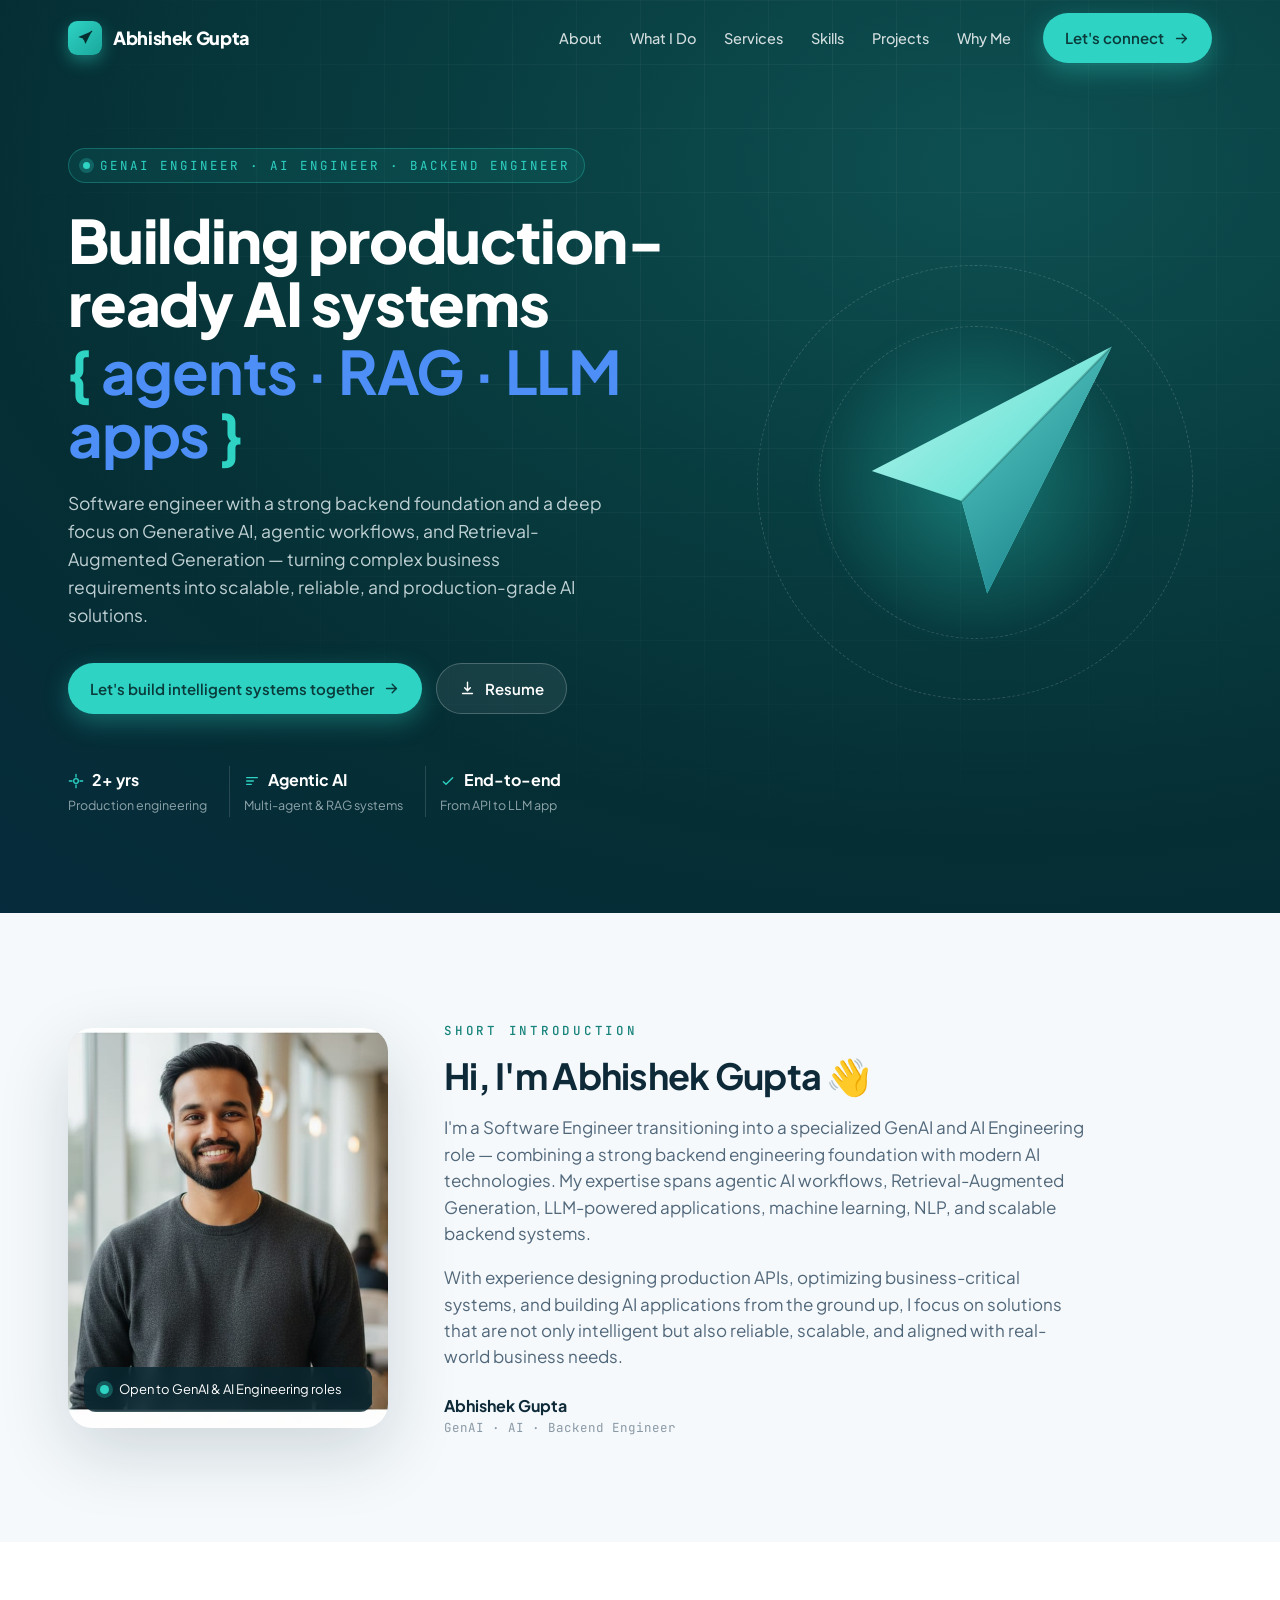
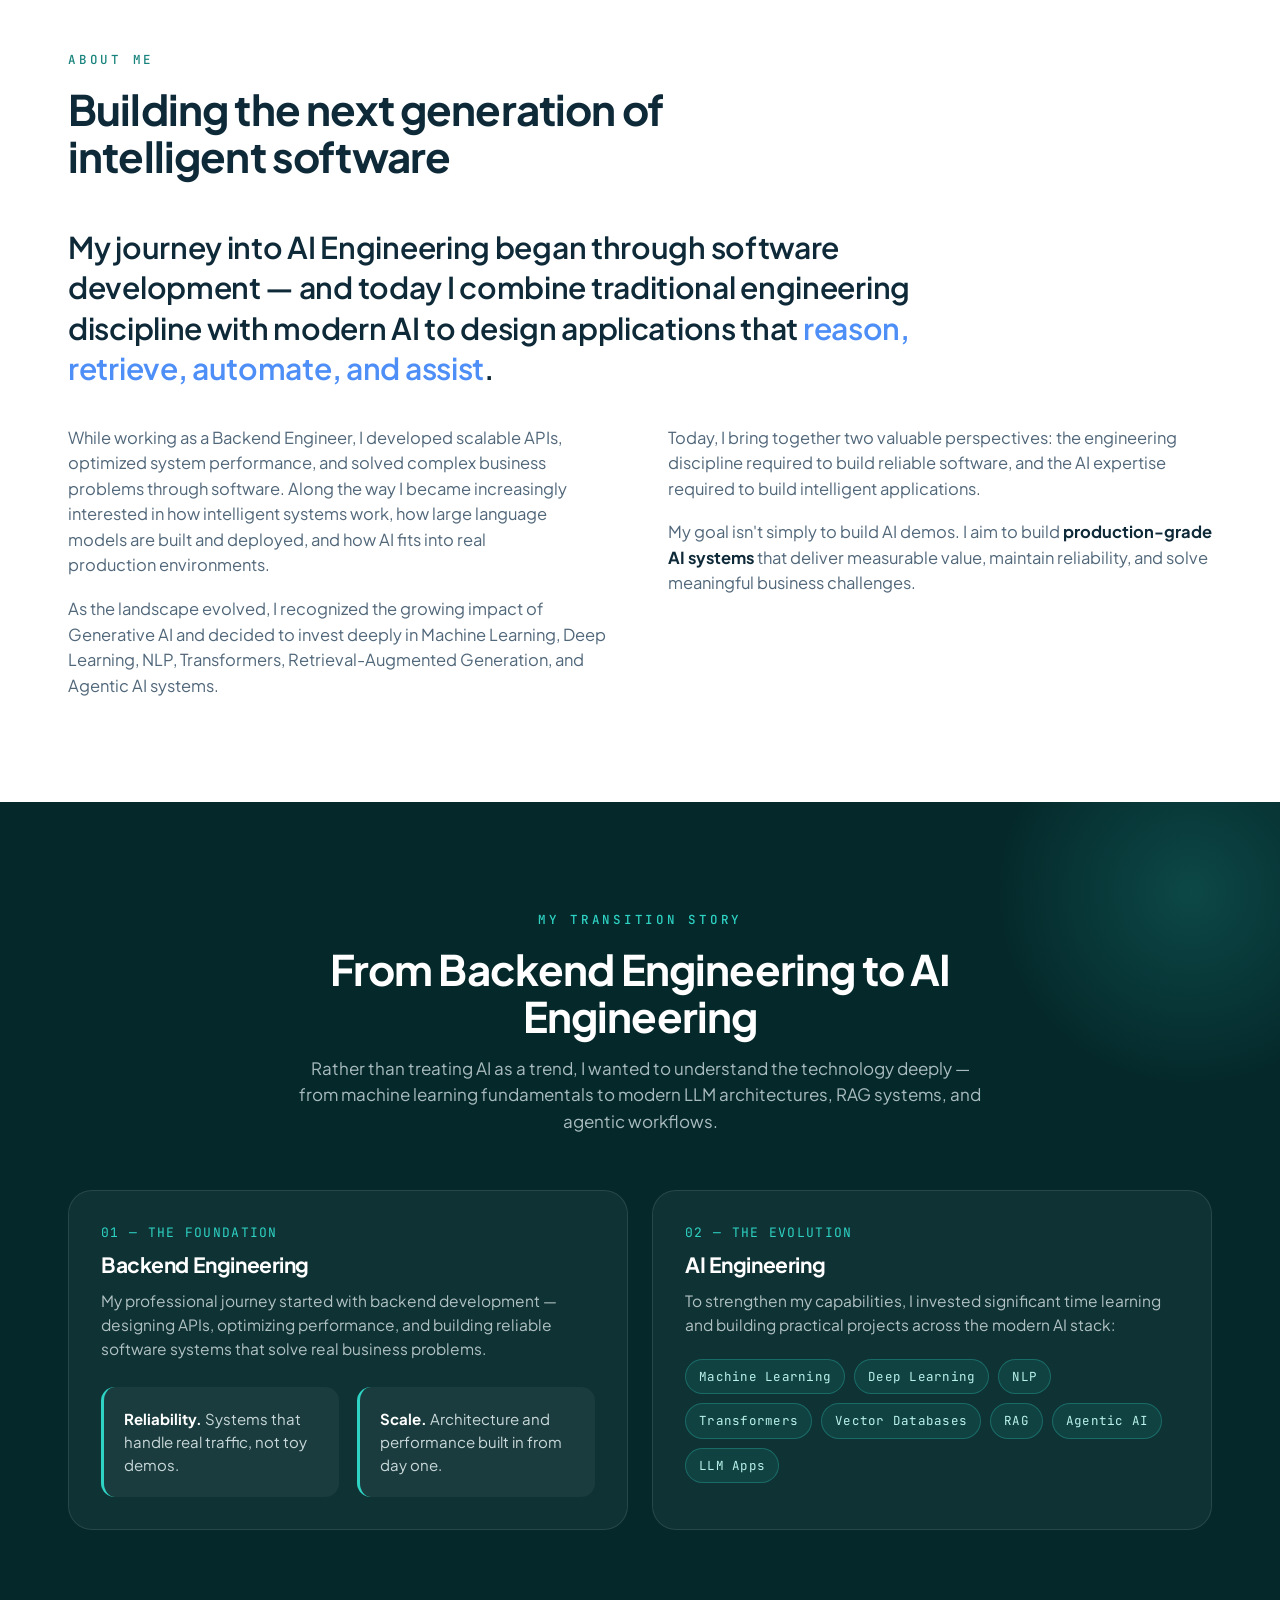
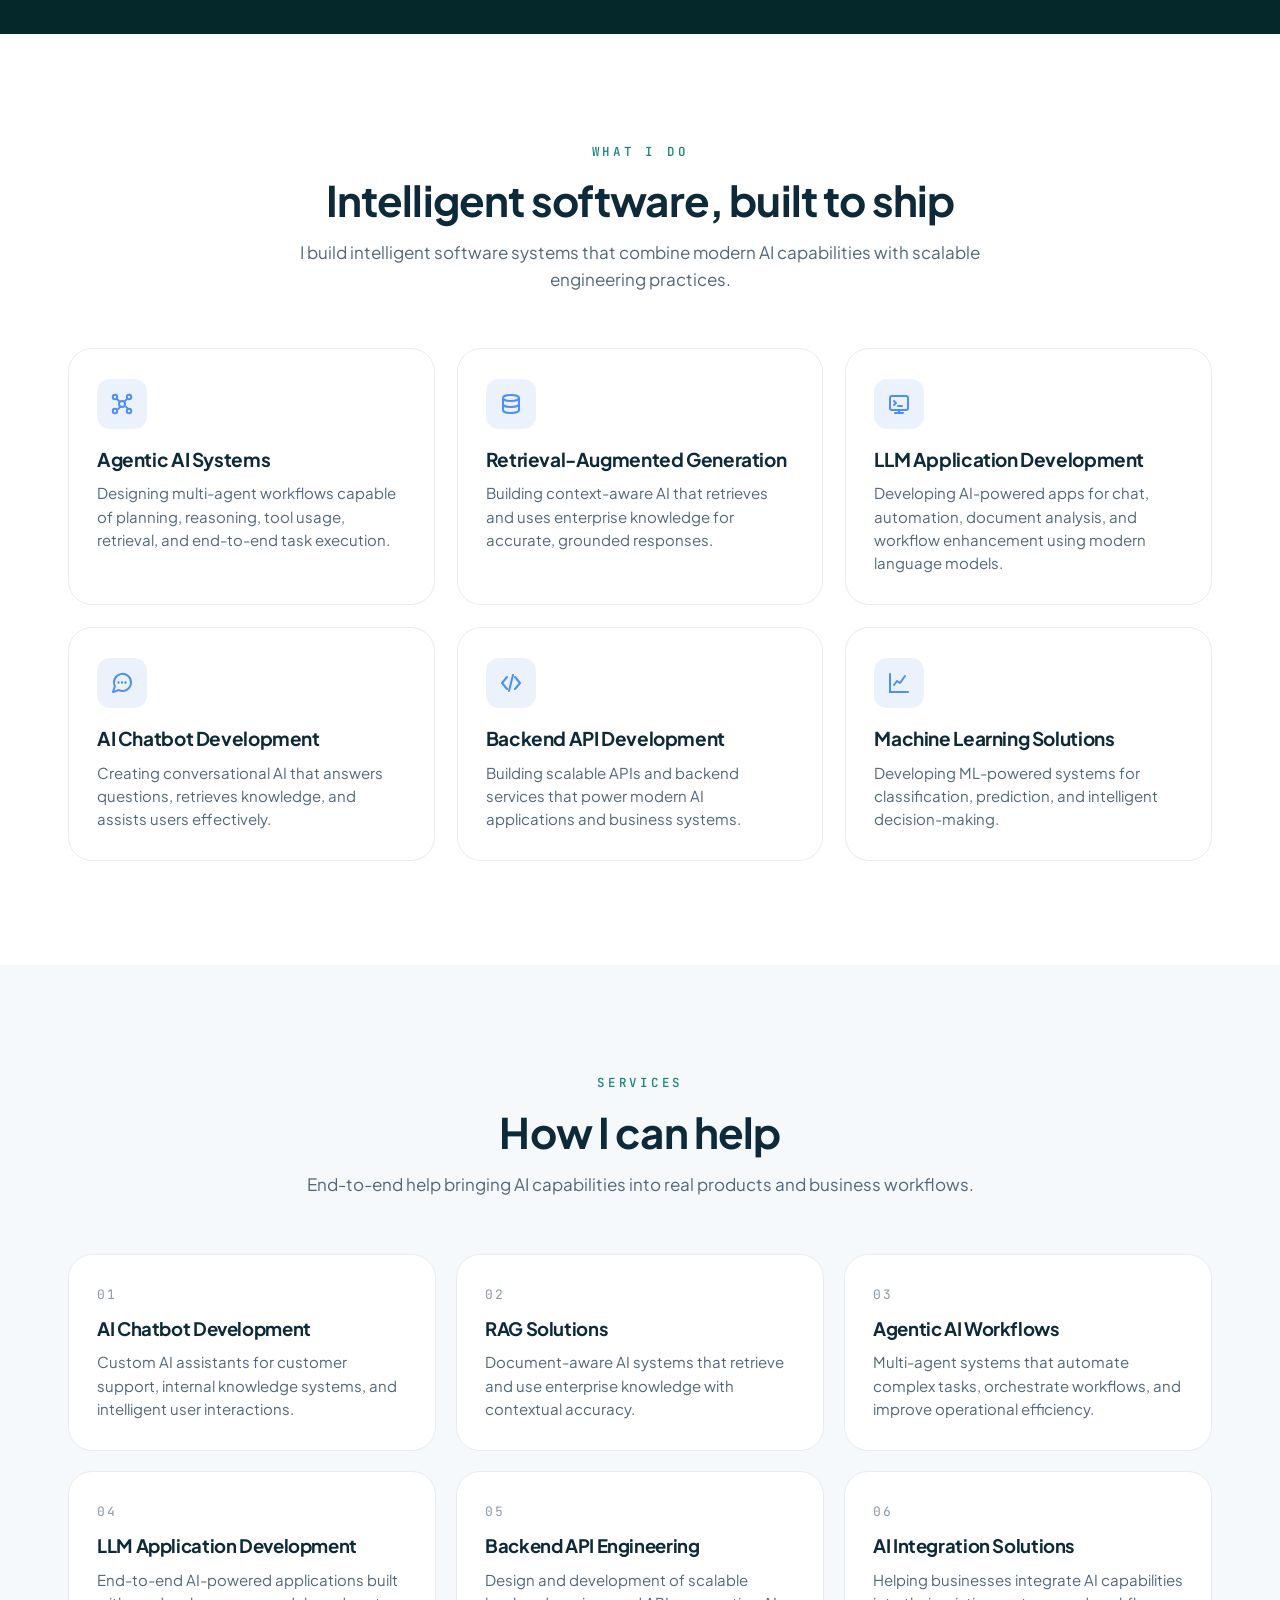
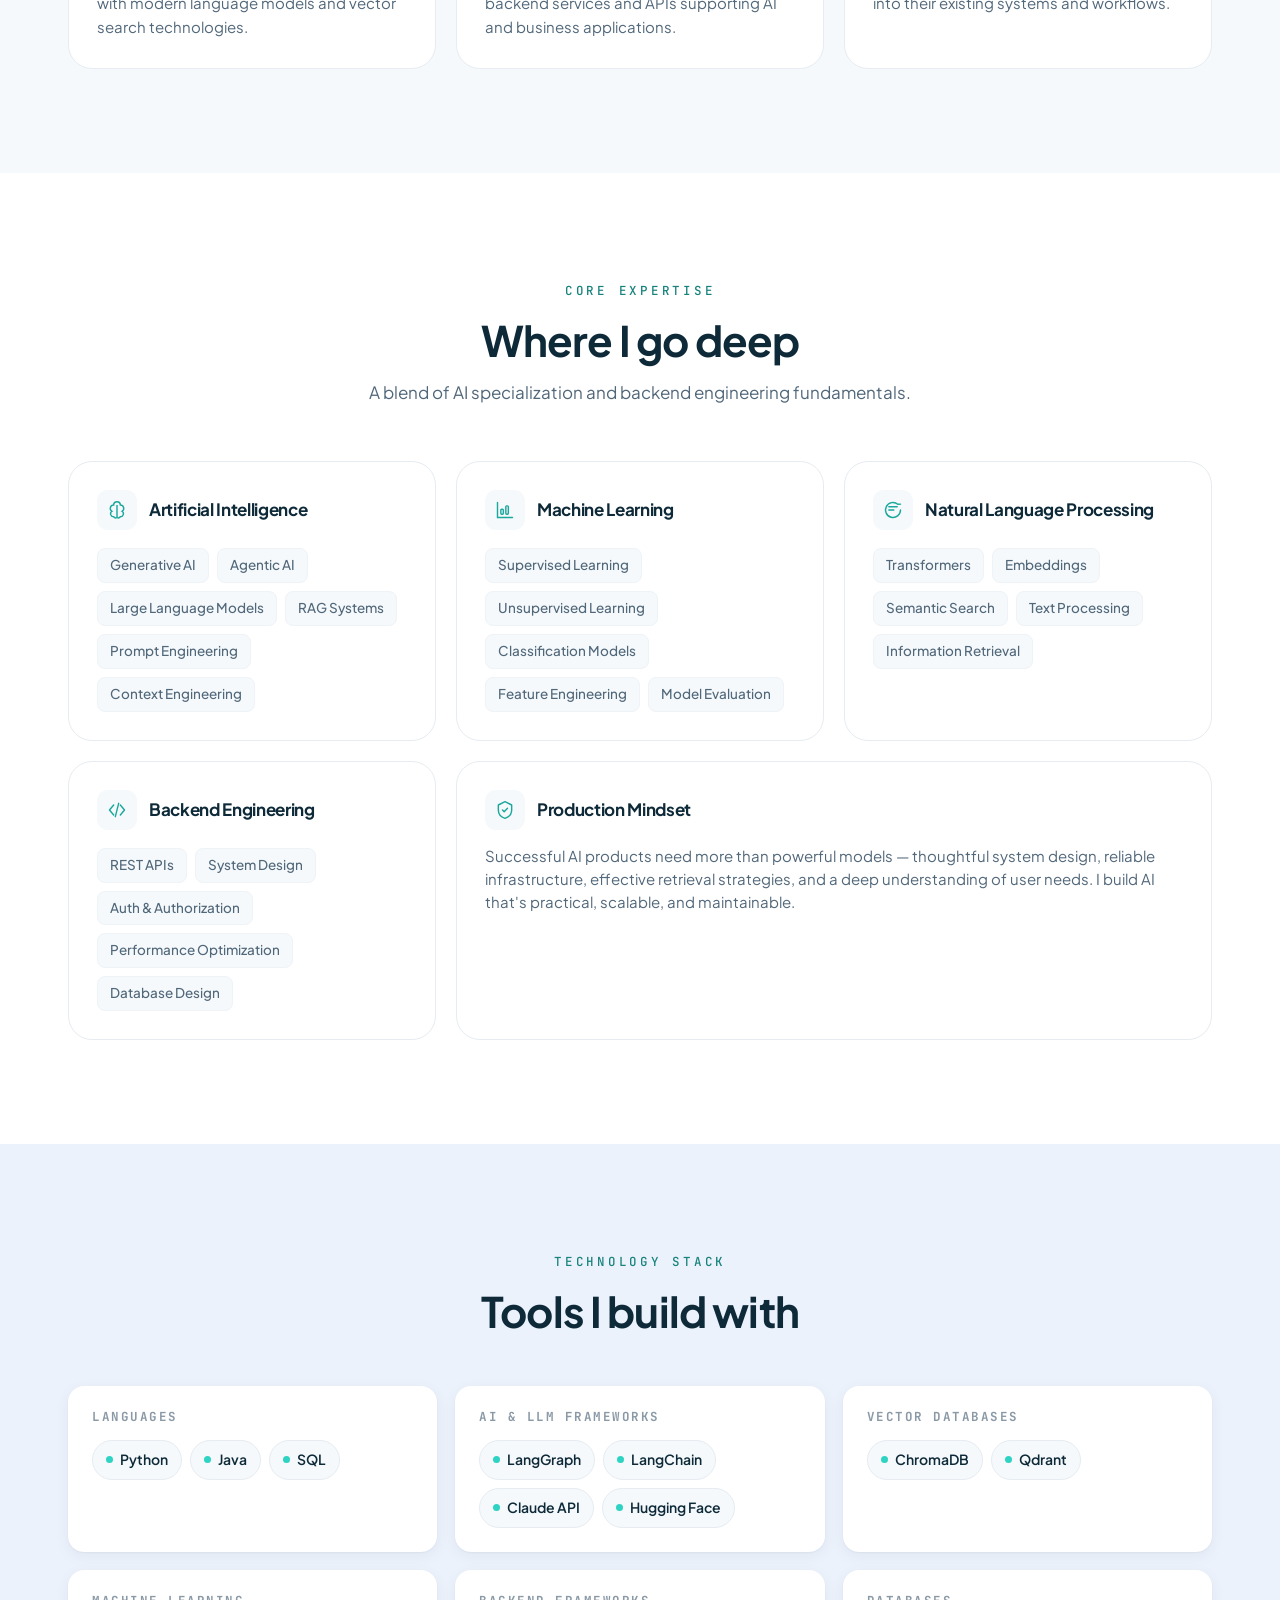
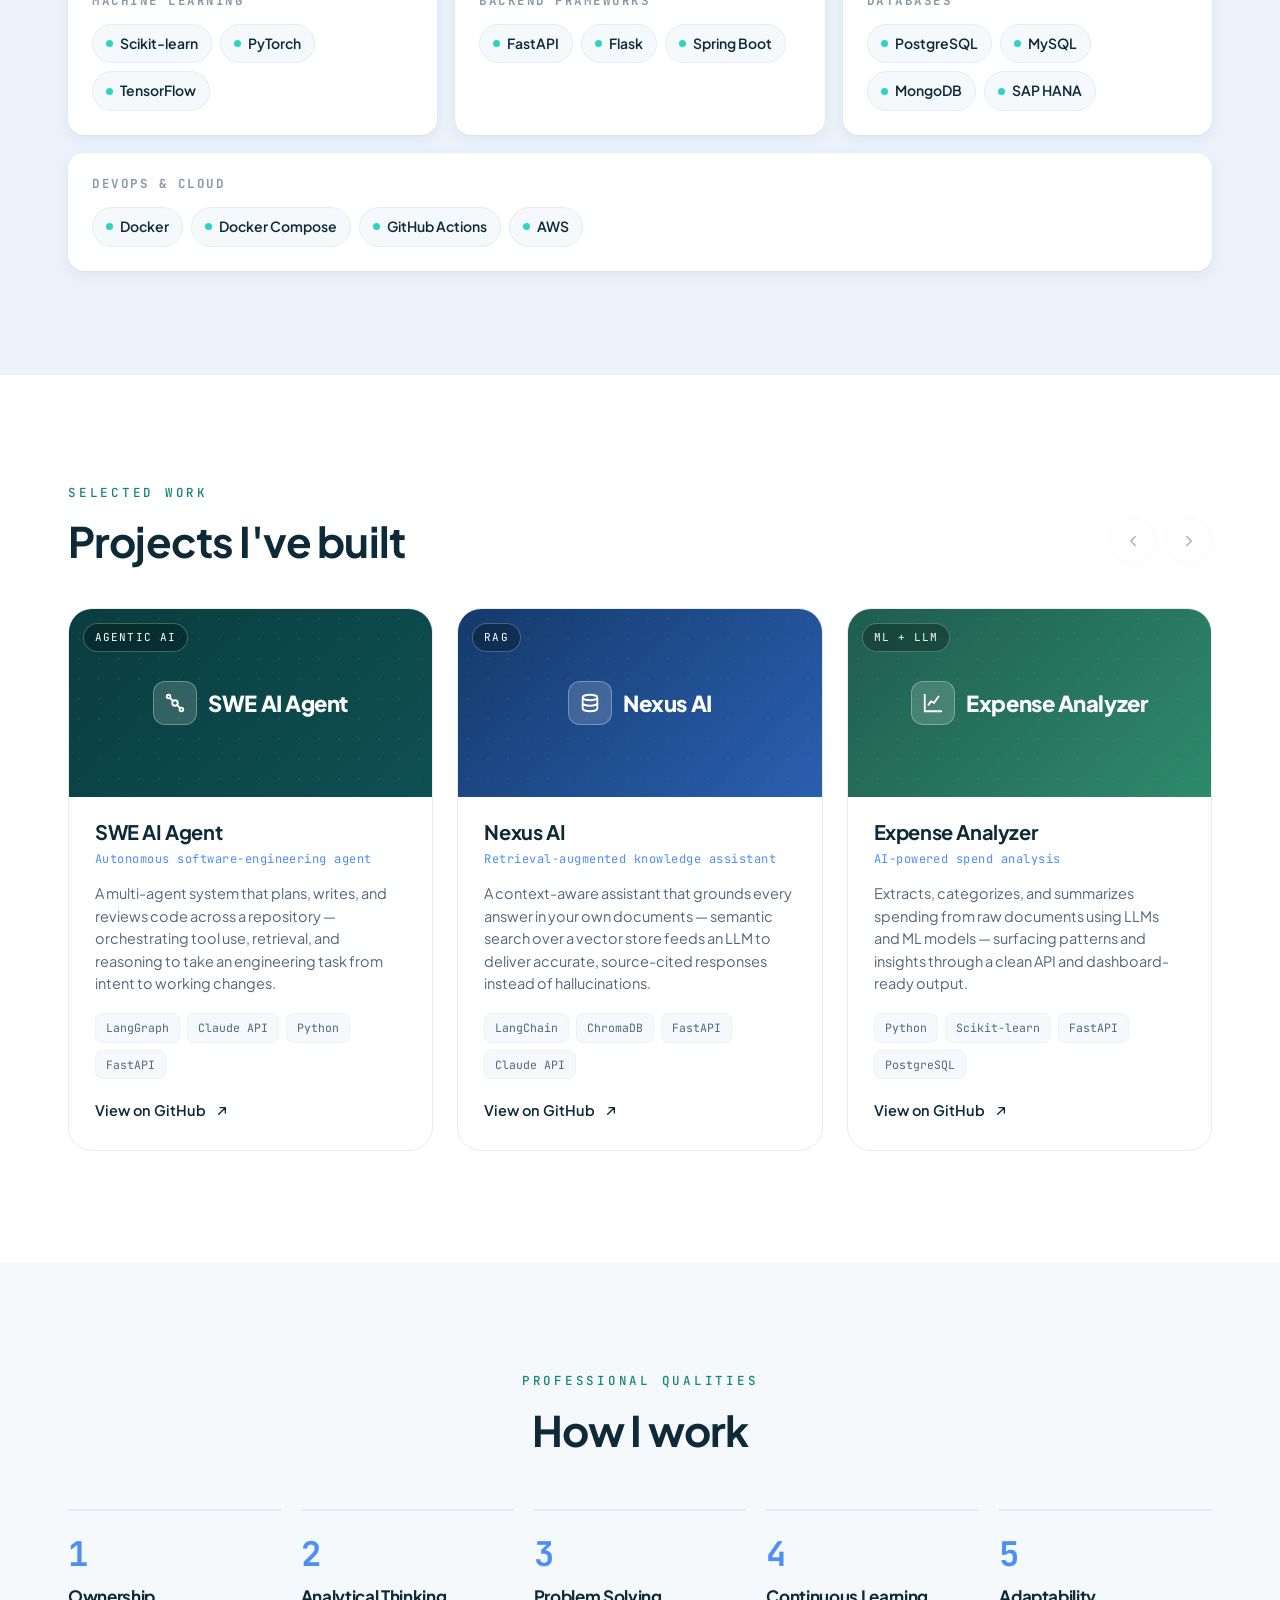
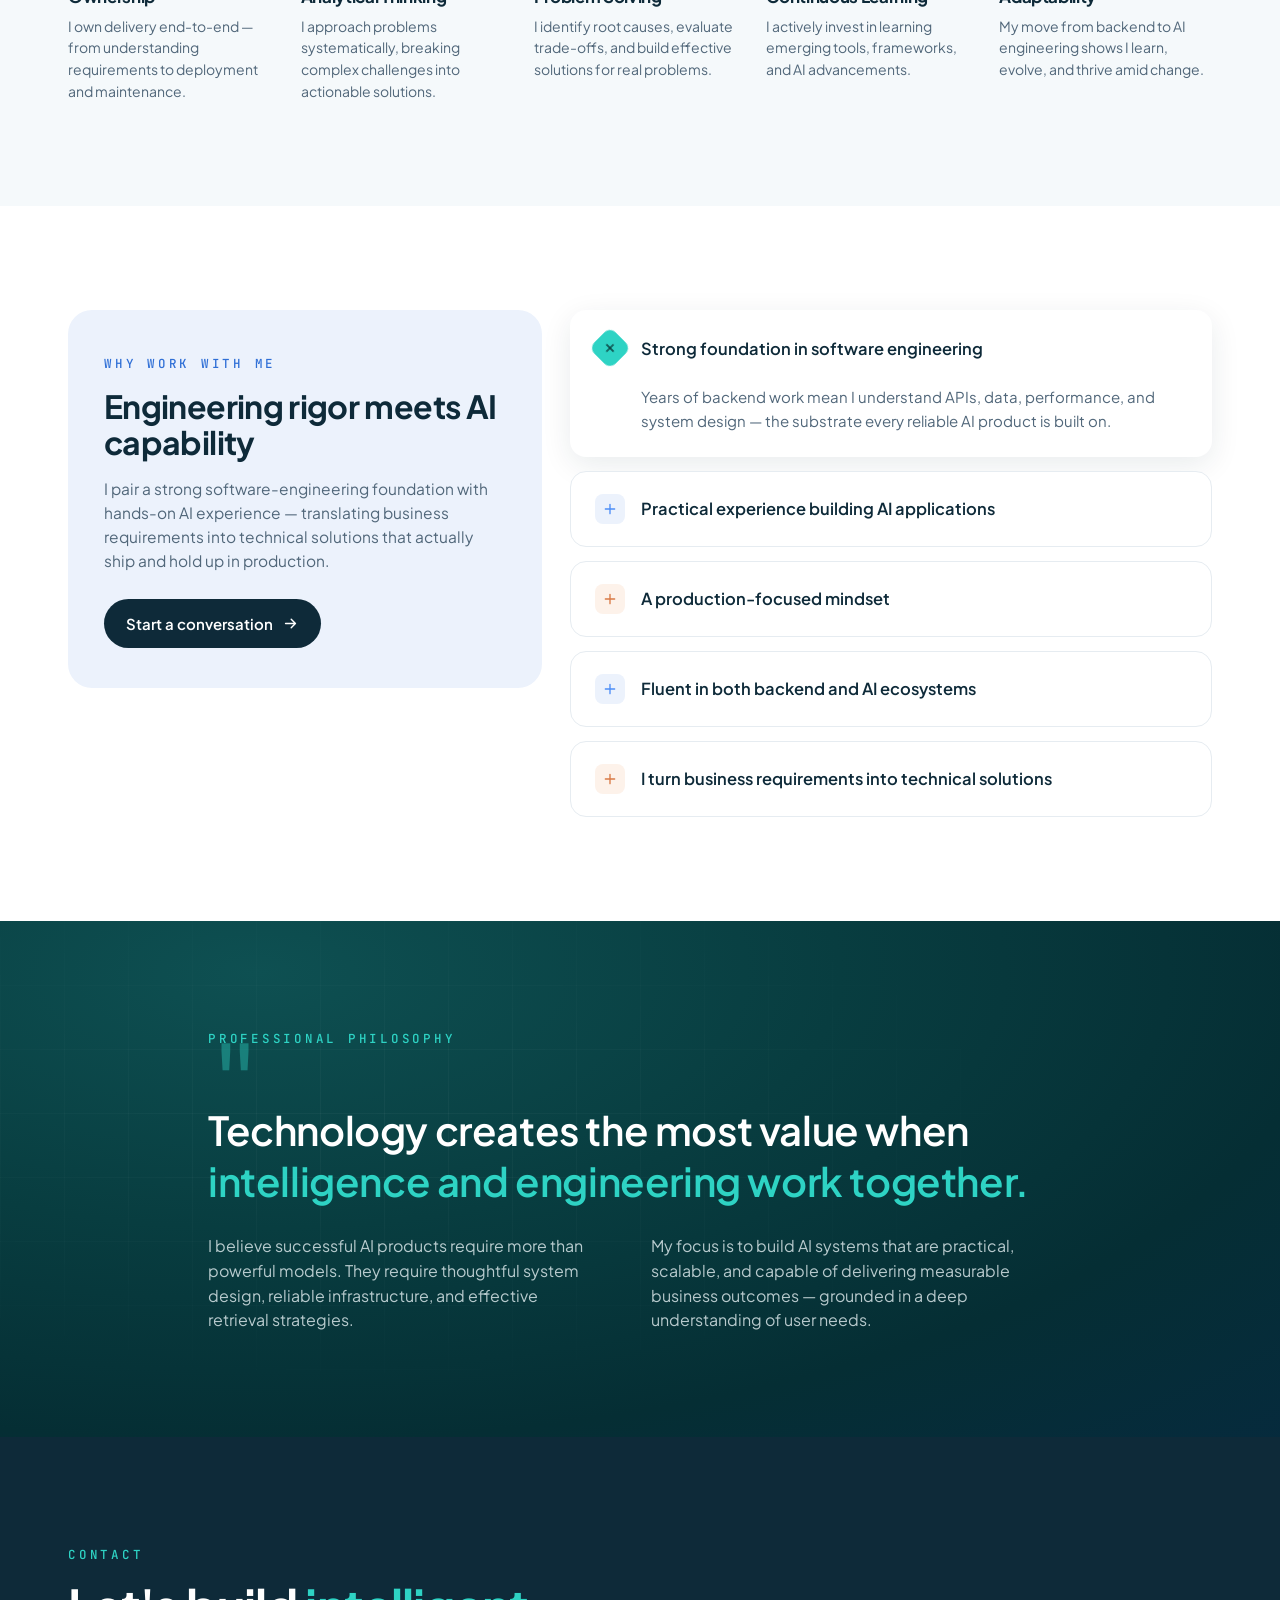
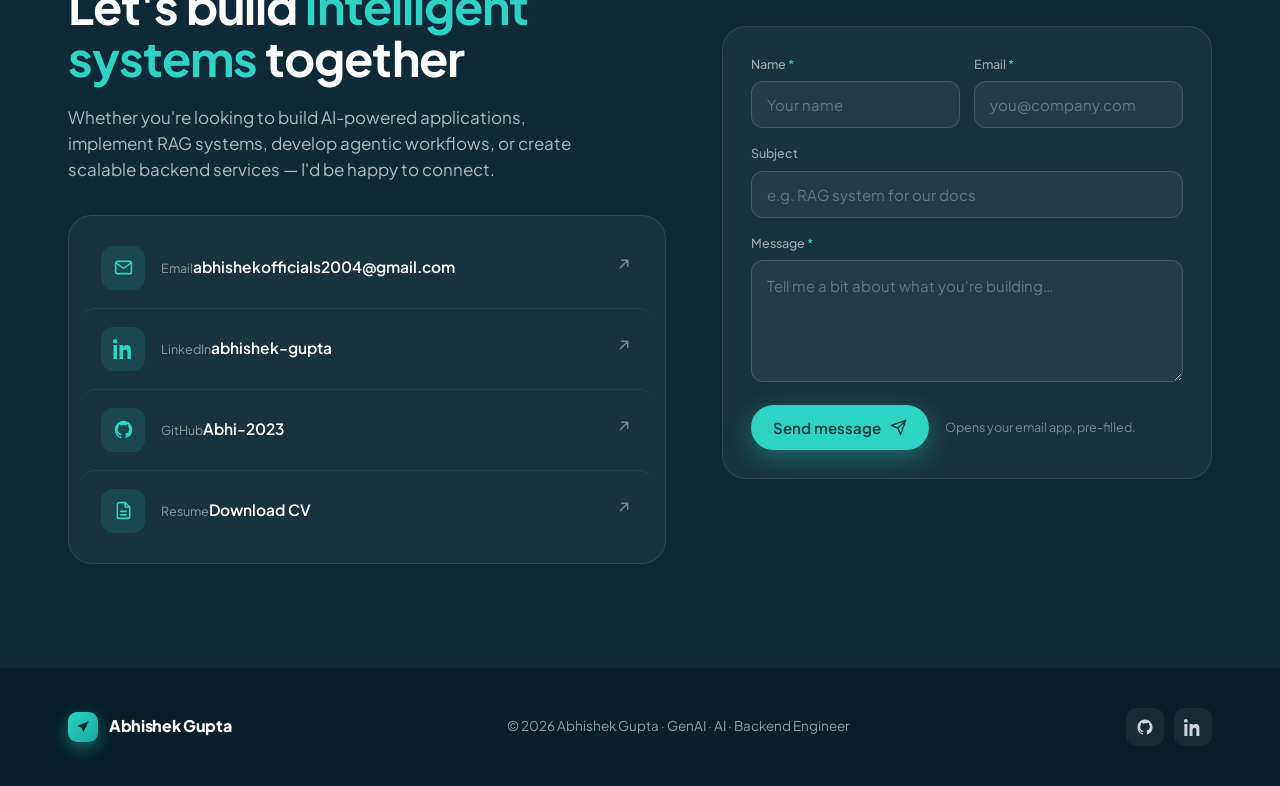
==== Portfolio.html @ b5fff962 "My Portfolio Website" ====
<!DOCTYPE html>
<html lang="en">
<head>
<meta charset="UTF-8" />
<meta name="viewport" content="width=device-width, initial-scale=1.0" />
<title>Abhishek Gupta — GenAI &amp; AI Engineer</title>
<link rel="preconnect" href="https://fonts.googleapis.com" />
<link rel="preconnect" href="https://fonts.gstatic.com" crossorigin />
<link href="https://fonts.googleapis.com/css2?family=Plus+Jakarta+Sans:wght@400;500;600;700;800&family=JetBrains+Mono:wght@400;500&display=swap" rel="stylesheet" />
<link rel="stylesheet" href="styles.css" />
</head>
<body>

<!-- ===================== NAV ===================== -->
<header class="nav" id="nav">
  <div class="wrap">
    <a class="brand" href="#top" aria-label="Abhishek Gupta home">
      <span class="mark" aria-hidden="true">
        <svg viewBox="0 0 24 24" fill="none"><path d="M21 3 3 10.5l7 2.5 2.5 7L21 3Z" fill="#06302f"/><path d="M21 3 10 13.5" stroke="#06302f" stroke-width="1.4" stroke-linecap="round"/></svg>
      </span>
      Abhishek&nbsp;Gupta
    </a>
    <nav class="nav-links" aria-label="Primary">
      <a href="#about">About</a>
      <a href="#what">What I Do</a>
      <a href="#services">Services</a>
      <a href="#skills">Skills</a>
      <a href="#projects">Projects</a>
      <a href="#why">Why Me</a>
    </nav>
    <a class="btn btn-primary nav-cta" href="#contact">Let's connect
      <svg viewBox="0 0 24 24" fill="none"><path d="M5 12h14M13 6l6 6-6 6" stroke="currentColor" stroke-width="2" stroke-linecap="round" stroke-linejoin="round"/></svg>
    </a>
    <button class="nav-burger" id="burger" aria-label="Open menu">
      <svg viewBox="0 0 24 24" width="22" height="22" fill="none"><path d="M4 7h16M4 12h16M4 17h16" stroke="currentColor" stroke-width="2" stroke-linecap="round"/></svg>
    </button>
  </div>
</header>

<!-- mobile menu -->
<div class="mobile-menu" id="mobileMenu">
  <div class="mm-top">
    <span class="brand"><span class="mark"><svg viewBox="0 0 24 24" fill="none"><path d="M21 3 3 10.5l7 2.5 2.5 7L21 3Z" fill="#06302f"/></svg></span>Abhishek Gupta</span>
    <button class="mm-close" id="mmClose" aria-label="Close menu"><svg viewBox="0 0 24 24" width="22" height="22" fill="none"><path d="M6 6l12 12M18 6 6 18" stroke="currentColor" stroke-width="2" stroke-linecap="round"/></svg></button>
  </div>
  <a href="#about">About</a>
  <a href="#what">What I Do</a>
  <a href="#services">Services</a>
  <a href="#skills">Skills</a>
  <a href="#projects">Projects</a>
  <a href="#why">Why Me</a>
  <a class="btn btn-primary" href="#contact">Let's connect</a>
</div>

<!-- ===================== HERO ===================== -->
<section class="hero" id="top">
  <div class="wrap hero-grid">
    <div class="hero-copy">
      <span class="hero-kicker"><span class="dot"></span>GenAI Engineer · AI Engineer · Backend Engineer</span>
      <h1>
        Building production-ready AI systems
        <span class="bracket">{ <span class="b">agents · RAG · LLM apps</span> }</span>
      </h1>
      <p class="hero-sub">
        Software engineer with a strong backend foundation and a deep focus on Generative AI,
        agentic workflows, and Retrieval-Augmented Generation — turning complex business
        requirements into scalable, reliable, and production-grade AI solutions.
      </p>
      <div class="hero-actions">
        <a class="btn btn-primary" href="#contact">Let's build intelligent systems together
          <svg viewBox="0 0 24 24" fill="none"><path d="M5 12h14M13 6l6 6-6 6" stroke="currentColor" stroke-width="2" stroke-linecap="round" stroke-linejoin="round"/></svg>
        </a>
        <a class="btn btn-ghost" href="https://drive.google.com/file/d/19Tf08QS3DQLFLNcxR-lovKGGl8sq6Rje/view?usp=sharing" target="_blank" rel="noopener">
          <svg viewBox="0 0 24 24" fill="none"><path d="M12 3v12m0 0 4-4m-4 4-4-4M5 19h14" stroke="currentColor" stroke-width="2" stroke-linecap="round" stroke-linejoin="round"/></svg>
          Resume
        </a>
      </div>
      <div class="hero-stats">
        <div class="hero-stat">
          <span class="v"><svg viewBox="0 0 24 24" fill="none"><path d="M12 2v4m0 12v4M2 12h4m12 0h4" stroke="currentColor" stroke-width="2" stroke-linecap="round"/><circle cx="12" cy="12" r="3.5" stroke="currentColor" stroke-width="2"/></svg>2+ yrs</span>
          <span class="l">Production engineering</span>
        </div>
        <div class="hero-stat">
          <span class="v"><svg viewBox="0 0 24 24" fill="none"><path d="M4 7h16M4 12h10M4 17h7" stroke="currentColor" stroke-width="2" stroke-linecap="round"/></svg>Agentic AI</span>
          <span class="l">Multi-agent &amp; RAG systems</span>
        </div>
        <div class="hero-stat">
          <span class="v"><svg viewBox="0 0 24 24" fill="none"><path d="M5 13l4 4L19 7" stroke="currentColor" stroke-width="2" stroke-linecap="round" stroke-linejoin="round"/></svg>End-to-end</span>
          <span class="l">From API to LLM app</span>
        </div>
      </div>
    </div>
    <div class="hero-art" aria-hidden="true">
      <span class="ring r1"></span>
      <span class="ring r2"></span>
      <span class="glow"></span>
      <svg class="plane" viewBox="0 0 320 320" fill="none">
        <defs>
          <linearGradient id="pg1" x1="60" y1="40" x2="260" y2="280" gradientUnits="userSpaceOnUse">
            <stop stop-color="#bff7ef"/><stop offset="1" stop-color="#2ed3c4"/>
          </linearGradient>
          <linearGradient id="pg2" x1="60" y1="60" x2="240" y2="260" gradientUnits="userSpaceOnUse">
            <stop stop-color="#6fe3d6"/><stop offset="1" stop-color="#157e88"/>
          </linearGradient>
        </defs>
        <path d="M278 42 70 150l78 26 22 80L278 42Z" fill="url(#pg1)"/>
        <path d="M278 42 148 176l22 80L278 42Z" fill="url(#pg2)"/>
        <path d="M278 42 148 176" stroke="#06302f" stroke-opacity=".25" stroke-width="2"/>
      </svg>
    </div>
  </div>
</section>

<!-- ===================== INTRO ===================== -->
<section class="intro section" id="intro">
  <div class="wrap intro-grid">
    <div class="intro-photo reveal">
      <img src="assets/abhishek.jpg" alt="Abhishek Gupta" />
      <div class="badge"><span class="pulse"></span>Open to GenAI &amp; AI Engineering roles</div>
    </div>
    <div class="intro-copy reveal">
      <span class="eyebrow dark">Short Introduction</span>
      <h2 style="margin-top:14px;">Hi, I'm Abhishek Gupta <span class="wave">👋</span></h2>
      <p>
        I'm a Software Engineer transitioning into a specialized GenAI and AI Engineering role —
        combining a strong backend engineering foundation with modern AI technologies. My expertise
        spans agentic AI workflows, Retrieval-Augmented Generation, LLM-powered applications,
        machine learning, NLP, and scalable backend systems.
      </p>
      <p>
        With experience designing production APIs, optimizing business-critical systems, and building
        AI applications from the ground up, I focus on solutions that are not only intelligent but
        also reliable, scalable, and aligned with real-world business needs.
      </p>
      <div class="intro-sign">
        <div>
          <div class="name">Abhishek Gupta</div>
          <div class="role">GenAI · AI · Backend Engineer</div>
        </div>
      </div>
    </div>
  </div>
</section>

<!-- ===================== ABOUT ===================== -->
<section class="about section" id="about">
  <div class="wrap">
    <div style="max-width:760px;margin-bottom:48px;">
      <span class="eyebrow dark">About Me</span>
      <h2 style="font-size:clamp(28px,3.4vw,42px);margin-top:14px;">Building the next generation of intelligent software</h2>
    </div>
    <p class="about-lede reveal">
      My journey into AI Engineering began through software development — and today I combine
      traditional engineering discipline with modern AI to design applications that
      <span class="hl">reason, retrieve, automate, and assist</span>.
    </p>
    <div class="about-cols reveal">
      <div>
        <p>
          While working as a Backend Engineer, I developed scalable APIs, optimized system
          performance, and solved complex business problems through software. Along the way I became
          increasingly interested in how intelligent systems work, how large language models are
          built and deployed, and how AI fits into real production environments.
        </p>
        <p>
          As the landscape evolved, I recognized the growing impact of Generative AI and decided to
          invest deeply in Machine Learning, Deep Learning, NLP, Transformers, Retrieval-Augmented
          Generation, and Agentic AI systems.
        </p>
      </div>
      <div>
        <p>
          Today, I bring together two valuable perspectives: the engineering discipline required to
          build reliable software, and the AI expertise required to build intelligent applications.
        </p>
        <p>
          My goal isn't simply to build AI demos. I aim to build <b style="color:var(--ink)">production-grade
          AI systems</b> that deliver measurable value, maintain reliability, and solve meaningful
          business challenges.
        </p>
      </div>
    </div>
  </div>
</section>

<!-- ===================== TRANSITION STORY ===================== -->
<section class="transition section">
  <div class="wrap">
    <div class="section-head">
      <span class="eyebrow">My Transition Story</span>
      <h2>From Backend Engineering to AI Engineering</h2>
      <p>Rather than treating AI as a trend, I wanted to understand the technology deeply — from machine learning fundamentals to modern LLM architectures, RAG systems, and agentic workflows.</p>
    </div>
    <div class="path-grid">
      <div class="path-card reveal">
        <div class="pc-num">01 — THE FOUNDATION</div>
        <h3>Backend Engineering</h3>
        <p>My professional journey started with backend development — designing APIs, optimizing performance, and building reliable software systems that solve real business problems.</p>
        <div class="dual">
          <div class="d"><b>Reliability.</b> Systems that handle real traffic, not toy demos.</div>
          <div class="d"><b>Scale.</b> Architecture and performance built in from day one.</div>
        </div>
      </div>
      <div class="path-card reveal">
        <div class="pc-num">02 — THE EVOLUTION</div>
        <h3>AI Engineering</h3>
        <p>To strengthen my capabilities, I invested significant time learning and building practical projects across the modern AI stack:</p>
        <div class="chip-row">
          <span class="chip">Machine Learning</span>
          <span class="chip">Deep Learning</span>
          <span class="chip">NLP</span>
          <span class="chip">Transformers</span>
          <span class="chip">Vector Databases</span>
          <span class="chip">RAG</span>
          <span class="chip">Agentic AI</span>
          <span class="chip">LLM Apps</span>
        </div>
      </div>
    </div>
  </div>
</section>

<!-- ===================== WHAT I DO ===================== -->
<section class="section" id="what">
  <div class="wrap">
    <div class="section-head">
      <span class="eyebrow dark">What I Do</span>
      <h2>Intelligent software, built to ship</h2>
      <p>I build intelligent software systems that combine modern AI capabilities with scalable engineering practices.</p>
    </div>
    <div class="do-grid">
      <div class="do-card reveal">
        <div class="do-icon"><svg viewBox="0 0 24 24" fill="none"><circle cx="12" cy="12" r="3" stroke="currentColor" stroke-width="2"/><circle cx="5" cy="5" r="2.2" stroke="currentColor" stroke-width="2"/><circle cx="19" cy="5" r="2.2" stroke="currentColor" stroke-width="2"/><circle cx="5" cy="19" r="2.2" stroke="currentColor" stroke-width="2"/><circle cx="19" cy="19" r="2.2" stroke="currentColor" stroke-width="2"/><path d="m6.6 6.6 3 3m4.8 0 3-3m-9.6 10.8 3-3m4.8 0 3 3" stroke="currentColor" stroke-width="2"/></svg></div>
        <h3>Agentic AI Systems</h3>
        <p>Designing multi-agent workflows capable of planning, reasoning, tool usage, retrieval, and end-to-end task execution.</p>
      </div>
      <div class="do-card reveal">
        <div class="do-icon"><svg viewBox="0 0 24 24" fill="none"><path d="M4 6c0-1.7 3.6-3 8-3s8 1.3 8 3-3.6 3-8 3-8-1.3-8-3Z" stroke="currentColor" stroke-width="2"/><path d="M4 6v12c0 1.7 3.6 3 8 3s8-1.3 8-3V6M4 12c0 1.7 3.6 3 8 3s8-1.3 8-3" stroke="currentColor" stroke-width="2"/></svg></div>
        <h3>Retrieval-Augmented Generation</h3>
        <p>Building context-aware AI that retrieves and uses enterprise knowledge for accurate, grounded responses.</p>
      </div>
      <div class="do-card reveal">
        <div class="do-icon"><svg viewBox="0 0 24 24" fill="none"><rect x="3" y="4" width="18" height="14" rx="2" stroke="currentColor" stroke-width="2"/><path d="M8 21h8M12 18v3M7 9l2 2-2 2m4 1h4" stroke="currentColor" stroke-width="2" stroke-linecap="round" stroke-linejoin="round"/></svg></div>
        <h3>LLM Application Development</h3>
        <p>Developing AI-powered apps for chat, automation, document analysis, and workflow enhancement using modern language models.</p>
      </div>
      <div class="do-card reveal">
        <div class="do-icon"><svg viewBox="0 0 24 24" fill="none"><path d="M21 11.5a8.5 8.5 0 0 1-12.2 7.6L3 21l1.9-5.8A8.5 8.5 0 1 1 21 11.5Z" stroke="currentColor" stroke-width="2" stroke-linejoin="round"/><path d="M8.5 11.5h.01M12 11.5h.01M15.5 11.5h.01" stroke="currentColor" stroke-width="2.4" stroke-linecap="round"/></svg></div>
        <h3>AI Chatbot Development</h3>
        <p>Creating conversational AI that answers questions, retrieves knowledge, and assists users effectively.</p>
      </div>
      <div class="do-card reveal">
        <div class="do-icon"><svg viewBox="0 0 24 24" fill="none"><path d="m8 18-5-6 5-6m8 12 5-6-5-6M14 4l-4 16" stroke="currentColor" stroke-width="2" stroke-linecap="round" stroke-linejoin="round"/></svg></div>
        <h3>Backend API Development</h3>
        <p>Building scalable APIs and backend services that power modern AI applications and business systems.</p>
      </div>
      <div class="do-card reveal">
        <div class="do-icon"><svg viewBox="0 0 24 24" fill="none"><path d="M3 3v18h18" stroke="currentColor" stroke-width="2" stroke-linecap="round"/><path d="m7 14 3-4 3 2 5-7" stroke="currentColor" stroke-width="2" stroke-linecap="round" stroke-linejoin="round"/></svg></div>
        <h3>Machine Learning Solutions</h3>
        <p>Developing ML-powered systems for classification, prediction, and intelligent decision-making.</p>
      </div>
    </div>
  </div>
</section>

<!-- ===================== SERVICES ===================== -->
<section class="services section" id="services">
  <div class="wrap">
    <div class="section-head">
      <span class="eyebrow dark">Services</span>
      <h2>How I can help</h2>
      <p>End-to-end help bringing AI capabilities into real products and business workflows.</p>
    </div>
    <div class="svc-grid">
      <div class="svc-card reveal"><div class="svc-num">01</div><h3>AI Chatbot Development</h3><p>Custom AI assistants for customer support, internal knowledge systems, and intelligent user interactions.</p></div>
      <div class="svc-card reveal"><div class="svc-num">02</div><h3>RAG Solutions</h3><p>Document-aware AI systems that retrieve and use enterprise knowledge with contextual accuracy.</p></div>
      <div class="svc-card reveal"><div class="svc-num">03</div><h3>Agentic AI Workflows</h3><p>Multi-agent systems that automate complex tasks, orchestrate workflows, and improve operational efficiency.</p></div>
      <div class="svc-card reveal"><div class="svc-num">04</div><h3>LLM Application Development</h3><p>End-to-end AI-powered applications built with modern language models and vector search technologies.</p></div>
      <div class="svc-card reveal"><div class="svc-num">05</div><h3>Backend API Engineering</h3><p>Design and development of scalable backend services and APIs supporting AI and business applications.</p></div>
      <div class="svc-card reveal"><div class="svc-num">06</div><h3>AI Integration Solutions</h3><p>Helping businesses integrate AI capabilities into their existing systems and workflows.</p></div>
    </div>
  </div>
</section>

<!-- ===================== EXPERTISE ===================== -->
<section class="section" id="skills">
  <div class="wrap">
    <div class="section-head">
      <span class="eyebrow dark">Core Expertise</span>
      <h2>Where I go deep</h2>
      <p>A blend of AI specialization and backend engineering fundamentals.</p>
    </div>
    <div class="exp-grid">
      <div class="exp-card reveal">
        <div class="exp-head"><span class="ei"><svg viewBox="0 0 24 24" fill="none"><path d="M12 2a4 4 0 0 0-4 4 4 4 0 0 0-2 7.5A3.5 3.5 0 0 0 8 20a3 3 0 0 0 4 1 3 3 0 0 0 4-1 3.5 3.5 0 0 0 2-6.5A4 4 0 0 0 16 6a4 4 0 0 0-4-4Z" stroke="currentColor" stroke-width="1.7"/><path d="M12 6v15" stroke="currentColor" stroke-width="1.7"/></svg></span><h3>Artificial Intelligence</h3></div>
        <div class="exp-tags"><span>Generative AI</span><span>Agentic AI</span><span>Large Language Models</span><span>RAG Systems</span><span>Prompt Engineering</span><span>Context Engineering</span></div>
      </div>
      <div class="exp-card reveal">
        <div class="exp-head"><span class="ei"><svg viewBox="0 0 24 24" fill="none"><path d="M3 3v18h18" stroke="currentColor" stroke-width="1.7" stroke-linecap="round"/><rect x="7" y="11" width="3" height="6" rx="1" stroke="currentColor" stroke-width="1.7"/><rect x="13" y="7" width="3" height="10" rx="1" stroke="currentColor" stroke-width="1.7"/></svg></span><h3>Machine Learning</h3></div>
        <div class="exp-tags"><span>Supervised Learning</span><span>Unsupervised Learning</span><span>Classification Models</span><span>Feature Engineering</span><span>Model Evaluation</span></div>
      </div>
      <div class="exp-card reveal">
        <div class="exp-head"><span class="ei"><svg viewBox="0 0 24 24" fill="none"><path d="M7 8h10M7 12h6" stroke="currentColor" stroke-width="1.7" stroke-linecap="round"/><path d="M21 12a9 9 0 1 1-3.2-6.9L21 5" stroke="currentColor" stroke-width="1.7" stroke-linecap="round" stroke-linejoin="round"/></svg></span><h3>Natural Language Processing</h3></div>
        <div class="exp-tags"><span>Transformers</span><span>Embeddings</span><span>Semantic Search</span><span>Text Processing</span><span>Information Retrieval</span></div>
      </div>
      <div class="exp-card reveal">
        <div class="exp-head"><span class="ei"><svg viewBox="0 0 24 24" fill="none"><path d="m8 18-5-6 5-6m8 12 5-6-5-6M14 4l-4 16" stroke="currentColor" stroke-width="1.7" stroke-linecap="round" stroke-linejoin="round"/></svg></span><h3>Backend Engineering</h3></div>
        <div class="exp-tags"><span>REST APIs</span><span>System Design</span><span>Auth &amp; Authorization</span><span>Performance Optimization</span><span>Database Design</span></div>
      </div>
      <div class="exp-card reveal" style="grid-column: span 2;">
        <div class="exp-head"><span class="ei"><svg viewBox="0 0 24 24" fill="none"><path d="M12 2 4 6v6c0 5 3.4 8.5 8 10 4.6-1.5 8-5 8-10V6l-8-4Z" stroke="currentColor" stroke-width="1.7" stroke-linejoin="round"/><path d="m9 12 2 2 4-4" stroke="currentColor" stroke-width="1.7" stroke-linecap="round" stroke-linejoin="round"/></svg></span><h3>Production Mindset</h3></div>
        <p style="color:var(--ink-2);font-size:15px;margin:-4px 0 0;">Successful AI products need more than powerful models — thoughtful system design, reliable infrastructure, effective retrieval strategies, and a deep understanding of user needs. I build AI that's practical, scalable, and maintainable.</p>
      </div>
    </div>
  </div>
</section>

<!-- ===================== TECH STACK ===================== -->
<section class="tech section">
  <div class="wrap">
    <div class="section-head">
      <span class="eyebrow dark">Technology Stack</span>
      <h2>Tools I build with</h2>
    </div>
    <div class="tech-grid">
      <div class="tech-card reveal"><h4>Languages</h4><div class="tech-list"><span><i></i>Python</span><span><i></i>Java</span><span><i></i>SQL</span></div></div>
      <div class="tech-card reveal"><h4>AI &amp; LLM Frameworks</h4><div class="tech-list"><span><i></i>LangGraph</span><span><i></i>LangChain</span><span><i></i>Claude API</span><span><i></i>Hugging Face</span></div></div>
      <div class="tech-card reveal"><h4>Vector Databases</h4><div class="tech-list"><span><i></i>ChromaDB</span><span><i></i>Qdrant</span></div></div>
      <div class="tech-card reveal"><h4>Machine Learning</h4><div class="tech-list"><span><i></i>Scikit-learn</span><span><i></i>PyTorch</span><span><i></i>TensorFlow</span></div></div>
      <div class="tech-card reveal"><h4>Backend Frameworks</h4><div class="tech-list"><span><i></i>FastAPI</span><span><i></i>Flask</span><span><i></i>Spring Boot</span></div></div>
      <div class="tech-card reveal"><h4>Databases</h4><div class="tech-list"><span><i></i>PostgreSQL</span><span><i></i>MySQL</span><span><i></i>MongoDB</span><span><i></i>SAP HANA</span></div></div>
      <div class="tech-card reveal" style="grid-column: span 3;"><h4>DevOps &amp; Cloud</h4><div class="tech-list"><span><i></i>Docker</span><span><i></i>Docker Compose</span><span><i></i>GitHub Actions</span><span><i></i>AWS</span></div></div>
    </div>
  </div>
</section>

<!-- ===================== PROJECTS ===================== -->
<section class="section" id="projects">
  <div class="wrap">
    <div class="proj-top">
      <div class="section-head">
        <span class="eyebrow dark">Selected Work</span>
        <h2 style="margin-top:14px;">Projects I've built</h2>
      </div>
      <div class="carousel-nav">
        <button class="cbtn" id="projPrev" aria-label="Previous"><svg viewBox="0 0 24 24" fill="none"><path d="M15 6l-6 6 6 6" stroke="currentColor" stroke-width="2" stroke-linecap="round" stroke-linejoin="round"/></svg></button>
        <button class="cbtn" id="projNext" aria-label="Next"><svg viewBox="0 0 24 24" fill="none"><path d="M9 6l6 6-6 6" stroke="currentColor" stroke-width="2" stroke-linecap="round" stroke-linejoin="round"/></svg></button>
      </div>
    </div>
    <div class="proj-track" id="projTrack">
      <article class="proj-card">
        <div class="proj-thumb t-agent">
          <span class="pt-tag">Agentic AI</span>
          <span class="pt-logo"><span class="lg"><svg viewBox="0 0 24 24" fill="none"><circle cx="12" cy="12" r="3" stroke="#fff" stroke-width="2"/><circle cx="5" cy="5" r="2" stroke="#fff" stroke-width="2"/><circle cx="19" cy="19" r="2" stroke="#fff" stroke-width="2"/><path d="m6.6 6.6 3 3m4.8 4.8 3 3" stroke="#fff" stroke-width="2"/></svg></span>SWE AI Agent</span>
        </div>
        <div class="proj-body">
          <h3>SWE AI Agent</h3>
          <div class="pb-sub">Autonomous software-engineering agent</div>
          <p>A multi-agent system that plans, writes, and reviews code across a repository — orchestrating tool use, retrieval, and reasoning to take an engineering task from intent to working changes.</p>
          <div class="proj-stack"><span>LangGraph</span><span>Claude API</span><span>Python</span><span>FastAPI</span></div>
          <a class="proj-link" href="https://github.com/Abhi-2023" target="_blank" rel="noopener">View on GitHub
            <svg viewBox="0 0 24 24" fill="none"><path d="M7 17 17 7M9 7h8v8" stroke="currentColor" stroke-width="2" stroke-linecap="round" stroke-linejoin="round"/></svg>
          </a>
        </div>
      </article>
      <article class="proj-card">
        <div class="proj-thumb t-nexus">
          <span class="pt-tag">RAG</span>
          <span class="pt-logo"><span class="lg"><svg viewBox="0 0 24 24" fill="none"><path d="M4 6c0-1.7 3.6-3 8-3s8 1.3 8 3-3.6 3-8 3-8-1.3-8-3Z" stroke="#fff" stroke-width="2"/><path d="M4 6v12c0 1.7 3.6 3 8 3s8-1.3 8-3V6M4 12c0 1.7 3.6 3 8 3s8-1.3 8-3" stroke="#fff" stroke-width="2"/></svg></span>Nexus AI</span>
        </div>
        <div class="proj-body">
          <h3>Nexus AI</h3>
          <div class="pb-sub">Retrieval-augmented knowledge assistant</div>
          <p>A context-aware assistant that grounds every answer in your own documents — semantic search over a vector store feeds an LLM to deliver accurate, source-cited responses instead of hallucinations.</p>
          <div class="proj-stack"><span>LangChain</span><span>ChromaDB</span><span>FastAPI</span><span>Claude API</span></div>
          <a class="proj-link" href="https://github.com/Abhi-2023" target="_blank" rel="noopener">View on GitHub
            <svg viewBox="0 0 24 24" fill="none"><path d="M7 17 17 7M9 7h8v8" stroke="currentColor" stroke-width="2" stroke-linecap="round" stroke-linejoin="round"/></svg>
          </a>
        </div>
      </article>
      <article class="proj-card">
        <div class="proj-thumb t-expense">
          <span class="pt-tag">ML + LLM</span>
          <span class="pt-logo"><span class="lg"><svg viewBox="0 0 24 24" fill="none"><path d="M3 3v18h18" stroke="#fff" stroke-width="2" stroke-linecap="round"/><path d="m7 14 3-4 3 2 5-7" stroke="#fff" stroke-width="2" stroke-linecap="round" stroke-linejoin="round"/></svg></span>Expense Analyzer</span>
        </div>
        <div class="proj-body">
          <h3>Expense Analyzer</h3>
          <div class="pb-sub">AI-powered spend analysis</div>
          <p>Extracts, categorizes, and summarizes spending from raw documents using LLMs and ML models — surfacing patterns and insights through a clean API and dashboard-ready output.</p>
          <div class="proj-stack"><span>Python</span><span>Scikit-learn</span><span>FastAPI</span><span>PostgreSQL</span></div>
          <a class="proj-link" href="https://github.com/Abhi-2023" target="_blank" rel="noopener">View on GitHub
            <svg viewBox="0 0 24 24" fill="none"><path d="M7 17 17 7M9 7h8v8" stroke="currentColor" stroke-width="2" stroke-linecap="round" stroke-linejoin="round"/></svg>
          </a>
        </div>
      </article>
    </div>
  </div>
</section>

<!-- ===================== QUALITIES ===================== -->
<section class="qual section">
  <div class="wrap">
    <div class="section-head">
      <span class="eyebrow dark">Professional Qualities</span>
      <h2>How I work</h2>
    </div>
    <div class="qual-grid">
      <div class="qual-card reveal"><div class="qn">1</div><h3>Ownership</h3><p>I own delivery end-to-end — from understanding requirements to deployment and maintenance.</p></div>
      <div class="qual-card reveal"><div class="qn">2</div><h3>Analytical Thinking</h3><p>I approach problems systematically, breaking complex challenges into actionable solutions.</p></div>
      <div class="qual-card reveal"><div class="qn">3</div><h3>Problem Solving</h3><p>I identify root causes, evaluate trade-offs, and build effective solutions for real problems.</p></div>
      <div class="qual-card reveal"><div class="qn">4</div><h3>Continuous Learning</h3><p>I actively invest in learning emerging tools, frameworks, and AI advancements.</p></div>
      <div class="qual-card reveal"><div class="qn">5</div><h3>Adaptability</h3><p>My move from backend to AI engineering shows I learn, evolve, and thrive amid change.</p></div>
    </div>
  </div>
</section>

<!-- ===================== WHY ME ===================== -->
<section class="section" id="why">
  <div class="wrap why-grid">
    <div class="why-intro reveal">
      <span class="eyebrow">Why Work With Me</span>
      <h2>Engineering rigor meets AI capability</h2>
      <p>I pair a strong software-engineering foundation with hands-on AI experience — translating business requirements into technical solutions that actually ship and hold up in production.</p>
      <div class="why-actions">
        <a class="btn btn-dark" href="#contact">Start a conversation
          <svg viewBox="0 0 24 24" fill="none"><path d="M5 12h14M13 6l6 6-6 6" stroke="currentColor" stroke-width="2" stroke-linecap="round" stroke-linejoin="round"/></svg>
        </a>
      </div>
    </div>
    <div class="acc-list">
      <div class="acc open">
        <button class="acc-q"><span class="ic"><svg viewBox="0 0 24 24" fill="none"><path d="M12 5v14M5 12h14" stroke="currentColor" stroke-width="2" stroke-linecap="round"/></svg></span><span class="qtxt">Strong foundation in software engineering</span></button>
        <div class="acc-a"><div class="inner">Years of backend work mean I understand APIs, data, performance, and system design — the substrate every reliable AI product is built on.</div></div>
      </div>
      <div class="acc">
        <button class="acc-q"><span class="ic"><svg viewBox="0 0 24 24" fill="none"><path d="M12 5v14M5 12h14" stroke="currentColor" stroke-width="2" stroke-linecap="round"/></svg></span><span class="qtxt">Practical experience building AI applications</span></button>
        <div class="acc-a"><div class="inner">Agentic workflows, RAG pipelines, and LLM apps built end-to-end — not slideware, but working systems with real retrieval, tooling, and evaluation.</div></div>
      </div>
      <div class="acc peach">
        <button class="acc-q"><span class="ic"><svg viewBox="0 0 24 24" fill="none"><path d="M12 5v14M5 12h14" stroke="currentColor" stroke-width="2" stroke-linecap="round"/></svg></span><span class="qtxt">A production-focused mindset</span></button>
        <div class="acc-a"><div class="inner">I design for reliability, scalability, and maintainability from day one — so what gets built keeps working as usage and requirements grow.</div></div>
      </div>
      <div class="acc">
        <button class="acc-q"><span class="ic"><svg viewBox="0 0 24 24" fill="none"><path d="M12 5v14M5 12h14" stroke="currentColor" stroke-width="2" stroke-linecap="round"/></svg></span><span class="qtxt">Fluent in both backend and AI ecosystems</span></button>
        <div class="acc-a"><div class="inner">I move comfortably between Spring Boot APIs and LangGraph agents, between SQL schemas and vector stores — bridging two worlds that rarely meet in one engineer.</div></div>
      </div>
      <div class="acc peach">
        <button class="acc-q"><span class="ic"><svg viewBox="0 0 24 24" fill="none"><path d="M12 5v14M5 12h14" stroke="currentColor" stroke-width="2" stroke-linecap="round"/></svg></span><span class="qtxt">I turn business requirements into technical solutions</span></button>
        <div class="acc-a"><div class="inner">I start from the business problem, not the model — then commit to reliability, scalability, maintainability, and continuous improvement.</div></div>
      </div>
    </div>
  </div>
</section>

<!-- ===================== PHILOSOPHY ===================== -->
<section class="philo section">
  <div class="wrap philo-inner">
    <span class="eyebrow">Professional Philosophy</span>
    <div class="qmark">"</div>
    <blockquote>Technology creates the most value when <span class="hl">intelligence and engineering work together.</span></blockquote>
    <div class="philo-body">
      <p>I believe successful AI products require more than powerful models. They require thoughtful system design, reliable infrastructure, and effective retrieval strategies.</p>
      <p>My focus is to build AI systems that are practical, scalable, and capable of delivering measurable business outcomes — grounded in a deep understanding of user needs.</p>
    </div>
  </div>
</section>

<!-- ===================== CONTACT ===================== -->
<section class="contact section" id="contact">
  <div class="wrap contact-grid">
    <div>
      <span class="eyebrow">Contact</span>
      <h2 style="margin-top:14px;">Let's build <span class="hl">intelligent systems</span> together</h2>
      <p>Whether you're looking to build AI-powered applications, implement RAG systems, develop agentic workflows, or create scalable backend services — I'd be happy to connect.</p>
      <div class="contact-card" style="margin-top:32px;">
        <a class="clink" href="mailto:abhishekofficials2004@gmail.com?cc=abhishekgupta862004@gmail.com">
          <span class="ci"><svg viewBox="0 0 24 24" fill="none"><rect x="3" y="5" width="18" height="14" rx="2" stroke="currentColor" stroke-width="1.8"/><path d="m4 7 8 6 8-6" stroke="currentColor" stroke-width="1.8" stroke-linecap="round" stroke-linejoin="round"/></svg></span>
          <span class="ctxt"><span class="cl">Email</span><span class="cv">abhishekofficials2004@gmail.com</span></span>
          <span class="arr"><svg viewBox="0 0 24 24" fill="none"><path d="M7 17 17 7M9 7h8v8" stroke="currentColor" stroke-width="2" stroke-linecap="round" stroke-linejoin="round"/></svg></span>
        </a>
        <a class="clink" href="https://www.linkedin.com/in/abhishek-gupta-7a2040221/" target="_blank" rel="noopener">
          <span class="ci"><svg viewBox="0 0 24 24" fill="currentColor"><path d="M4.98 3.5A2.5 2.5 0 1 1 0 3.5a2.5 2.5 0 0 1 4.98 0ZM.5 8h4V24h-4V8Zm7.5 0h3.8v2.2h.05c.53-1 1.83-2.2 3.77-2.2 4 0 4.88 2.65 4.88 6.1V24h-4v-7.1c0-1.7 0-3.9-2.4-3.9s-2.7 1.86-2.7 3.78V24h-4V8Z"/></svg></span>
          <span class="ctxt"><span class="cl">LinkedIn</span><span class="cv">abhishek-gupta</span></span>
          <span class="arr"><svg viewBox="0 0 24 24" fill="none"><path d="M7 17 17 7M9 7h8v8" stroke="currentColor" stroke-width="2" stroke-linecap="round" stroke-linejoin="round"/></svg></span>
        </a>
        <a class="clink" href="https://github.com/Abhi-2023" target="_blank" rel="noopener">
          <span class="ci"><svg viewBox="0 0 24 24" fill="currentColor"><path d="M12 2C6.48 2 2 6.58 2 12.25c0 4.53 2.87 8.37 6.84 9.73.5.1.68-.22.68-.49v-1.7c-2.78.62-3.37-1.22-3.37-1.22-.46-1.18-1.11-1.5-1.11-1.5-.91-.63.07-.62.07-.62 1 .07 1.53 1.05 1.53 1.05.9 1.57 2.34 1.12 2.91.85.09-.66.35-1.12.63-1.38-2.22-.26-4.55-1.14-4.55-5.07 0-1.12.39-2.03 1.03-2.75-.1-.26-.45-1.3.1-2.7 0 0 .84-.27 2.75 1.05A9.3 9.3 0 0 1 12 6.84c.85 0 1.71.12 2.51.34 1.91-1.32 2.75-1.05 2.75-1.05.55 1.4.2 2.44.1 2.7.64.72 1.03 1.63 1.03 2.75 0 3.94-2.34 4.81-4.57 5.06.36.32.68.94.68 1.9v2.82c0 .27.18.6.69.49A10.26 10.26 0 0 0 22 12.25C22 6.58 17.52 2 12 2Z"/></svg></span>
          <span class="ctxt"><span class="cl">GitHub</span><span class="cv">Abhi-2023</span></span>
          <span class="arr"><svg viewBox="0 0 24 24" fill="none"><path d="M7 17 17 7M9 7h8v8" stroke="currentColor" stroke-width="2" stroke-linecap="round" stroke-linejoin="round"/></svg></span>
        </a>
        <a class="clink" href="https://drive.google.com/file/d/19Tf08QS3DQLFLNcxR-lovKGGl8sq6Rje/view?usp=sharing" target="_blank" rel="noopener">
          <span class="ci"><svg viewBox="0 0 24 24" fill="none"><path d="M14 3H7a2 2 0 0 0-2 2v14a2 2 0 0 0 2 2h10a2 2 0 0 0 2-2V8l-5-5Z" stroke="currentColor" stroke-width="1.8" stroke-linejoin="round"/><path d="M14 3v5h5M9 13h6M9 17h6" stroke="currentColor" stroke-width="1.8" stroke-linecap="round"/></svg></span>
          <span class="ctxt"><span class="cl">Resume</span><span class="cv">Download CV</span></span>
          <span class="arr"><svg viewBox="0 0 24 24" fill="none"><path d="M7 17 17 7M9 7h8v8" stroke="currentColor" stroke-width="2" stroke-linecap="round" stroke-linejoin="round"/></svg></span>
        </a>
      </div>
    </div>
    <form class="cform" id="cform" novalidate>
      <div class="frow">
        <div class="field">
          <label for="cf-name">Name <span class="req">*</span></label>
          <input type="text" id="cf-name" name="name" placeholder="Your name" autocomplete="name" />
          <span class="field-err">Please enter your name.</span>
        </div>
        <div class="field">
          <label for="cf-email">Email <span class="req">*</span></label>
          <input type="email" id="cf-email" name="email" placeholder="you@company.com" autocomplete="email" />
          <span class="field-err">Please enter a valid email.</span>
        </div>
      </div>
      <div class="field">
        <label for="cf-subject">Subject</label>
        <input type="text" id="cf-subject" name="subject" placeholder="e.g. RAG system for our docs" />
      </div>
      <div class="field">
        <label for="cf-message">Message <span class="req">*</span></label>
        <textarea id="cf-message" name="message" placeholder="Tell me a bit about what you're building…"></textarea>
        <span class="field-err">Please add a short message.</span>
      </div>
      <div class="submit-row">
        <button type="submit" class="btn btn-primary">Send message
          <svg viewBox="0 0 24 24" fill="none"><path d="M22 2 11 13M22 2l-7 20-4-9-9-4 20-7Z" stroke="currentColor" stroke-width="2" stroke-linecap="round" stroke-linejoin="round"/></svg>
        </button>
        <span class="form-note">Opens your email app, pre-filled.</span>
      </div>
      <div class="form-success" id="formSuccess">
        <span class="fsi"><svg viewBox="0 0 24 24" fill="none"><path d="m5 13 4 4L19 7" stroke="currentColor" stroke-width="2.4" stroke-linecap="round" stroke-linejoin="round"/></svg></span>
        <p>Your email app should be opening now. If it doesn't, write me directly at <a href="mailto:abhishekofficials2004@gmail.com">abhishekofficials2004@gmail.com</a>.</p>
      </div>
    </form>
  </div>
</section>

<!-- ===================== FOOTER ===================== -->
<footer class="footer">
  <div class="wrap">
    <span class="brand"><span class="mark"><svg viewBox="0 0 24 24" fill="none"><path d="M21 3 3 10.5l7 2.5 2.5 7L21 3Z" fill="#06302f"/></svg></span>Abhishek Gupta</span>
    <span class="fcopy">© 2026 Abhishek Gupta · GenAI · AI · Backend Engineer</span>
    <span class="fsoc">
      <a href="https://github.com/Abhi-2023" target="_blank" rel="noopener" aria-label="GitHub"><svg viewBox="0 0 24 24" fill="currentColor"><path d="M12 2C6.48 2 2 6.58 2 12.25c0 4.53 2.87 8.37 6.84 9.73.5.1.68-.22.68-.49v-1.7c-2.78.62-3.37-1.22-3.37-1.22-.46-1.18-1.11-1.5-1.11-1.5-.91-.63.07-.62.07-.62 1 .07 1.53 1.05 1.53 1.05.9 1.57 2.34 1.12 2.91.85.09-.66.35-1.12.63-1.38-2.22-.26-4.55-1.14-4.55-5.07 0-1.12.39-2.03 1.03-2.75-.1-.26-.45-1.3.1-2.7 0 0 .84-.27 2.75 1.05A9.3 9.3 0 0 1 12 6.84c.85 0 1.71.12 2.51.34 1.91-1.32 2.75-1.05 2.75-1.05.55 1.4.2 2.44.1 2.7.64.72 1.03 1.63 1.03 2.75 0 3.94-2.34 4.81-4.57 5.06.36.32.68.94.68 1.9v2.82c0 .27.18.6.69.49A10.26 10.26 0 0 0 22 12.25C22 6.58 17.52 2 12 2Z"/></svg></a>
      <a href="https://www.linkedin.com/in/abhishek-gupta-7a2040221/" target="_blank" rel="noopener" aria-label="LinkedIn"><svg viewBox="0 0 24 24" fill="currentColor"><path d="M4.98 3.5A2.5 2.5 0 1 1 0 3.5a2.5 2.5 0 0 1 4.98 0ZM.5 8h4V24h-4V8Zm7.5 0h3.8v2.2h.05c.53-1 1.83-2.2 3.77-2.2 4 0 4.88 2.65 4.88 6.1V24h-4v-7.1c0-1.7 0-3.9-2.4-3.9s-2.7 1.86-2.7 3.78V24h-4V8Z"/></svg></a>
    </span>
  </div>
</footer>

<script src="app.js"></script>
</body>
</html>
---- styles.css ----
/* ============================================================
   Abhishek Gupta — Portfolio
   Visual language adapted from reference: deep teal hero,
   bright-teal/cyan accents, white body, blue/peach surfaces.
   ============================================================ */

:root {
  --bg: #ffffff;
  --ink: #0e2a39;
  --ink-2: #51677a;
  --ink-3: #8a99a6;
  --line: #e6ecf1;
  --line-2: #eef3f7;

  --teal-deep: #05292b;
  --teal-deep-2: #0a3d3f;
  --teal-navy: #08364a;

  --accent: #2ed3c4;        /* bright teal — primary action */
  --accent-ink: #0a3b3a;    /* text on accent */
  --accent-2: #4d8ef7;      /* blue highlight */

  --surface-soft: #f5f9fb;
  --surface-blue: #ecf2fc;
  --surface-peach: #fdf2ea;

  --radius: 16px;
  --radius-lg: 24px;
  --radius-sm: 10px;

  --shadow-sm: 0 1px 2px rgba(14,42,57,.05), 0 4px 16px rgba(14,42,57,.05);
  --shadow-md: 0 8px 30px rgba(14,42,57,.09);
  --shadow-lg: 0 24px 70px rgba(8,40,50,.16);

  --maxw: 1200px;
  --nav-h: 76px;

  --font: "Plus Jakarta Sans", system-ui, -apple-system, sans-serif;
  --mono: "JetBrains Mono", ui-monospace, monospace;
}

* { box-sizing: border-box; }

html { scroll-behavior: smooth; scroll-padding-top: var(--nav-h); }

body {
  margin: 0;
  font-family: var(--font);
  color: var(--ink);
  background: var(--bg);
  -webkit-font-smoothing: antialiased;
  text-rendering: optimizeLegibility;
  line-height: 1.55;
}

img { max-width: 100%; display: block; }

h1, h2, h3, h4 { margin: 0; line-height: 1.12; letter-spacing: -.02em; font-weight: 700; }
p { margin: 0; }
a { color: inherit; text-decoration: none; }

.wrap { width: 100%; max-width: var(--maxw); margin-inline: auto; padding-inline: 28px; }

.section { padding-block: 104px; }
.section-tight { padding-block: 72px; }

/* ---------- shared atoms ---------- */
.eyebrow {
  font-family: var(--mono);
  font-size: 12.5px;
  letter-spacing: .22em;
  text-transform: uppercase;
  font-weight: 500;
  color: var(--accent);
}
.eyebrow.dark { color: #18837c; }

.section-head { max-width: 720px; margin-inline: auto; text-align: center; }
.section-head h2 {
  font-size: clamp(28px, 3.4vw, 42px);
  margin-top: 14px;
}
.section-head p {
  color: var(--ink-2);
  font-size: 17px;
  margin-top: 16px;
  text-wrap: pretty;
}
.accent-text { color: var(--accent-2); }
.accent-teal { color: #1aa79c; }

.btn {
  display: inline-flex; align-items: center; gap: 9px;
  font-family: var(--font); font-weight: 600; font-size: 15px;
  padding: 13px 22px; border-radius: 999px; border: 0; cursor: pointer;
  transition: transform .18s ease, box-shadow .18s ease, background .18s ease, color .18s ease;
  white-space: nowrap;
}
.btn svg { width: 17px; height: 17px; }
.btn-primary { background: var(--accent); color: var(--accent-ink); box-shadow: 0 8px 24px rgba(46,211,196,.35); }
.btn-primary:hover { transform: translateY(-2px); box-shadow: 0 12px 30px rgba(46,211,196,.5); }
.btn-ghost { background: rgba(255,255,255,.07); color: #fff; border: 1px solid rgba(255,255,255,.22); }
.btn-ghost:hover { background: rgba(255,255,255,.14); transform: translateY(-2px); }
.btn-dark { background: var(--ink); color: #fff; }
.btn-dark:hover { transform: translateY(-2px); box-shadow: var(--shadow-md); }
.btn-outline { background: transparent; color: var(--ink); border: 1.5px solid var(--line); }
.btn-outline:hover { border-color: var(--ink); transform: translateY(-2px); }

/* ============================================================
   NAV
   ============================================================ */
.nav {
  position: fixed; inset: 0 0 auto 0; height: var(--nav-h); z-index: 100;
  display: flex; align-items: center;
  transition: background .3s ease, box-shadow .3s ease, backdrop-filter .3s;
}
.nav .wrap { display: flex; align-items: center; gap: 28px; }
.nav.scrolled {
  background: rgba(255,255,255,.86);
  backdrop-filter: saturate(160%) blur(14px);
  box-shadow: 0 1px 0 var(--line), 0 6px 24px rgba(14,42,57,.06);
}
.brand { display: flex; align-items: center; gap: 11px; font-weight: 800; letter-spacing: -.02em; font-size: 18px; color: #fff; transition: color .3s; }
.nav.scrolled .brand { color: var(--ink); }
.brand .mark {
  width: 34px; height: 34px; border-radius: 9px;
  display: grid; place-items: center;
  background: linear-gradient(135deg, var(--accent), #1aa79c);
  box-shadow: 0 6px 16px rgba(46,211,196,.4);
}
.brand .mark svg { width: 18px; height: 18px; }
.nav-links { display: flex; gap: 28px; margin-left: auto; }
.nav-links a {
  font-size: 14.5px; font-weight: 500; color: rgba(255,255,255,.82);
  transition: color .2s; position: relative;
}
.nav-links a:hover { color: #fff; }
.nav.scrolled .nav-links a { color: var(--ink-2); }
.nav.scrolled .nav-links a:hover { color: var(--ink); }
.nav-cta { margin-left: 4px; }
.nav-burger { display: none; }

/* ============================================================
   HERO
   ============================================================ */
.hero {
  position: relative; overflow: hidden;
  background:
    radial-gradient(130% 120% at 78% 18%, #0e5052 0%, #083d40 34%, #052e34 62%, #062a3e 100%);
  color: #fff;
  padding-top: calc(var(--nav-h) + 72px);
  padding-bottom: 96px;
}
.hero::before {
  /* faint grid */
  content: ""; position: absolute; inset: 0;
  background-image:
    linear-gradient(rgba(255,255,255,.04) 1px, transparent 1px),
    linear-gradient(90deg, rgba(255,255,255,.04) 1px, transparent 1px);
  background-size: 64px 64px;
  -webkit-mask-image: radial-gradient(80% 80% at 60% 30%, #000 30%, transparent 80%);
          mask-image: radial-gradient(80% 80% at 60% 30%, #000 30%, transparent 80%);
  pointer-events: none;
}
.hero-grid {
  position: relative; z-index: 2;
  display: grid; grid-template-columns: 1.15fr .85fr; gap: 30px; align-items: center;
}
.hero-kicker {
  display: inline-flex; align-items: center; gap: 10px;
  font-family: var(--mono); font-size: 12.5px; letter-spacing: .16em;
  text-transform: uppercase; color: var(--accent);
  border: 1px solid rgba(46,211,196,.3); background: rgba(46,211,196,.08);
  padding: 7px 14px; border-radius: 999px; margin-bottom: 26px;
}
.hero-kicker .dot { width: 7px; height: 7px; border-radius: 50%; background: var(--accent); box-shadow: 0 0 0 4px rgba(46,211,196,.25); }
.hero h1 {
  font-size: clamp(36px, 5.2vw, 60px); font-weight: 800; line-height: 1.04;
}
.hero h1 .bracket { display: block; color: var(--accent); font-weight: 700; margin-top: 6px; }
.hero h1 .bracket .b { color: var(--accent-2); }
.hero-sub {
  margin-top: 24px; max-width: 540px; font-size: 17.5px; line-height: 1.6;
  color: rgba(233,244,246,.82);
}
.hero-actions { margin-top: 34px; display: flex; gap: 14px; flex-wrap: wrap; }

.hero-stats {
  margin-top: 52px; display: flex; gap: 14px; flex-wrap: wrap;
}
.hero-stat {
  display: flex; flex-direction: column; gap: 3px;
  padding: 2px 22px 2px 0; border-right: 1px solid rgba(255,255,255,.14);
}
.hero-stat:last-child { border-right: 0; }
.hero-stat .v { display: flex; align-items: center; gap: 8px; font-weight: 700; font-size: 16px; color: #fff; }
.hero-stat .v svg { width: 16px; height: 16px; color: var(--accent); }
.hero-stat .l { font-size: 12.5px; color: rgba(233,244,246,.6); }

/* paper plane art */
.hero-art { position: relative; aspect-ratio: 1/1; display: grid; place-items: center; }
.hero-art .glow {
  position: absolute; width: 78%; height: 78%; border-radius: 50%;
  background: radial-gradient(circle, rgba(46,211,196,.4) 0%, rgba(46,211,196,0) 62%);
  filter: blur(8px);
}
.hero-art .plane { position: relative; width: 78%; z-index: 2; animation: float 6s ease-in-out infinite; }
@keyframes float { 0%,100% { transform: translateY(-8px) rotate(0deg);} 50% { transform: translateY(10px) rotate(-1.5deg);} }
.hero-art .ring {
  position: absolute; border: 1px dashed rgba(255,255,255,.16); border-radius: 50%;
}
.hero-art .ring.r1 { width: 92%; height: 92%; animation: spin 60s linear infinite; }
.hero-art .ring.r2 { width: 66%; height: 66%; animation: spin 42s linear infinite reverse; }
@keyframes spin { to { transform: rotate(360deg); } }

/* hero bottom fade into white */
.hero-fade { height: 0; }

/* ============================================================
   INTRO STRIP
   ============================================================ */
.intro { background: var(--surface-soft); }
.intro-grid { display: grid; grid-template-columns: 320px 1fr; gap: 56px; align-items: center; }
.intro-photo {
  position: relative; border-radius: var(--radius-lg); overflow: hidden;
  box-shadow: var(--shadow-lg); aspect-ratio: 4/5; background: #dfe7ec;
}
.intro-photo img { width: 100%; height: 100%; object-fit: cover; }
.intro-photo .badge {
  position: absolute; left: 16px; bottom: 16px; right: 16px;
  background: rgba(8,40,50,.78); backdrop-filter: blur(8px);
  color: #fff; border-radius: 12px; padding: 12px 16px;
  display: flex; align-items: center; gap: 10px; font-size: 13px;
}
.intro-photo .badge .pulse { width: 9px; height: 9px; border-radius: 50%; background: var(--accent); box-shadow: 0 0 0 4px rgba(46,211,196,.3); }
.intro-copy h2 { font-size: clamp(26px, 3vw, 36px); }
.intro-copy h2 .wave { display: inline-block; }
.intro-copy p { color: var(--ink-2); font-size: 17px; margin-top: 18px; max-width: 640px; text-wrap: pretty; }
.intro-sign { margin-top: 24px; display: flex; align-items: center; gap: 14px; }
.intro-sign .name { font-weight: 700; }
.intro-sign .role { font-family: var(--mono); font-size: 12.5px; color: var(--ink-3); }

/* ============================================================
   ABOUT
   ============================================================ */
.about-grid { display: grid; grid-template-columns: 1fr; gap: 0; }
.about-lede {
  font-size: clamp(22px, 2.5vw, 30px); font-weight: 600; line-height: 1.35;
  letter-spacing: -.01em; max-width: 900px; margin-bottom: 36px;
}
.about-lede .hl { color: var(--accent-2); }
.about-cols { display: grid; grid-template-columns: 1fr 1fr; gap: 28px 56px; }
.about-cols p { color: var(--ink-2); font-size: 16.5px; text-wrap: pretty; }
.about-cols p + p { margin-top: 18px; }

/* ============================================================
   TRANSITION STORY
   ============================================================ */
.transition { background: var(--teal-deep); color: #fff; position: relative; overflow: hidden; }
.transition::after {
  content:""; position: absolute; right: -120px; top: -120px; width: 420px; height: 420px;
  background: radial-gradient(circle, rgba(46,211,196,.18), transparent 65%);
}
.transition .eyebrow { color: var(--accent); }
.transition .section-head h2, .transition .section-head { color: #fff; }
.transition .section-head p { color: rgba(233,244,246,.72); }
.path-grid {
  position: relative; z-index: 2; margin-top: 56px;
  display: grid; grid-template-columns: 1fr 1fr; gap: 24px;
}
.path-card {
  background: rgba(255,255,255,.045); border: 1px solid rgba(255,255,255,.1);
  border-radius: var(--radius-lg); padding: 32px;
}
.path-card .pc-num { font-family: var(--mono); font-size: 13px; color: var(--accent); letter-spacing: .1em; }
.path-card h3 { font-size: 21px; margin-top: 10px; }
.path-card p { color: rgba(233,244,246,.74); font-size: 15.5px; margin-top: 12px; }
.chip-row { display: flex; flex-wrap: wrap; gap: 9px; margin-top: 22px; }
.chip {
  font-family: var(--mono); font-size: 12.5px; letter-spacing: .02em;
  padding: 7px 13px; border-radius: 999px;
  background: rgba(46,211,196,.1); border: 1px solid rgba(46,211,196,.28); color: #b9f3ec;
}
.dual { display: grid; grid-template-columns: 1fr 1fr; gap: 18px; margin-top: 26px; }
.dual .d {
  padding: 20px; border-radius: 14px; background: rgba(255,255,255,.05);
  border-left: 3px solid var(--accent); font-size: 15px; color: rgba(233,244,246,.85);
}
.dual .d b { color: #fff; }

/* ============================================================
   WHAT I DO
   ============================================================ */
.do-grid { display: grid; grid-template-columns: repeat(3, 1fr); gap: 22px; margin-top: 56px; }
.do-card {
  background: #fff; border: 1px solid var(--line); border-radius: var(--radius-lg);
  padding: 30px 28px; transition: transform .2s ease, box-shadow .2s ease, border-color .2s;
}
.do-card:hover { transform: translateY(-4px); box-shadow: var(--shadow-md); border-color: transparent; }
.do-icon {
  width: 50px; height: 50px; border-radius: 13px; display: grid; place-items: center;
  background: var(--surface-blue); color: var(--accent-2); margin-bottom: 20px;
}
.do-icon svg { width: 24px; height: 24px; }
.do-card h3 { font-size: 19px; }
.do-card p { color: var(--ink-2); font-size: 15px; margin-top: 11px; text-wrap: pretty; }

/* ============================================================
   SERVICES
   ============================================================ */
.services { background: var(--surface-soft); }
.svc-grid { display: grid; grid-template-columns: repeat(3, 1fr); gap: 20px; margin-top: 56px; }
.svc-card {
  position: relative; background: #fff; border: 1px solid var(--line);
  border-radius: var(--radius-lg); padding: 30px 28px; overflow: hidden;
  transition: transform .2s ease, box-shadow .2s ease;
}
.svc-card::before {
  content:""; position: absolute; left: 0; top: 0; height: 100%; width: 4px;
  background: linear-gradient(var(--accent), var(--accent-2)); transform: scaleY(0); transform-origin: top;
  transition: transform .25s ease;
}
.svc-card:hover { transform: translateY(-4px); box-shadow: var(--shadow-md); }
.svc-card:hover::before { transform: scaleY(1); }
.svc-num { font-family: var(--mono); font-size: 13px; color: var(--ink-3); letter-spacing: .12em; }
.svc-card h3 { font-size: 18.5px; margin-top: 14px; }
.svc-card p { color: var(--ink-2); font-size: 15px; margin-top: 11px; text-wrap: pretty; }

/* ============================================================
   EXPERTISE (categorized)
   ============================================================ */
.exp-grid { display: grid; grid-template-columns: repeat(3, 1fr); gap: 20px; margin-top: 56px; }
.exp-card {
  background: #fff; border: 1px solid var(--line); border-radius: var(--radius-lg); padding: 28px;
}
.exp-card .exp-head { display: flex; align-items: center; gap: 12px; margin-bottom: 18px; }
.exp-card .exp-head .ei { width: 40px; height: 40px; border-radius: 11px; display: grid; place-items: center; background: var(--surface-soft); color: #1aa79c; }
.exp-card .exp-head .ei svg { width: 20px; height: 20px; }
.exp-card .exp-head h3 { font-size: 17px; }
.exp-tags { display: flex; flex-wrap: wrap; gap: 8px; }
.exp-tags span {
  font-size: 13.5px; font-weight: 500; padding: 6px 12px; border-radius: 8px;
  background: var(--surface-soft); color: var(--ink-2); border: 1px solid var(--line-2);
}

/* ============================================================
   TECH STACK
   ============================================================ */
.tech { background: var(--surface-blue); }
.tech-grid { display: grid; grid-template-columns: repeat(3, 1fr); gap: 18px; margin-top: 52px; }
.tech-card { background: #fff; border-radius: var(--radius); padding: 24px; box-shadow: var(--shadow-sm); }
.tech-card h4 { font-family: var(--mono); font-size: 12.5px; letter-spacing: .12em; text-transform: uppercase; color: var(--ink-3); margin-bottom: 16px; }
.tech-list { display: flex; flex-wrap: wrap; gap: 8px; }
.tech-list span {
  display: inline-flex; align-items: center; gap: 7px;
  font-size: 14px; font-weight: 600; padding: 8px 13px; border-radius: 999px;
  background: var(--surface-soft); color: var(--ink); border: 1px solid var(--line);
}
.tech-list span i { width: 7px; height: 7px; border-radius: 50%; background: var(--accent); display: inline-block; }

/* ============================================================
   PROJECTS
   ============================================================ */
.proj-top { display: flex; justify-content: space-between; align-items: flex-end; gap: 24px; flex-wrap: wrap; }
.proj-top .section-head { text-align: left; margin: 0; }
.carousel-nav { display: flex; gap: 10px; }
.cbtn {
  width: 46px; height: 46px; border-radius: 50%; border: 1.5px solid var(--line);
  background: #fff; display: grid; place-items: center; cursor: pointer; color: var(--ink);
  transition: all .18s ease;
}
.cbtn:hover { border-color: var(--ink); background: var(--ink); color: #fff; }
.cbtn:disabled { opacity: .35; cursor: default; }
.cbtn svg { width: 18px; height: 18px; }

.proj-track {
  display: grid; grid-auto-flow: column; grid-auto-columns: calc((100% - 48px) / 3);
  gap: 24px; margin-top: 44px; overflow-x: auto; scroll-snap-type: x mandatory;
  padding-bottom: 8px; scrollbar-width: none;
}
.proj-track::-webkit-scrollbar { display: none; }
.proj-card {
  scroll-snap-align: start; background: #fff; border: 1px solid var(--line);
  border-radius: var(--radius-lg); overflow: hidden; display: flex; flex-direction: column;
  transition: transform .2s ease, box-shadow .2s ease;
}
.proj-card:hover { transform: translateY(-5px); box-shadow: var(--shadow-lg); }
.proj-thumb {
  height: 188px; position: relative; overflow: hidden;
  display: grid; place-items: center; color: #fff;
}
.proj-thumb .pt-tag {
  position: absolute; top: 14px; left: 14px; font-family: var(--mono);
  font-size: 11px; letter-spacing: .1em; text-transform: uppercase;
  background: rgba(0,0,0,.28); border: 1px solid rgba(255,255,255,.25);
  padding: 5px 11px; border-radius: 999px; backdrop-filter: blur(4px);
}
.proj-thumb .pt-logo { display: flex; align-items: center; gap: 11px; font-weight: 800; font-size: 22px; letter-spacing: -.02em; z-index: 2; }
.proj-thumb .pt-logo .lg { width: 44px; height: 44px; border-radius: 12px; display: grid; place-items: center; background: rgba(255,255,255,.16); border: 1px solid rgba(255,255,255,.3); }
.proj-thumb .pt-logo .lg svg { width: 22px; height: 22px; }
.proj-thumb::after { content:""; position: absolute; inset: 0; background-image: radial-gradient(rgba(255,255,255,.1) 1px, transparent 1px); background-size: 20px 20px; opacity: .5; }
.t-agent { background: linear-gradient(135deg, #0a3d3f, #0e5052); }
.t-nexus { background: linear-gradient(135deg, #143a6b, #2a5fb0); }
.t-expense { background: linear-gradient(135deg, #1f5d4f, #2e8a6b); }
.proj-body { padding: 24px 26px 28px; display: flex; flex-direction: column; flex: 1; }
.proj-body h3 { font-size: 20px; }
.proj-body .pb-sub { font-family: var(--mono); font-size: 12px; color: var(--accent-2); margin-top: 6px; letter-spacing: .04em; }
.proj-body p { color: var(--ink-2); font-size: 14.5px; margin-top: 14px; flex: 1; text-wrap: pretty; }
.proj-stack { display: flex; flex-wrap: wrap; gap: 7px; margin-top: 18px; }
.proj-stack span { font-family: var(--mono); font-size: 11.5px; padding: 5px 10px; border-radius: 7px; background: var(--surface-soft); color: var(--ink-2); border: 1px solid var(--line-2); }
.proj-link { margin-top: 20px; display: inline-flex; align-items: center; gap: 8px; font-weight: 600; font-size: 14.5px; color: var(--ink); }
.proj-link svg { width: 16px; height: 16px; transition: transform .2s; }
.proj-card:hover .proj-link svg { transform: translate(3px,-3px); }

/* ============================================================
   QUALITIES (numbered columns — ref "Plan/Build/Scale/Operate")
   ============================================================ */
.qual { background: var(--surface-soft); }
.qual-grid { display: grid; grid-template-columns: repeat(5, 1fr); gap: 20px; margin-top: 56px; }
.qual-card { position: relative; padding-top: 26px; border-top: 2px solid var(--line); }
.qual-card .qn { font-family: var(--mono); font-size: 34px; font-weight: 700; color: var(--accent-2); line-height: 1; letter-spacing: -.03em; }
.qual-card h3 { font-size: 17px; margin-top: 16px; }
.qual-card p { color: var(--ink-2); font-size: 14px; margin-top: 10px; text-wrap: pretty; }

/* ============================================================
   WHY ME (accordion — ref blue/peach cards)
   ============================================================ */
.why-grid { display: grid; grid-template-columns: .85fr 1.15fr; gap: 28px; align-items: start; }
.why-intro {
  background: var(--surface-blue); border-radius: var(--radius-lg); padding: 40px 36px;
  position: sticky; top: calc(var(--nav-h) + 24px);
}
.why-intro .eyebrow { color: #2f6fd6; }
.why-intro h2 { font-size: clamp(24px, 2.6vw, 32px); margin-top: 14px; }
.why-intro p { color: var(--ink-2); font-size: 15.5px; margin-top: 16px; text-wrap: pretty; }
.why-intro .why-actions { margin-top: 26px; }

.acc-list { display: flex; flex-direction: column; gap: 14px; }
.acc {
  border: 1px solid var(--line); border-radius: var(--radius); background: #fff; overflow: hidden;
  transition: box-shadow .2s, border-color .2s;
}
.acc.open { box-shadow: var(--shadow-md); border-color: transparent; }
.acc-q {
  width: 100%; text-align: left; background: none; border: 0; cursor: pointer;
  display: flex; align-items: center; gap: 16px; padding: 22px 24px;
  font-family: var(--font); font-size: 16.5px; font-weight: 600; color: var(--ink);
}
.acc-q .ic {
  width: 30px; height: 30px; border-radius: 8px; flex: none; display: grid; place-items: center;
  background: var(--surface-blue); color: var(--accent-2); transition: transform .25s ease, background .2s;
}
.acc-q .ic svg { width: 16px; height: 16px; }
.acc.open .acc-q .ic { transform: rotate(45deg); background: var(--accent); color: var(--accent-ink); }
.acc-q .qtxt { flex: 1; }
.acc-a { max-height: 0; overflow: hidden; transition: max-height .3s ease; }
.acc-a .inner { padding: 0 24px 24px 70px; color: var(--ink-2); font-size: 15px; text-wrap: pretty; }

/* alt peach accent for some accordions */
.acc.peach .acc-q .ic { background: var(--surface-peach); color: #d97a45; }
.acc.peach.open .acc-q .ic { background: #ee9a5f; color: #fff; }

/* ============================================================
   PHILOSOPHY
   ============================================================ */
.philo {
  background:
    radial-gradient(120% 130% at 20% 10%, #0e5052 0%, #083d40 38%, #052e34 70%, #062a3e 100%);
  color: #fff; position: relative; overflow: hidden;
}
.philo::before { content:""; position: absolute; inset: 0;
  background-image: linear-gradient(rgba(255,255,255,.04) 1px,transparent 1px),linear-gradient(90deg,rgba(255,255,255,.04) 1px,transparent 1px);
  background-size: 64px 64px; -webkit-mask-image: radial-gradient(70% 70% at 30% 40%,#000,transparent 80%); mask-image: radial-gradient(70% 70% at 30% 40%,#000,transparent 80%); }
.philo-inner { position: relative; z-index: 2; max-width: 920px; }
.philo .qmark { font-family: var(--mono); font-size: 90px; line-height: .6; color: rgba(46,211,196,.4); }
.philo blockquote {
  margin: 0; font-size: clamp(24px, 3.2vw, 40px); font-weight: 600; line-height: 1.28; letter-spacing: -.01em;
}
.philo blockquote .hl { color: var(--accent); }
.philo .philo-body { margin-top: 28px; display: grid; grid-template-columns: 1fr 1fr; gap: 22px; }
.philo .philo-body p { color: rgba(233,244,246,.78); font-size: 16px; text-wrap: pretty; }

/* ============================================================
   CONTACT
   ============================================================ */
.contact { background: var(--ink); color: #fff; }
.contact-grid { display: grid; grid-template-columns: 1.1fr .9fr; gap: 56px; align-items: center; }
.contact h2 { font-size: clamp(30px, 4vw, 48px); line-height: 1.08; }
.contact h2 .hl { color: var(--accent); }
.contact p { color: rgba(233,244,246,.72); font-size: 17px; margin-top: 20px; max-width: 520px; text-wrap: pretty; }
.contact-actions { margin-top: 32px; display: flex; gap: 14px; flex-wrap: wrap; }

.contact-card {
  background: rgba(255,255,255,.04); border: 1px solid rgba(255,255,255,.1);
  border-radius: var(--radius-lg); padding: 12px;
}
.clink {
  display: flex; align-items: center; gap: 16px; padding: 18px 20px; border-radius: 14px;
  transition: background .18s ease; color: #fff;
}
.clink:hover { background: rgba(255,255,255,.06); }
.clink + .clink { border-top: 1px solid rgba(255,255,255,.07); }
.clink .ci { width: 44px; height: 44px; border-radius: 12px; flex: none; display: grid; place-items: center; background: rgba(46,211,196,.12); color: var(--accent); }
.clink .ci svg { width: 21px; height: 21px; }
.clink .ctxt { flex: 1; }
.clink .ctxt .cl { font-size: 12.5px; color: rgba(233,244,246,.55); }
.clink .ctxt .cv { font-weight: 600; font-size: 15.5px; }
.clink .arr { color: rgba(255,255,255,.4); transition: transform .18s, color .18s; }
.clink:hover .arr { color: var(--accent); transform: translate(3px,-3px); }
.clink .arr svg { width: 18px; height: 18px; }

/* contact form */
.cform { background: rgba(255,255,255,.04); border: 1px solid rgba(255,255,255,.1); border-radius: var(--radius-lg); padding: 28px; }
.cform .frow { display: flex; gap: 14px; }
.cform .frow .field { flex: 1; }
.cform .field { margin-bottom: 16px; }
.cform label { display: block; font-size: 12.5px; color: rgba(233,244,246,.62); margin-bottom: 7px; font-weight: 500; }
.cform label .req { color: var(--accent); }
.cform input, .cform textarea {
  width: 100%; background: rgba(255,255,255,.05); border: 1px solid rgba(255,255,255,.14);
  border-radius: 12px; padding: 13px 15px; color: #fff; font-family: var(--font); font-size: 15px;
  transition: border-color .18s, background .18s; -webkit-appearance: none;
}
.cform input::placeholder, .cform textarea::placeholder { color: rgba(233,244,246,.32); }
.cform input:focus, .cform textarea:focus { outline: none; border-color: var(--accent); background: rgba(46,211,196,.06); }
.cform input.invalid, .cform textarea.invalid { border-color: #f06464; background: rgba(240,100,100,.06); }
.cform textarea { resize: vertical; min-height: 122px; line-height: 1.55; }
.cform .field-err { display: none; color: #ff9a9a; font-size: 12px; margin-top: 6px; }
.cform .field.show-err .field-err { display: block; }
.cform .submit-row { display: flex; align-items: center; gap: 16px; flex-wrap: wrap; margin-top: 4px; }
.cform .form-note { font-size: 12.5px; color: rgba(233,244,246,.45); }
.form-success {
  display: none; align-items: flex-start; gap: 14px; padding: 18px 20px; margin-top: 18px;
  background: rgba(46,211,196,.1); border: 1px solid rgba(46,211,196,.3); border-radius: 14px;
}
.form-success.show { display: flex; }
.form-success .fsi { flex: none; width: 34px; height: 34px; border-radius: 9px; display: grid; place-items: center; background: var(--accent); color: var(--accent-ink); }
.form-success .fsi svg { width: 18px; height: 18px; }
.form-success p { color: rgba(233,244,246,.86); font-size: 14px; margin: 0; }
.form-success a { color: var(--accent); font-weight: 600; }

/* ============================================================
   FOOTER
   ============================================================ */
.footer { background: #061f2b; color: rgba(233,244,246,.6); padding-block: 40px; }
.footer .wrap { display: flex; align-items: center; justify-content: space-between; gap: 20px; flex-wrap: wrap; }
.footer .brand { color: #fff; font-size: 16px; }
.footer .brand .mark { width: 30px; height: 30px; }
.footer .brand .mark svg { width: 16px; height: 16px; }
.footer .fcopy { font-size: 13.5px; }
.footer .fsoc { display: flex; gap: 10px; }
.footer .fsoc a { width: 38px; height: 38px; border-radius: 10px; display: grid; place-items: center; background: rgba(255,255,255,.06); color: rgba(255,255,255,.8); transition: all .18s; }
.footer .fsoc a:hover { background: var(--accent); color: var(--accent-ink); }
.footer .fsoc a svg { width: 18px; height: 18px; }

/* reveal on scroll */
.reveal { opacity: 0; transform: translateY(22px); transition: opacity .6s ease, transform .6s ease; }
.reveal.in { opacity: 1; transform: none; }

/* ============================================================
   RESPONSIVE
   ============================================================ */
@media (max-width: 1080px) {
  .do-grid, .svc-grid, .exp-grid, .tech-grid { grid-template-columns: repeat(2, 1fr); }
  .qual-grid { grid-template-columns: repeat(3, 1fr); }
  .proj-track { grid-auto-columns: calc((100% - 24px) / 2); }
}
@media (max-width: 860px) {
  .nav-links { display: none; }
  .nav-burger { display: grid; place-items: center; margin-left: auto; width: 42px; height: 42px; border-radius: 10px; background: rgba(255,255,255,.1); color:#fff; border:0; cursor:pointer; }
  .nav.scrolled .nav-burger { background: var(--surface-soft); color: var(--ink); }
  .hero-grid { grid-template-columns: 1fr; }
  .hero-art { max-width: 380px; margin: 10px auto 0; }
  .intro-grid { grid-template-columns: 1fr; gap: 32px; }
  .intro-photo { max-width: 320px; }
  .about-cols { grid-template-columns: 1fr; }
  .path-grid, .dual, .philo-body, .contact-grid, .why-grid { grid-template-columns: 1fr; }
  .why-intro { position: static; }
}
@media (max-width: 600px) {
  .section { padding-block: 72px; }
  .wrap { padding-inline: 20px; }
  .do-grid, .svc-grid, .exp-grid, .tech-grid, .qual-grid { grid-template-columns: 1fr; }
  .proj-track { grid-auto-columns: 86%; }
  .hero-stats { gap: 10px; }
  .hero-stat { padding-right: 16px; }
}

/* mobile menu */
.mobile-menu {
  position: fixed; inset: 0; z-index: 200; background: rgba(5,41,43,.97);
  backdrop-filter: blur(8px); display: flex; flex-direction: column;
  padding: 28px; gap: 6px; transform: translateX(100%); transition: transform .3s ease;
}
.mobile-menu.open { transform: none; }
.mobile-menu .mm-top { display: flex; justify-content: space-between; align-items: center; margin-bottom: 24px; }
.mobile-menu .mm-close { width: 42px; height: 42px; border-radius: 10px; background: rgba(255,255,255,.1); color:#fff; border:0; display:grid; place-items:center; cursor:pointer; }
.mobile-menu a { color: #fff; font-size: 22px; font-weight: 600; padding: 14px 0; border-bottom: 1px solid rgba(255,255,255,.08); }
.mobile-menu .btn { margin-top: 24px; justify-content: center; }
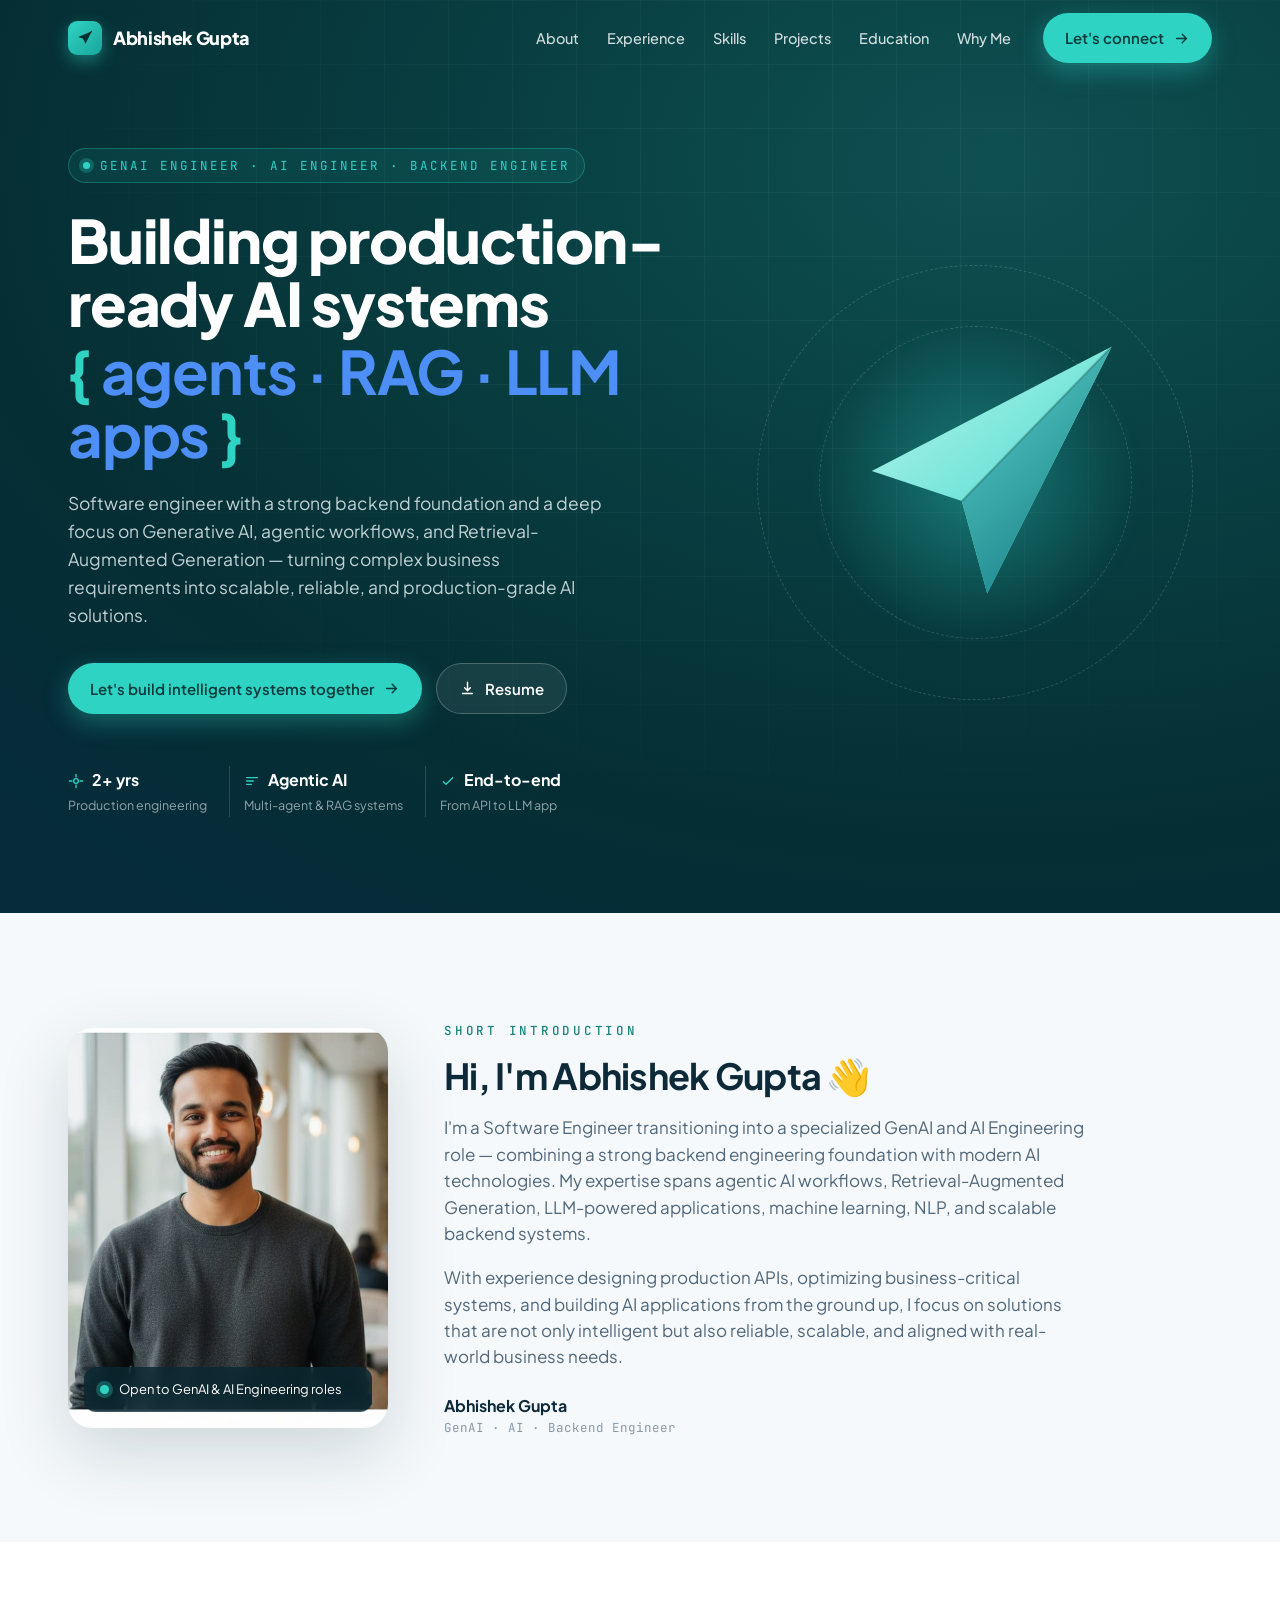
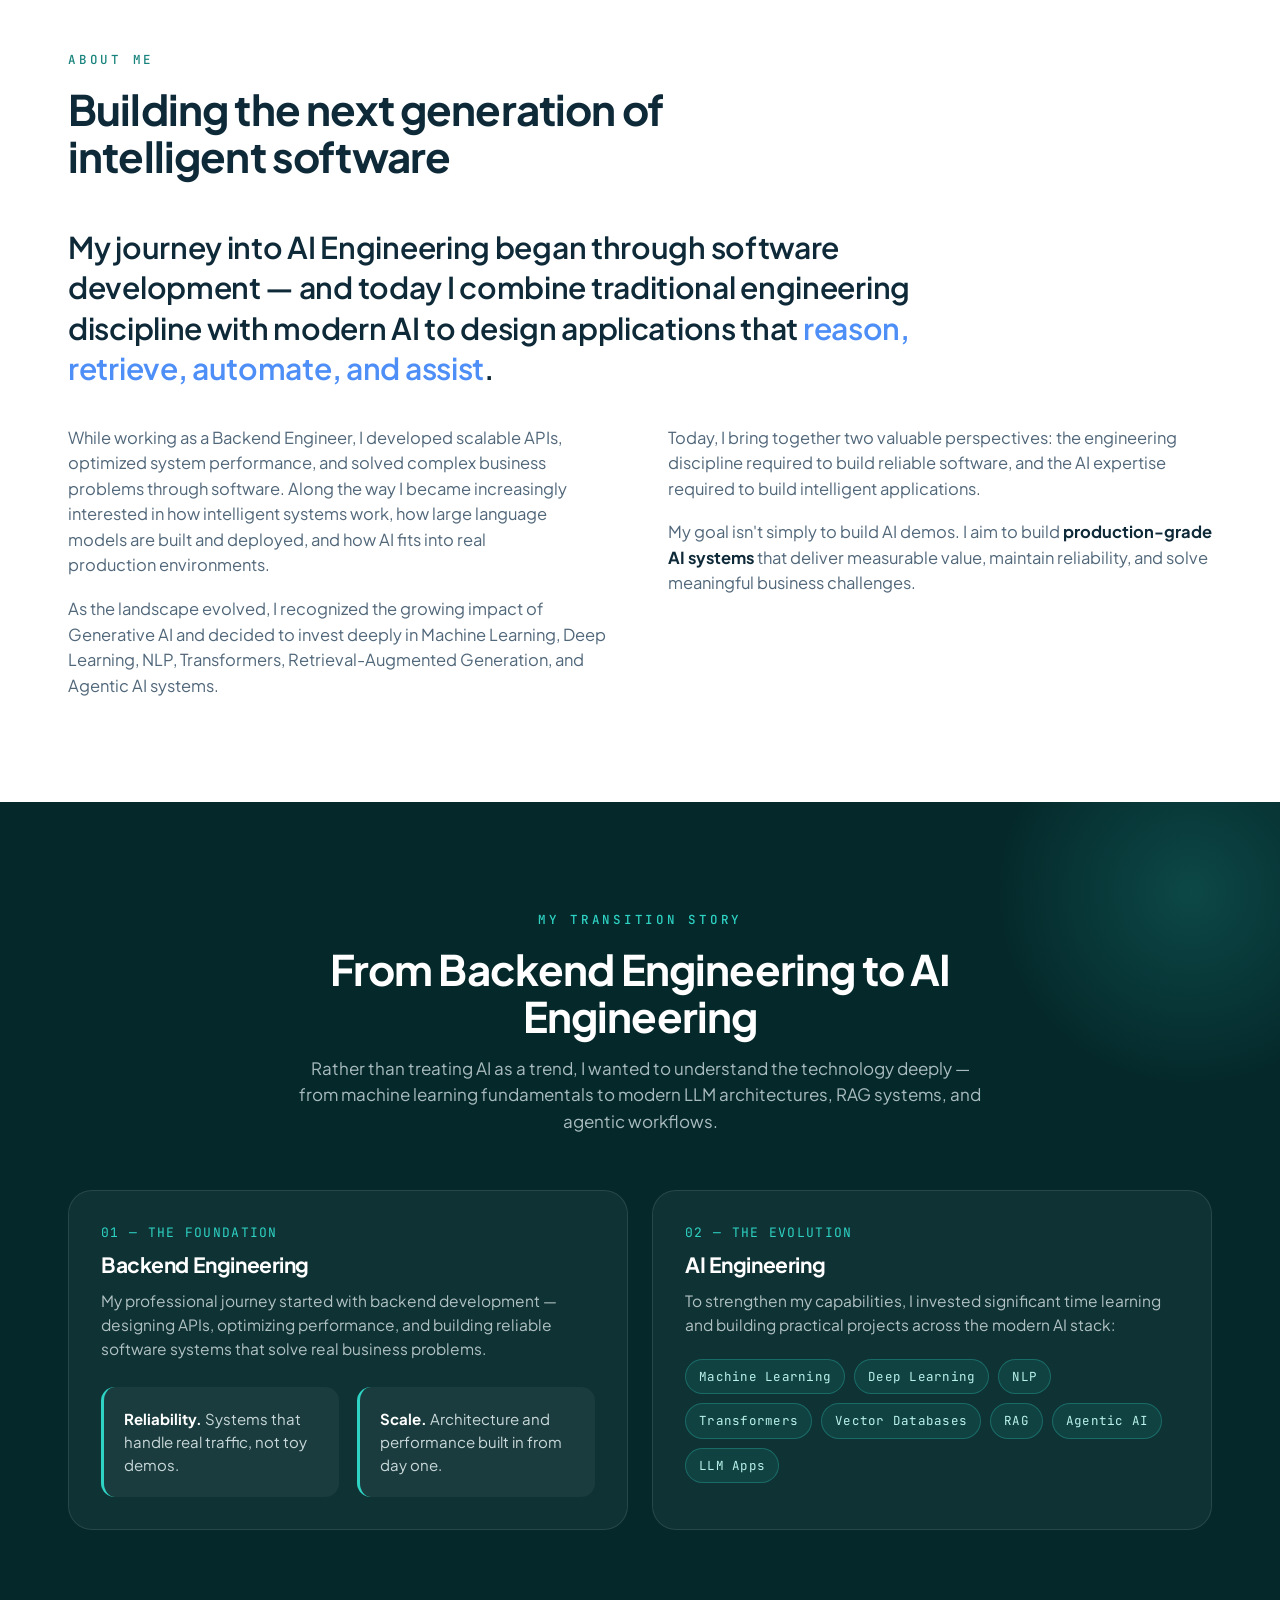
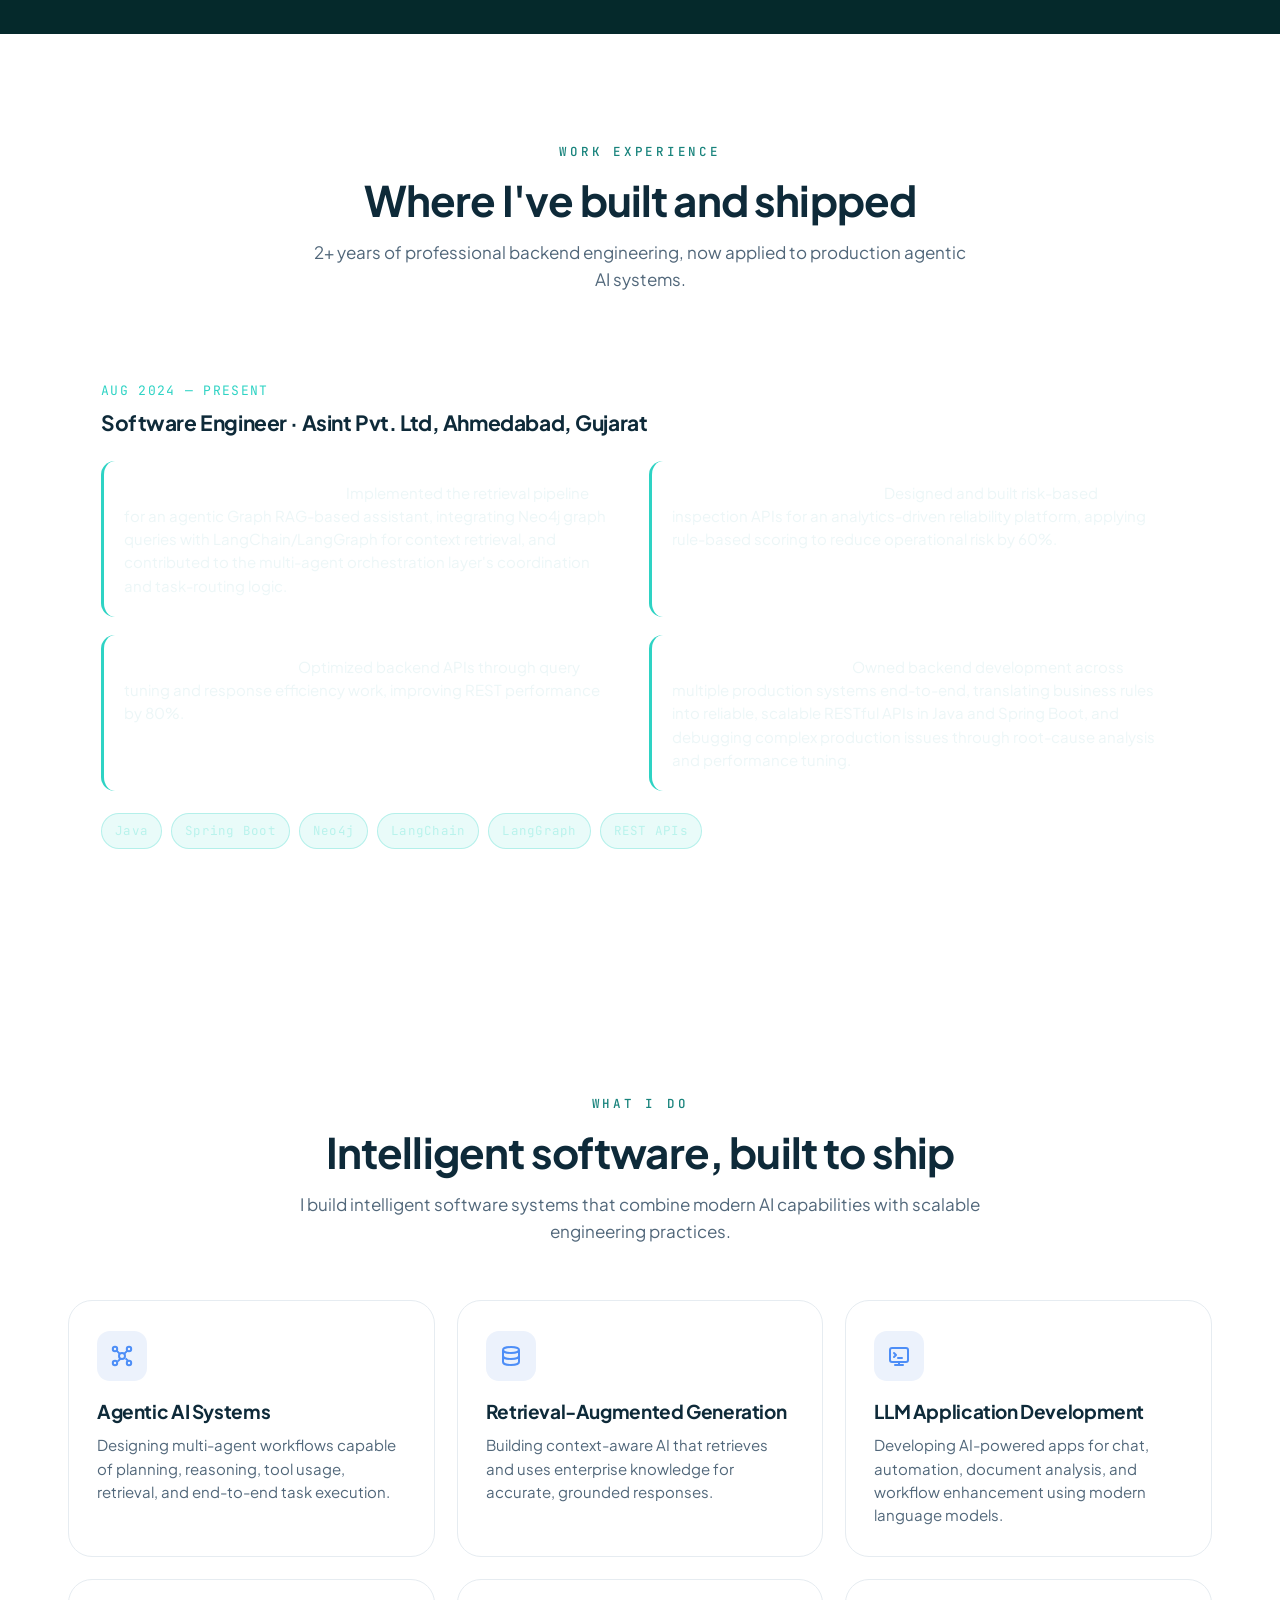
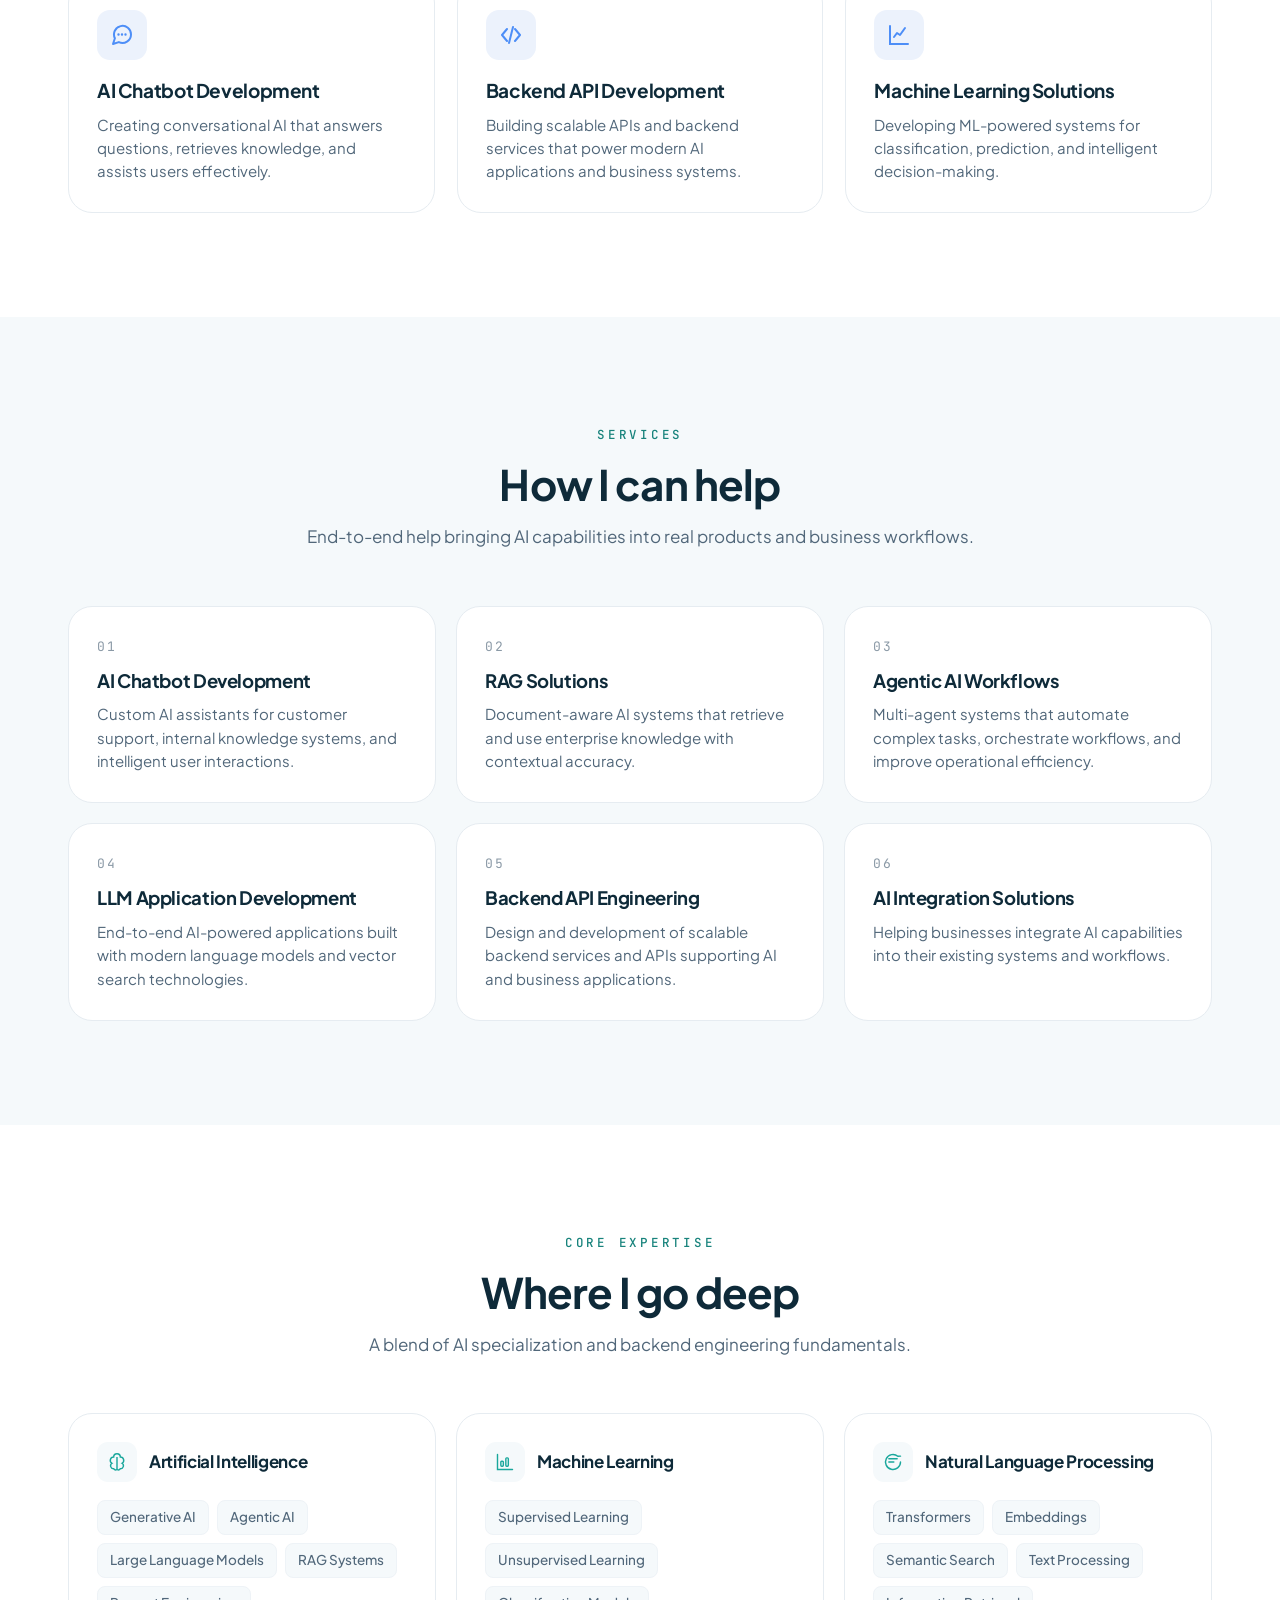
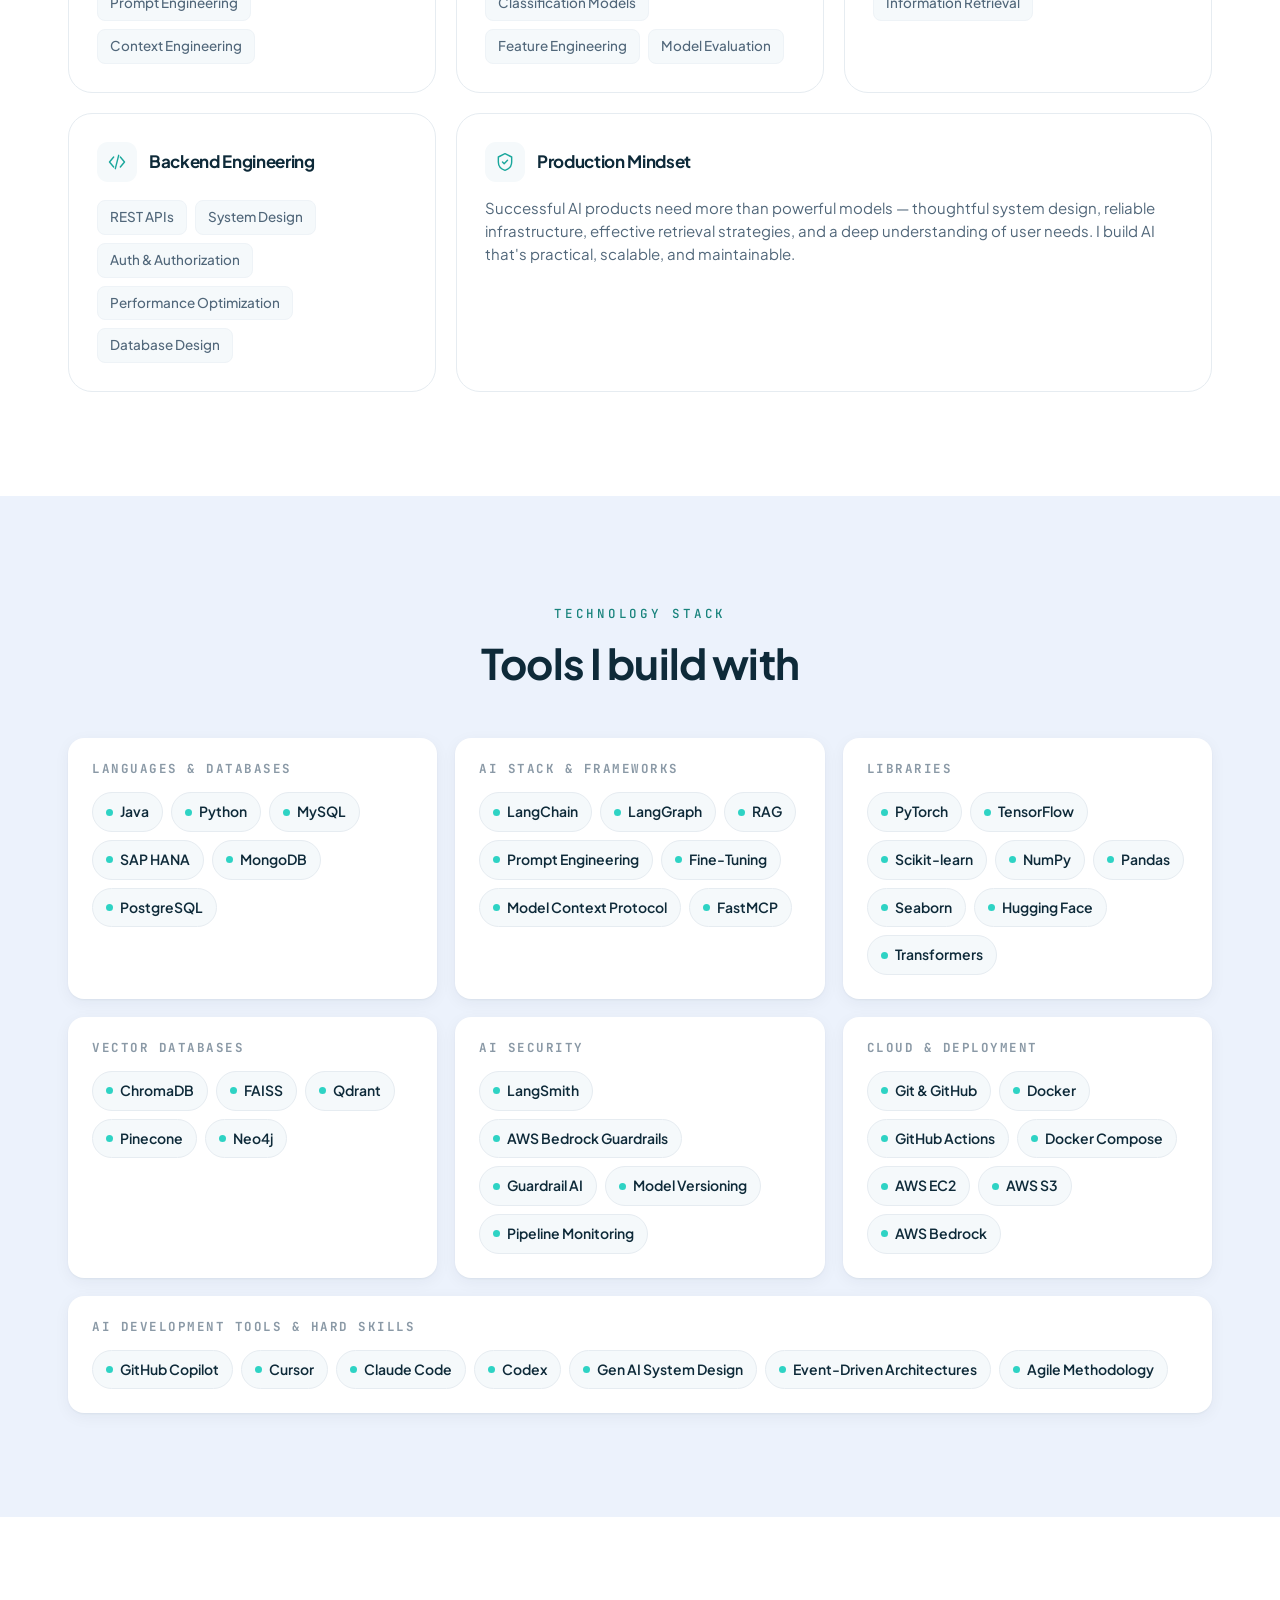
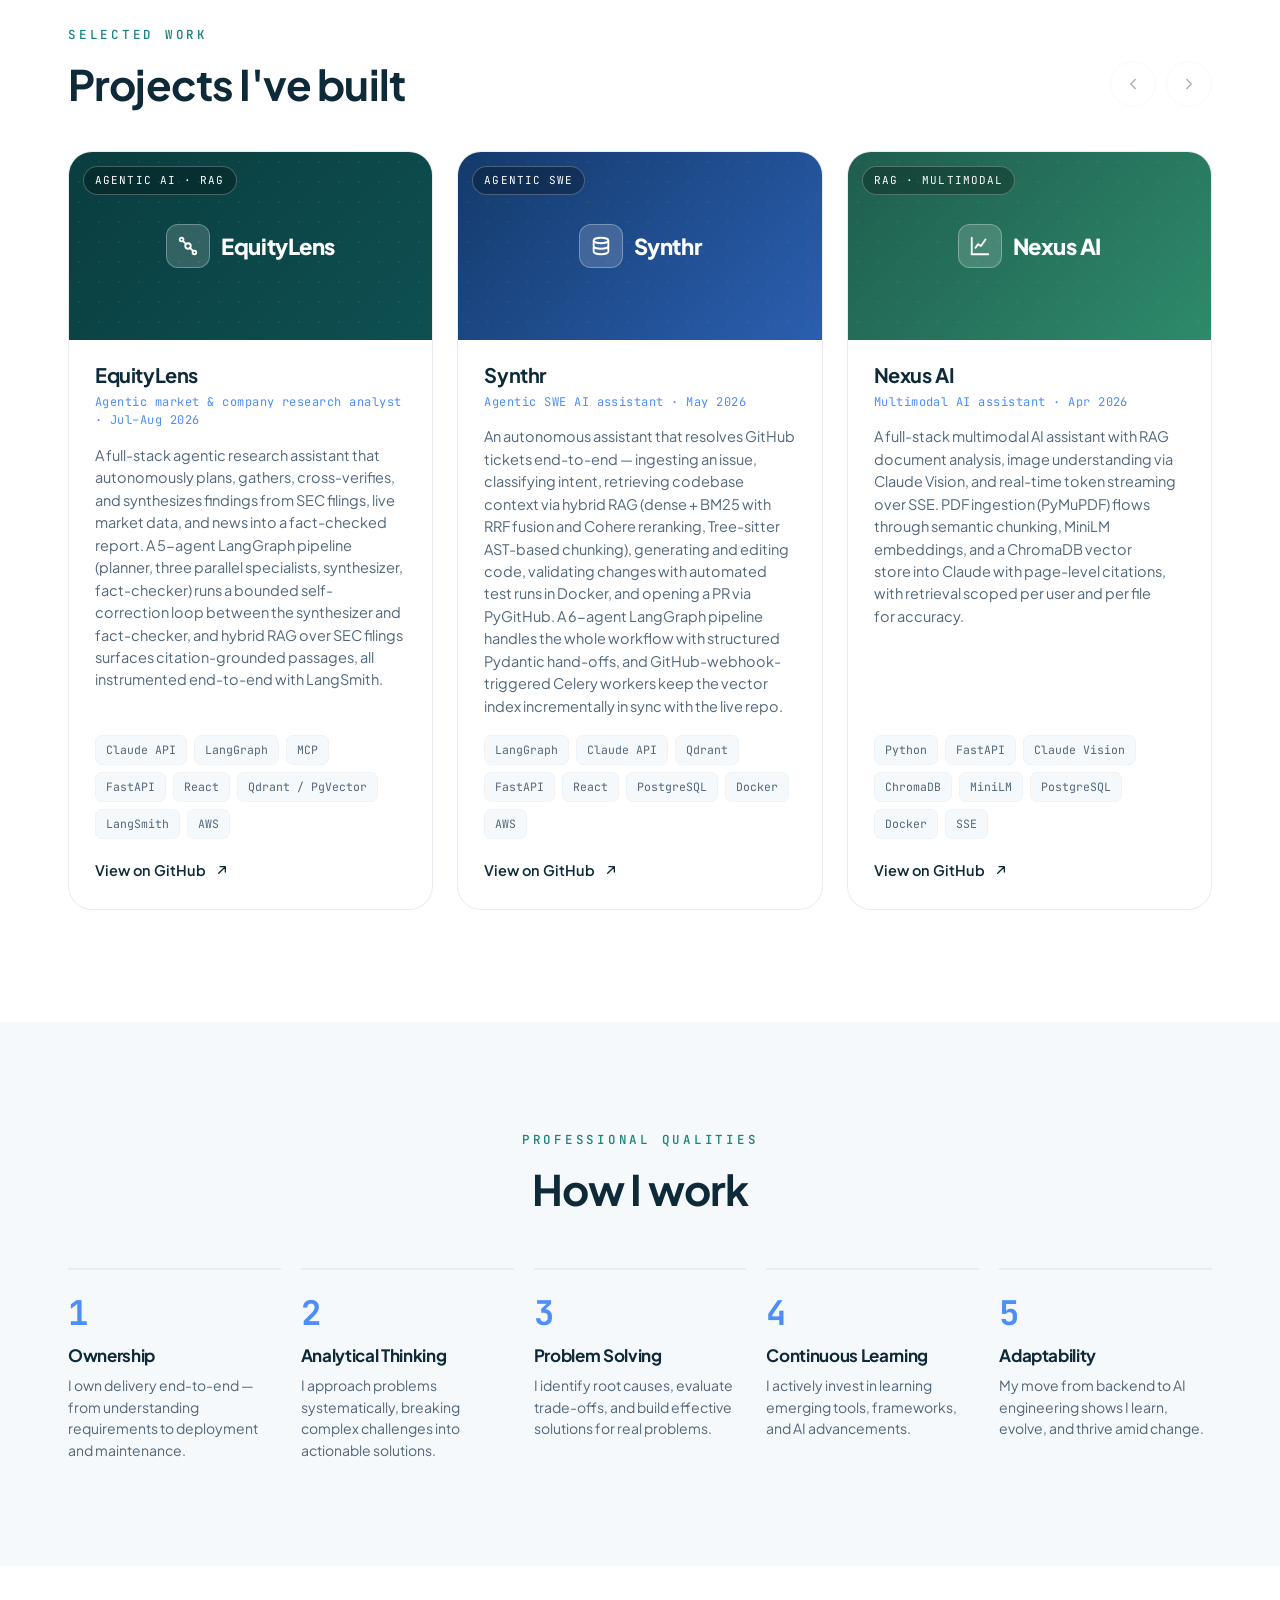
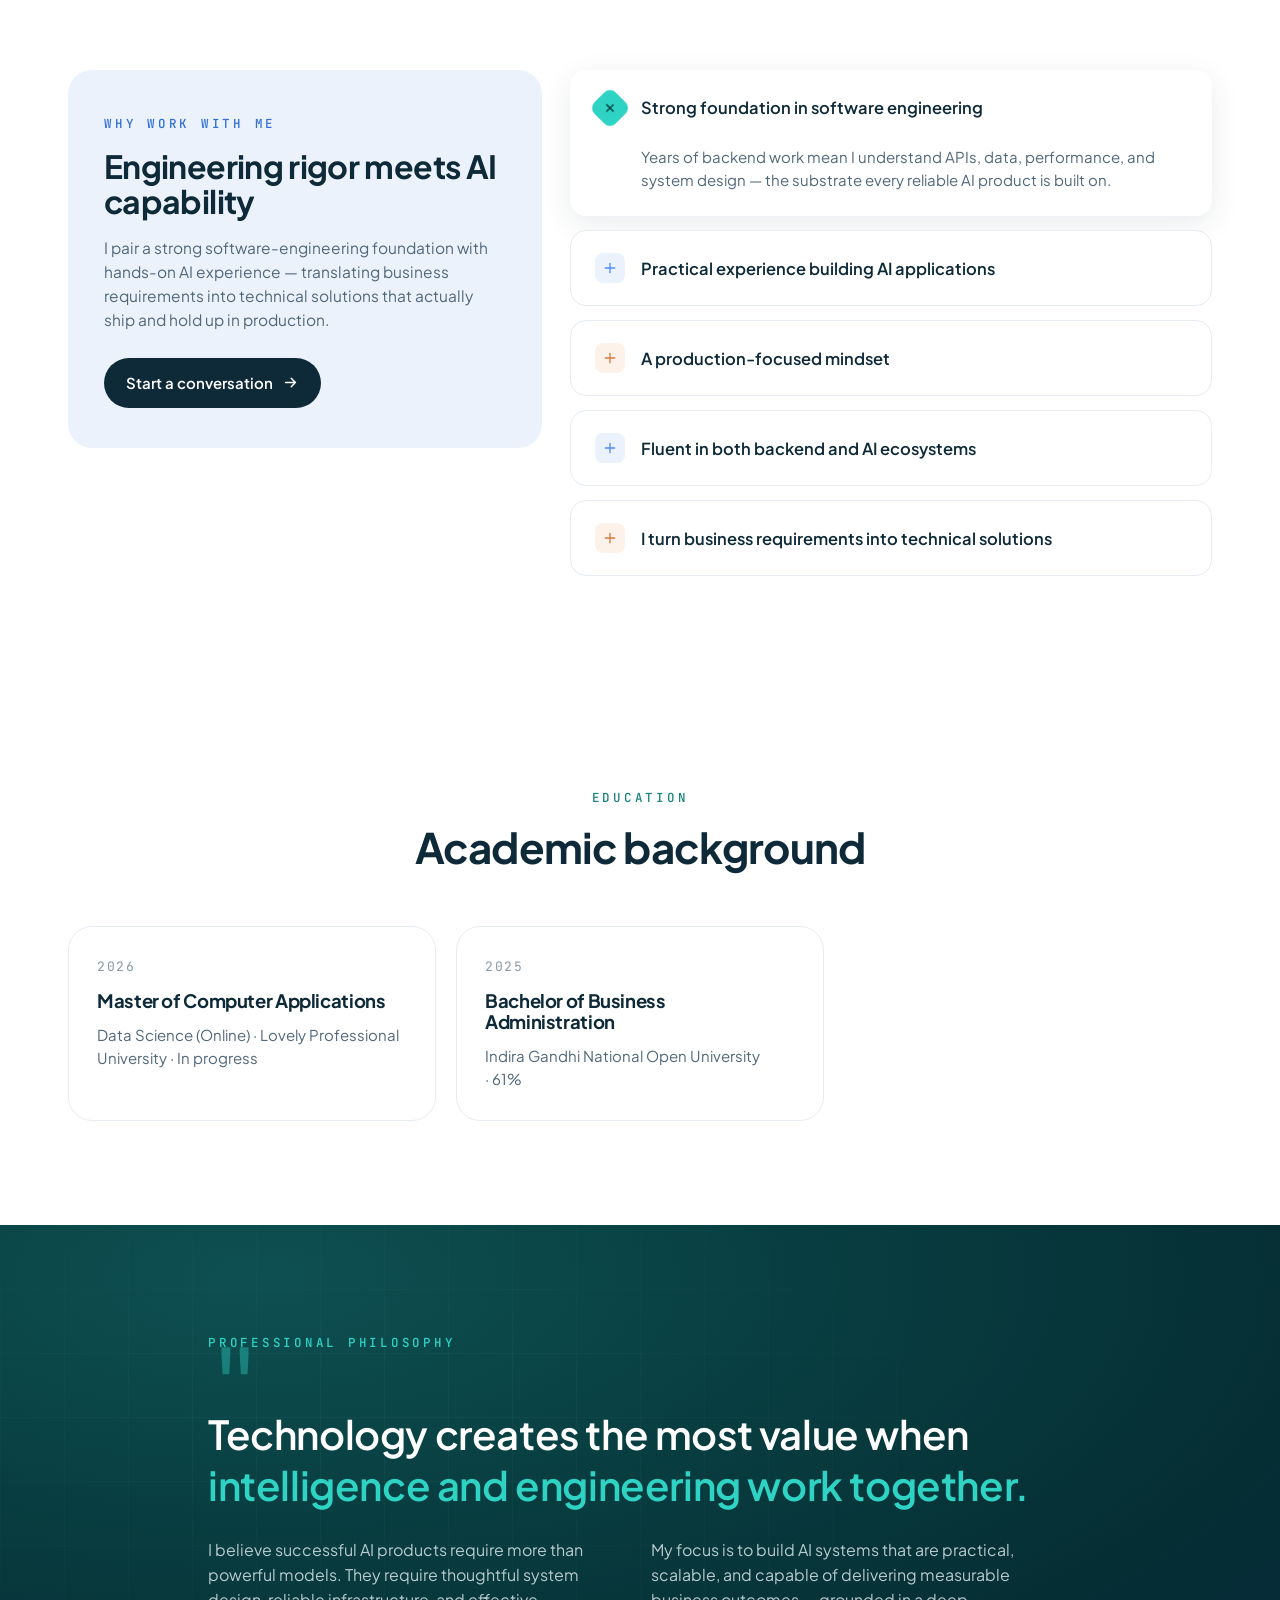
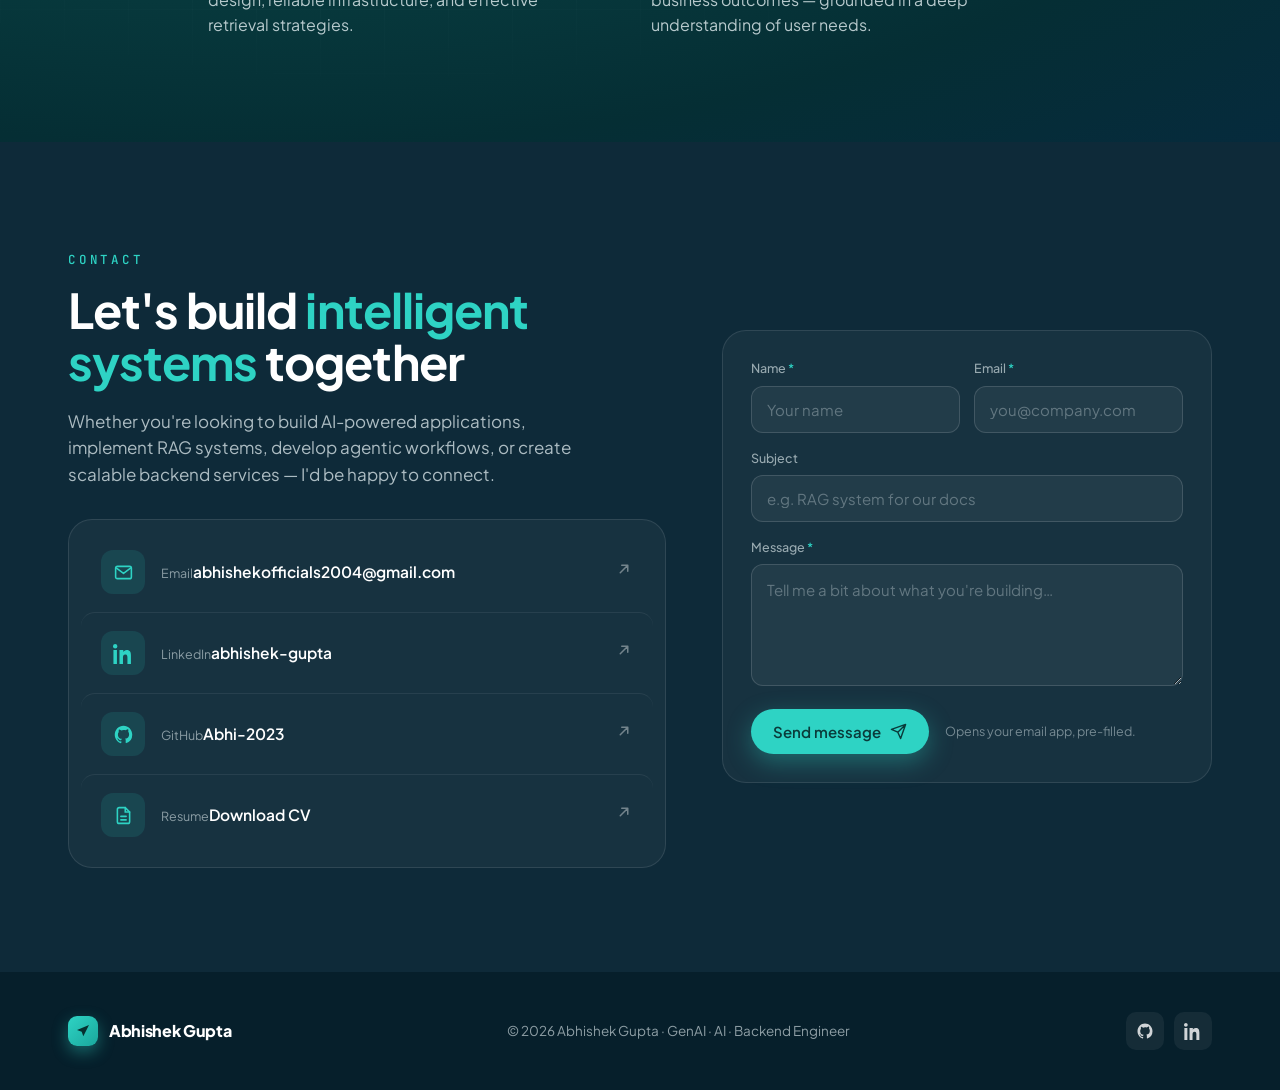
==== commit e7572ed3: "Updated Portfolio" ====
--- a/Portfolio.html
+++ b/Portfolio.html
@@ -22,10 +22,10 @@
     </a>
     <nav class="nav-links" aria-label="Primary">
       <a href="#about">About</a>
-      <a href="#what">What I Do</a>
-      <a href="#services">Services</a>
+      <a href="#experience">Experience</a>
       <a href="#skills">Skills</a>
       <a href="#projects">Projects</a>
+      <a href="#education">Education</a>
       <a href="#why">Why Me</a>
     </nav>
     <a class="btn btn-primary nav-cta" href="#contact">Let's connect
@@ -44,10 +44,10 @@
     <button class="mm-close" id="mmClose" aria-label="Close menu"><svg viewBox="0 0 24 24" width="22" height="22" fill="none"><path d="M6 6l12 12M18 6 6 18" stroke="currentColor" stroke-width="2" stroke-linecap="round"/></svg></button>
   </div>
   <a href="#about">About</a>
-  <a href="#what">What I Do</a>
-  <a href="#services">Services</a>
+  <a href="#experience">Experience</a>
   <a href="#skills">Skills</a>
   <a href="#projects">Projects</a>
+  <a href="#education">Education</a>
   <a href="#why">Why Me</a>
   <a class="btn btn-primary" href="#contact">Let's connect</a>
 </div>
@@ -220,6 +220,32 @@
   </div>
 </section>
 
+<!-- ===================== EXPERIENCE ===================== -->
+<section class="section" id="experience">
+  <div class="wrap">
+    <div class="section-head">
+      <span class="eyebrow dark">Work Experience</span>
+      <h2>Where I've built and shipped</h2>
+      <p>2+ years of professional backend engineering, now applied to production agentic AI systems.</p>
+    </div>
+    <div class="path-grid" style="grid-template-columns: 1fr;">
+      <div class="path-card reveal">
+        <div class="pc-num">AUG 2024 — PRESENT</div>
+        <h3>Software Engineer · Asint Pvt. Ltd, Ahmedabad, Gujarat</h3>
+        <div class="dual">
+          <div class="d"><b>Agentic Graph RAG assistant.</b> Implemented the retrieval pipeline for an agentic Graph RAG-based assistant, integrating Neo4j graph queries with LangChain/LangGraph for context retrieval, and contributed to the multi-agent orchestration layer's coordination and task-routing logic.</div>
+          <div class="d"><b>Risk-based inspection APIs.</b> Designed and built risk-based inspection APIs for an analytics-driven reliability platform, applying rule-based scoring to reduce operational risk by 60%.</div>
+          <div class="d"><b>Backend performance.</b> Optimized backend APIs through query tuning and response efficiency work, improving REST performance by 80%.</div>
+          <div class="d"><b>End-to-end ownership.</b> Owned backend development across multiple production systems end-to-end, translating business rules into reliable, scalable RESTful APIs in Java and Spring Boot, and debugging complex production issues through root-cause analysis and performance tuning.</div>
+        </div>
+        <div class="chip-row">
+          <span class="chip">Java</span><span class="chip">Spring Boot</span><span class="chip">Neo4j</span><span class="chip">LangChain</span><span class="chip">LangGraph</span><span class="chip">REST APIs</span>
+        </div>
+      </div>
+    </div>
+  </div>
+</section>
+
 <!-- ===================== WHAT I DO ===================== -->
 <section class="section" id="what">
   <div class="wrap">
@@ -323,13 +349,13 @@
       <h2>Tools I build with</h2>
     </div>
     <div class="tech-grid">
-      <div class="tech-card reveal"><h4>Languages</h4><div class="tech-list"><span><i></i>Python</span><span><i></i>Java</span><span><i></i>SQL</span></div></div>
-      <div class="tech-card reveal"><h4>AI &amp; LLM Frameworks</h4><div class="tech-list"><span><i></i>LangGraph</span><span><i></i>LangChain</span><span><i></i>Claude API</span><span><i></i>Hugging Face</span></div></div>
-      <div class="tech-card reveal"><h4>Vector Databases</h4><div class="tech-list"><span><i></i>ChromaDB</span><span><i></i>Qdrant</span></div></div>
-      <div class="tech-card reveal"><h4>Machine Learning</h4><div class="tech-list"><span><i></i>Scikit-learn</span><span><i></i>PyTorch</span><span><i></i>TensorFlow</span></div></div>
-      <div class="tech-card reveal"><h4>Backend Frameworks</h4><div class="tech-list"><span><i></i>FastAPI</span><span><i></i>Flask</span><span><i></i>Spring Boot</span></div></div>
-      <div class="tech-card reveal"><h4>Databases</h4><div class="tech-list"><span><i></i>PostgreSQL</span><span><i></i>MySQL</span><span><i></i>MongoDB</span><span><i></i>SAP HANA</span></div></div>
-      <div class="tech-card reveal" style="grid-column: span 3;"><h4>DevOps &amp; Cloud</h4><div class="tech-list"><span><i></i>Docker</span><span><i></i>Docker Compose</span><span><i></i>GitHub Actions</span><span><i></i>AWS</span></div></div>
+      <div class="tech-card reveal"><h4>Languages &amp; Databases</h4><div class="tech-list"><span><i></i>Java</span><span><i></i>Python</span><span><i></i>MySQL</span><span><i></i>SAP HANA</span><span><i></i>MongoDB</span><span><i></i>PostgreSQL</span></div></div>
+      <div class="tech-card reveal"><h4>AI Stack &amp; Frameworks</h4><div class="tech-list"><span><i></i>LangChain</span><span><i></i>LangGraph</span><span><i></i>RAG</span><span><i></i>Prompt Engineering</span><span><i></i>Fine-Tuning</span><span><i></i>Model Context Protocol</span><span><i></i>FastMCP</span></div></div>
+      <div class="tech-card reveal"><h4>Libraries</h4><div class="tech-list"><span><i></i>PyTorch</span><span><i></i>TensorFlow</span><span><i></i>Scikit-learn</span><span><i></i>NumPy</span><span><i></i>Pandas</span><span><i></i>Seaborn</span><span><i></i>Hugging Face</span><span><i></i>Transformers</span></div></div>
+      <div class="tech-card reveal"><h4>Vector Databases</h4><div class="tech-list"><span><i></i>ChromaDB</span><span><i></i>FAISS</span><span><i></i>Qdrant</span><span><i></i>Pinecone</span><span><i></i>Neo4j</span></div></div>
+      <div class="tech-card reveal"><h4>AI Security</h4><div class="tech-list"><span><i></i>LangSmith</span><span><i></i>AWS Bedrock Guardrails</span><span><i></i>Guardrail AI</span><span><i></i>Model Versioning</span><span><i></i>Pipeline Monitoring</span></div></div>
+      <div class="tech-card reveal"><h4>Cloud &amp; Deployment</h4><div class="tech-list"><span><i></i>Git &amp; GitHub</span><span><i></i>Docker</span><span><i></i>GitHub Actions</span><span><i></i>Docker Compose</span><span><i></i>AWS EC2</span><span><i></i>AWS S3</span><span><i></i>AWS Bedrock</span></div></div>
+      <div class="tech-card reveal" style="grid-column: span 3;"><h4>AI Development Tools &amp; Hard Skills</h4><div class="tech-list"><span><i></i>GitHub Copilot</span><span><i></i>Cursor</span><span><i></i>Claude Code</span><span><i></i>Codex</span><span><i></i>Gen AI System Design</span><span><i></i>Event-Driven Architectures</span><span><i></i>Agile Methodology</span></div></div>
     </div>
   </div>
 </section>
@@ -350,14 +376,14 @@
     <div class="proj-track" id="projTrack">
       <article class="proj-card">
         <div class="proj-thumb t-agent">
-          <span class="pt-tag">Agentic AI</span>
-          <span class="pt-logo"><span class="lg"><svg viewBox="0 0 24 24" fill="none"><circle cx="12" cy="12" r="3" stroke="#fff" stroke-width="2"/><circle cx="5" cy="5" r="2" stroke="#fff" stroke-width="2"/><circle cx="19" cy="19" r="2" stroke="#fff" stroke-width="2"/><path d="m6.6 6.6 3 3m4.8 4.8 3 3" stroke="#fff" stroke-width="2"/></svg></span>SWE AI Agent</span>
+          <span class="pt-tag">Agentic AI · RAG</span>
+          <span class="pt-logo"><span class="lg"><svg viewBox="0 0 24 24" fill="none"><circle cx="12" cy="12" r="3" stroke="#fff" stroke-width="2"/><circle cx="5" cy="5" r="2" stroke="#fff" stroke-width="2"/><circle cx="19" cy="19" r="2" stroke="#fff" stroke-width="2"/><path d="m6.6 6.6 3 3m4.8 4.8 3 3" stroke="#fff" stroke-width="2"/></svg></span>EquityLens</span>
         </div>
         <div class="proj-body">
-          <h3>SWE AI Agent</h3>
-          <div class="pb-sub">Autonomous software-engineering agent</div>
-          <p>A multi-agent system that plans, writes, and reviews code across a repository — orchestrating tool use, retrieval, and reasoning to take an engineering task from intent to working changes.</p>
-          <div class="proj-stack"><span>LangGraph</span><span>Claude API</span><span>Python</span><span>FastAPI</span></div>
+          <h3>EquityLens</h3>
+          <div class="pb-sub">Agentic market &amp; company research analyst · Jul–Aug 2026</div>
+          <p>A full-stack agentic research assistant that autonomously plans, gathers, cross-verifies, and synthesizes findings from SEC filings, live market data, and news into a fact-checked report. A 5-agent LangGraph pipeline (planner, three parallel specialists, synthesizer, fact-checker) runs a bounded self-correction loop between the synthesizer and fact-checker, and hybrid RAG over SEC filings surfaces citation-grounded passages, all instrumented end-to-end with LangSmith.</p>
+          <div class="proj-stack"><span>Claude API</span><span>LangGraph</span><span>MCP</span><span>FastAPI</span><span>React</span><span>Qdrant / PgVector</span><span>LangSmith</span><span>AWS</span></div>
           <a class="proj-link" href="https://github.com/Abhi-2023" target="_blank" rel="noopener">View on GitHub
             <svg viewBox="0 0 24 24" fill="none"><path d="M7 17 17 7M9 7h8v8" stroke="currentColor" stroke-width="2" stroke-linecap="round" stroke-linejoin="round"/></svg>
           </a>
@@ -365,14 +391,14 @@
       </article>
       <article class="proj-card">
         <div class="proj-thumb t-nexus">
-          <span class="pt-tag">RAG</span>
-          <span class="pt-logo"><span class="lg"><svg viewBox="0 0 24 24" fill="none"><path d="M4 6c0-1.7 3.6-3 8-3s8 1.3 8 3-3.6 3-8 3-8-1.3-8-3Z" stroke="#fff" stroke-width="2"/><path d="M4 6v12c0 1.7 3.6 3 8 3s8-1.3 8-3V6M4 12c0 1.7 3.6 3 8 3s8-1.3 8-3" stroke="#fff" stroke-width="2"/></svg></span>Nexus AI</span>
+          <span class="pt-tag">Agentic SWE</span>
+          <span class="pt-logo"><span class="lg"><svg viewBox="0 0 24 24" fill="none"><path d="M4 6c0-1.7 3.6-3 8-3s8 1.3 8 3-3.6 3-8 3-8-1.3-8-3Z" stroke="#fff" stroke-width="2"/><path d="M4 6v12c0 1.7 3.6 3 8 3s8-1.3 8-3V6M4 12c0 1.7 3.6 3 8 3s8-1.3 8-3" stroke="#fff" stroke-width="2"/></svg></span>Synthr</span>
         </div>
         <div class="proj-body">
-          <h3>Nexus AI</h3>
-          <div class="pb-sub">Retrieval-augmented knowledge assistant</div>
-          <p>A context-aware assistant that grounds every answer in your own documents — semantic search over a vector store feeds an LLM to deliver accurate, source-cited responses instead of hallucinations.</p>
-          <div class="proj-stack"><span>LangChain</span><span>ChromaDB</span><span>FastAPI</span><span>Claude API</span></div>
+          <h3>Synthr</h3>
+          <div class="pb-sub">Agentic SWE AI assistant · May 2026</div>
+          <p>An autonomous assistant that resolves GitHub tickets end-to-end — ingesting an issue, classifying intent, retrieving codebase context via hybrid RAG (dense + BM25 with RRF fusion and Cohere reranking, Tree-sitter AST-based chunking), generating and editing code, validating changes with automated test runs in Docker, and opening a PR via PyGitHub. A 6-agent LangGraph pipeline handles the whole workflow with structured Pydantic hand-offs, and GitHub-webhook-triggered Celery workers keep the vector index incrementally in sync with the live repo.</p>
+          <div class="proj-stack"><span>LangGraph</span><span>Claude API</span><span>Qdrant</span><span>FastAPI</span><span>React</span><span>PostgreSQL</span><span>Docker</span><span>AWS</span></div>
           <a class="proj-link" href="https://github.com/Abhi-2023" target="_blank" rel="noopener">View on GitHub
             <svg viewBox="0 0 24 24" fill="none"><path d="M7 17 17 7M9 7h8v8" stroke="currentColor" stroke-width="2" stroke-linecap="round" stroke-linejoin="round"/></svg>
           </a>
@@ -380,14 +406,14 @@
       </article>
       <article class="proj-card">
         <div class="proj-thumb t-expense">
-          <span class="pt-tag">ML + LLM</span>
-          <span class="pt-logo"><span class="lg"><svg viewBox="0 0 24 24" fill="none"><path d="M3 3v18h18" stroke="#fff" stroke-width="2" stroke-linecap="round"/><path d="m7 14 3-4 3 2 5-7" stroke="#fff" stroke-width="2" stroke-linecap="round" stroke-linejoin="round"/></svg></span>Expense Analyzer</span>
+          <span class="pt-tag">RAG · Multimodal</span>
+          <span class="pt-logo"><span class="lg"><svg viewBox="0 0 24 24" fill="none"><path d="M3 3v18h18" stroke="#fff" stroke-width="2" stroke-linecap="round"/><path d="m7 14 3-4 3 2 5-7" stroke="#fff" stroke-width="2" stroke-linecap="round" stroke-linejoin="round"/></svg></span>Nexus AI</span>
         </div>
         <div class="proj-body">
-          <h3>Expense Analyzer</h3>
-          <div class="pb-sub">AI-powered spend analysis</div>
-          <p>Extracts, categorizes, and summarizes spending from raw documents using LLMs and ML models — surfacing patterns and insights through a clean API and dashboard-ready output.</p>
-          <div class="proj-stack"><span>Python</span><span>Scikit-learn</span><span>FastAPI</span><span>PostgreSQL</span></div>
+          <h3>Nexus AI</h3>
+          <div class="pb-sub">Multimodal AI assistant · Apr 2026</div>
+          <p>A full-stack multimodal AI assistant with RAG document analysis, image understanding via Claude Vision, and real-time token streaming over SSE. PDF ingestion (PyMuPDF) flows through semantic chunking, MiniLM embeddings, and a ChromaDB vector store into Claude with page-level citations, with retrieval scoped per user and per file for accuracy.</p>
+          <div class="proj-stack"><span>Python</span><span>FastAPI</span><span>Claude Vision</span><span>ChromaDB</span><span>MiniLM</span><span>PostgreSQL</span><span>Docker</span><span>SSE</span></div>
           <a class="proj-link" href="https://github.com/Abhi-2023" target="_blank" rel="noopener">View on GitHub
             <svg viewBox="0 0 24 24" fill="none"><path d="M7 17 17 7M9 7h8v8" stroke="currentColor" stroke-width="2" stroke-linecap="round" stroke-linejoin="round"/></svg>
           </a>
@@ -448,6 +474,20 @@
         <button class="acc-q"><span class="ic"><svg viewBox="0 0 24 24" fill="none"><path d="M12 5v14M5 12h14" stroke="currentColor" stroke-width="2" stroke-linecap="round"/></svg></span><span class="qtxt">I turn business requirements into technical solutions</span></button>
         <div class="acc-a"><div class="inner">I start from the business problem, not the model — then commit to reliability, scalability, maintainability, and continuous improvement.</div></div>
       </div>
+    </div>
+  </div>
+</section>
+
+<!-- ===================== EDUCATION ===================== -->
+<section class="section" id="education">
+  <div class="wrap">
+    <div class="section-head">
+      <span class="eyebrow dark">Education</span>
+      <h2>Academic background</h2>
+    </div>
+    <div class="svc-grid">
+      <div class="svc-card reveal"><div class="svc-num">2026</div><h3>Master of Computer Applications</h3><p>Data Science (Online) · Lovely Professional University · In progress</p></div>
+      <div class="svc-card reveal"><div class="svc-num">2025</div><h3>Bachelor of Business Administration</h3><p>Indira Gandhi National Open University · 61%</p></div>
     </div>
   </div>
 </section>
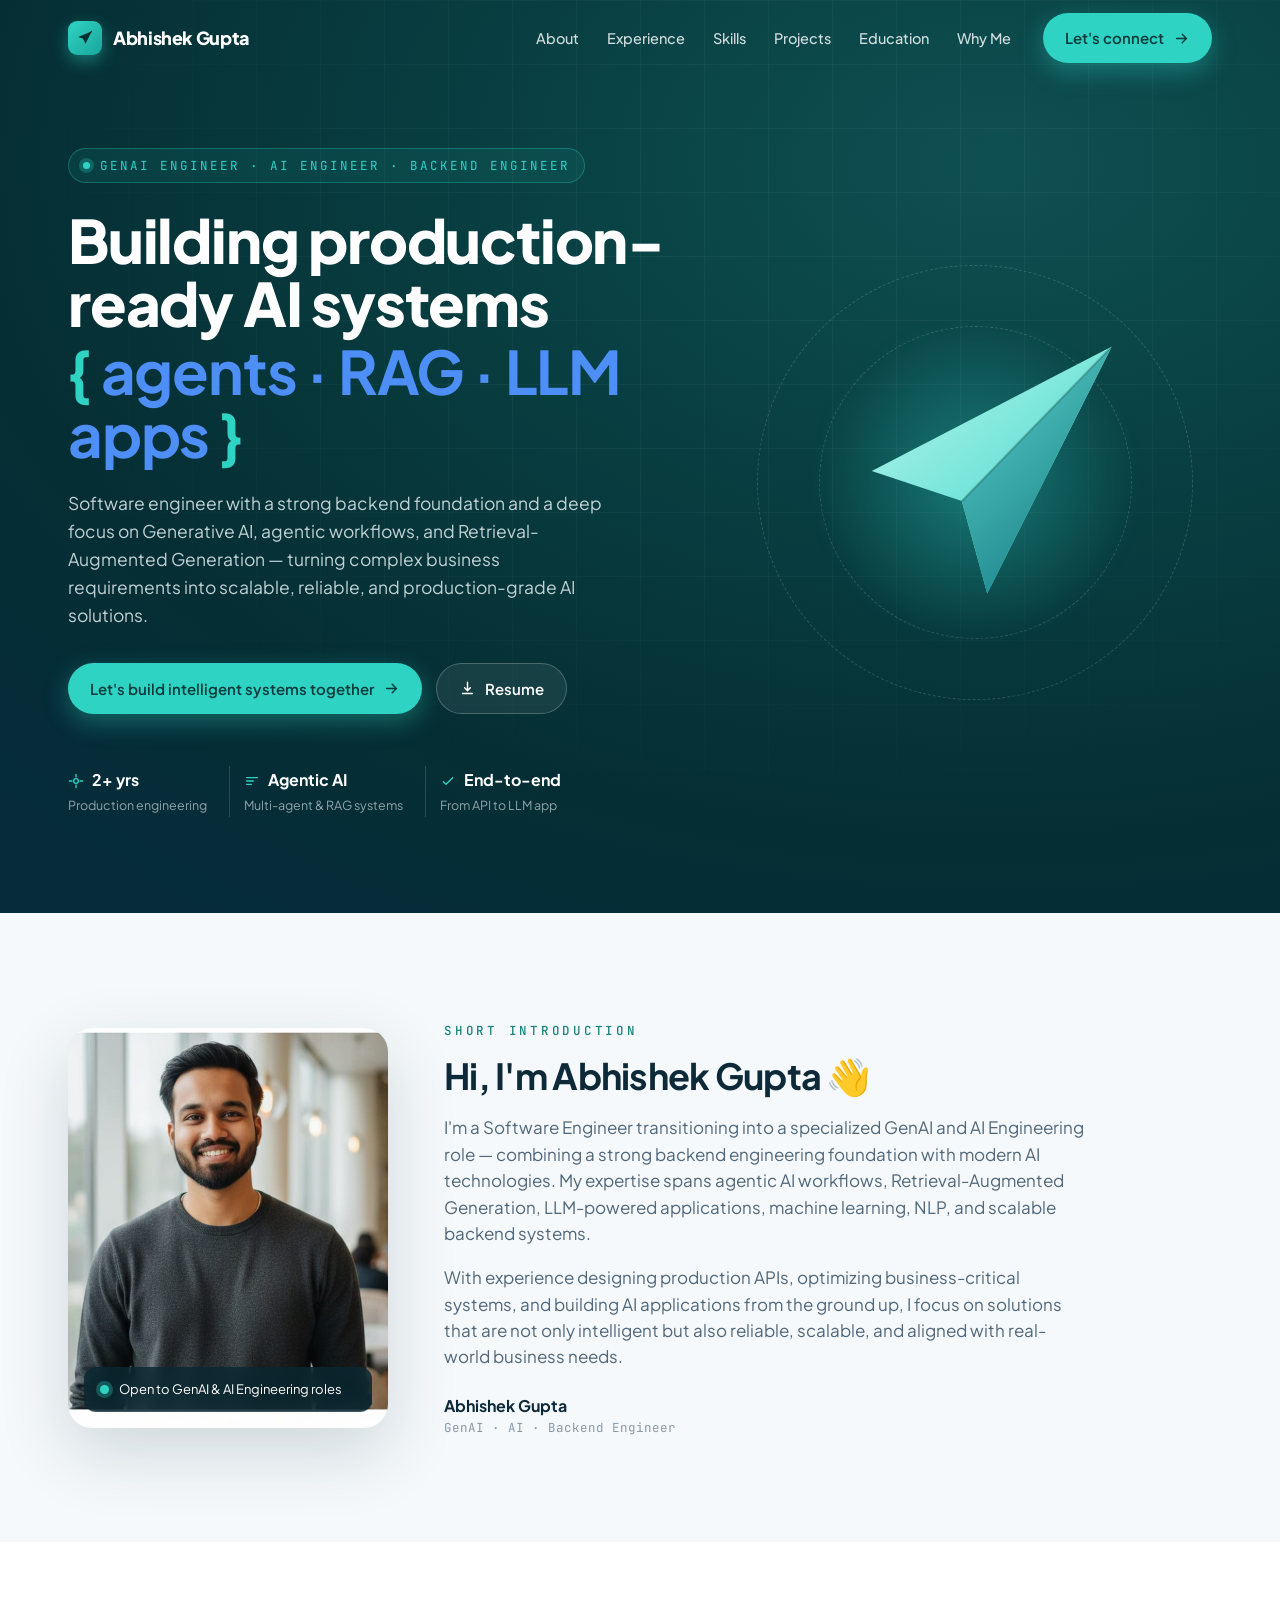
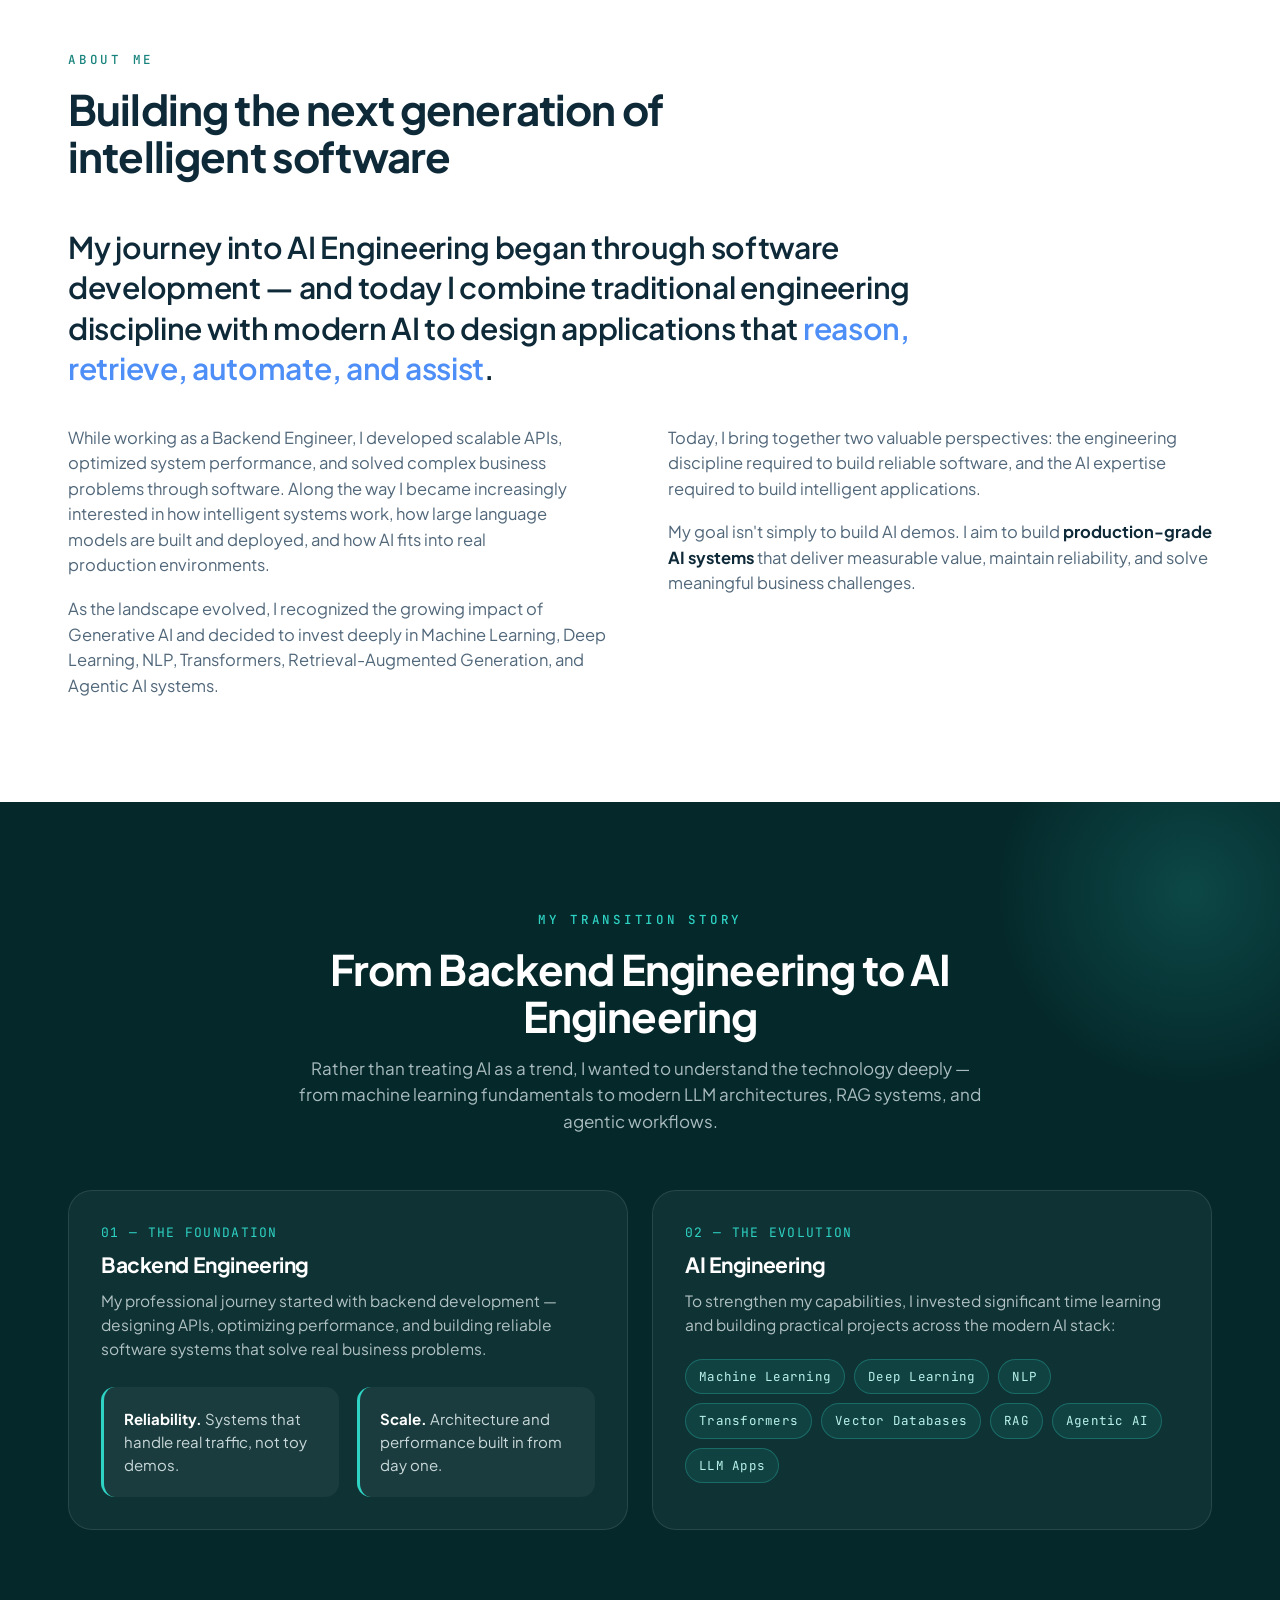
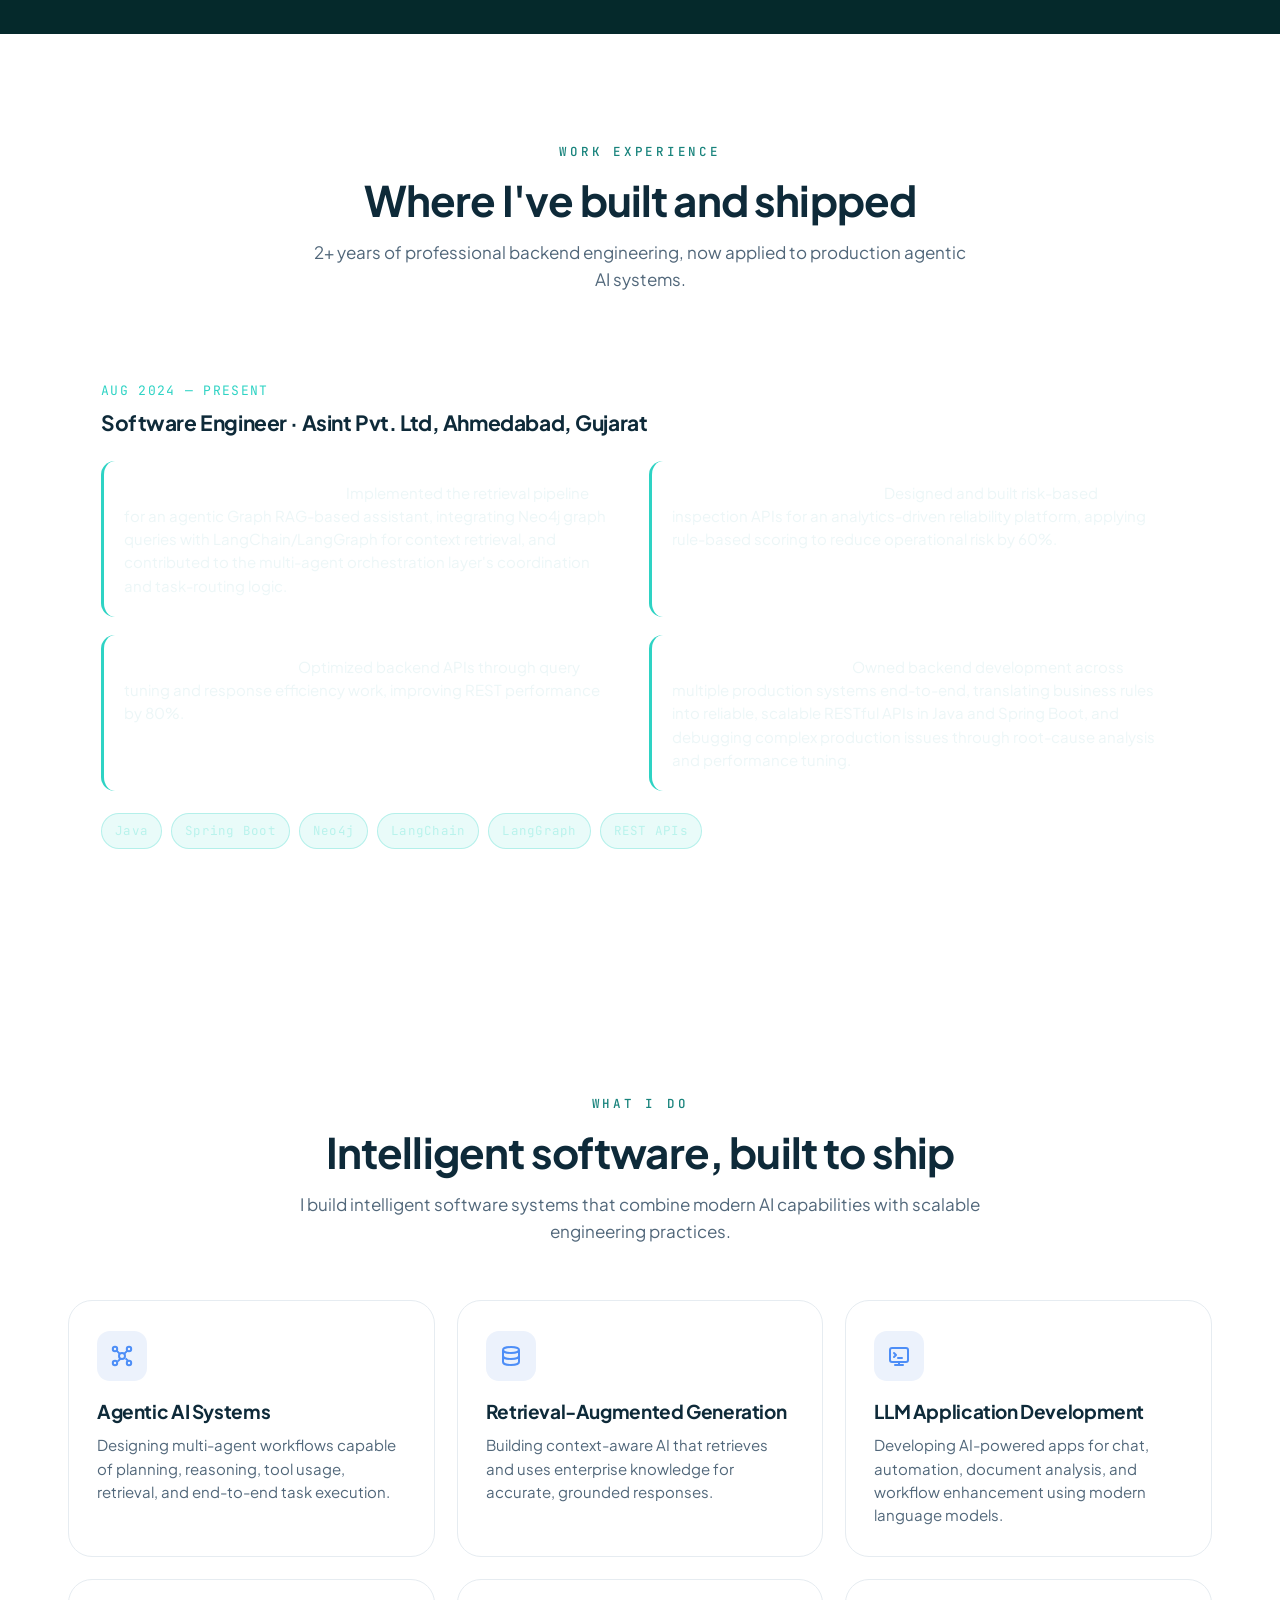
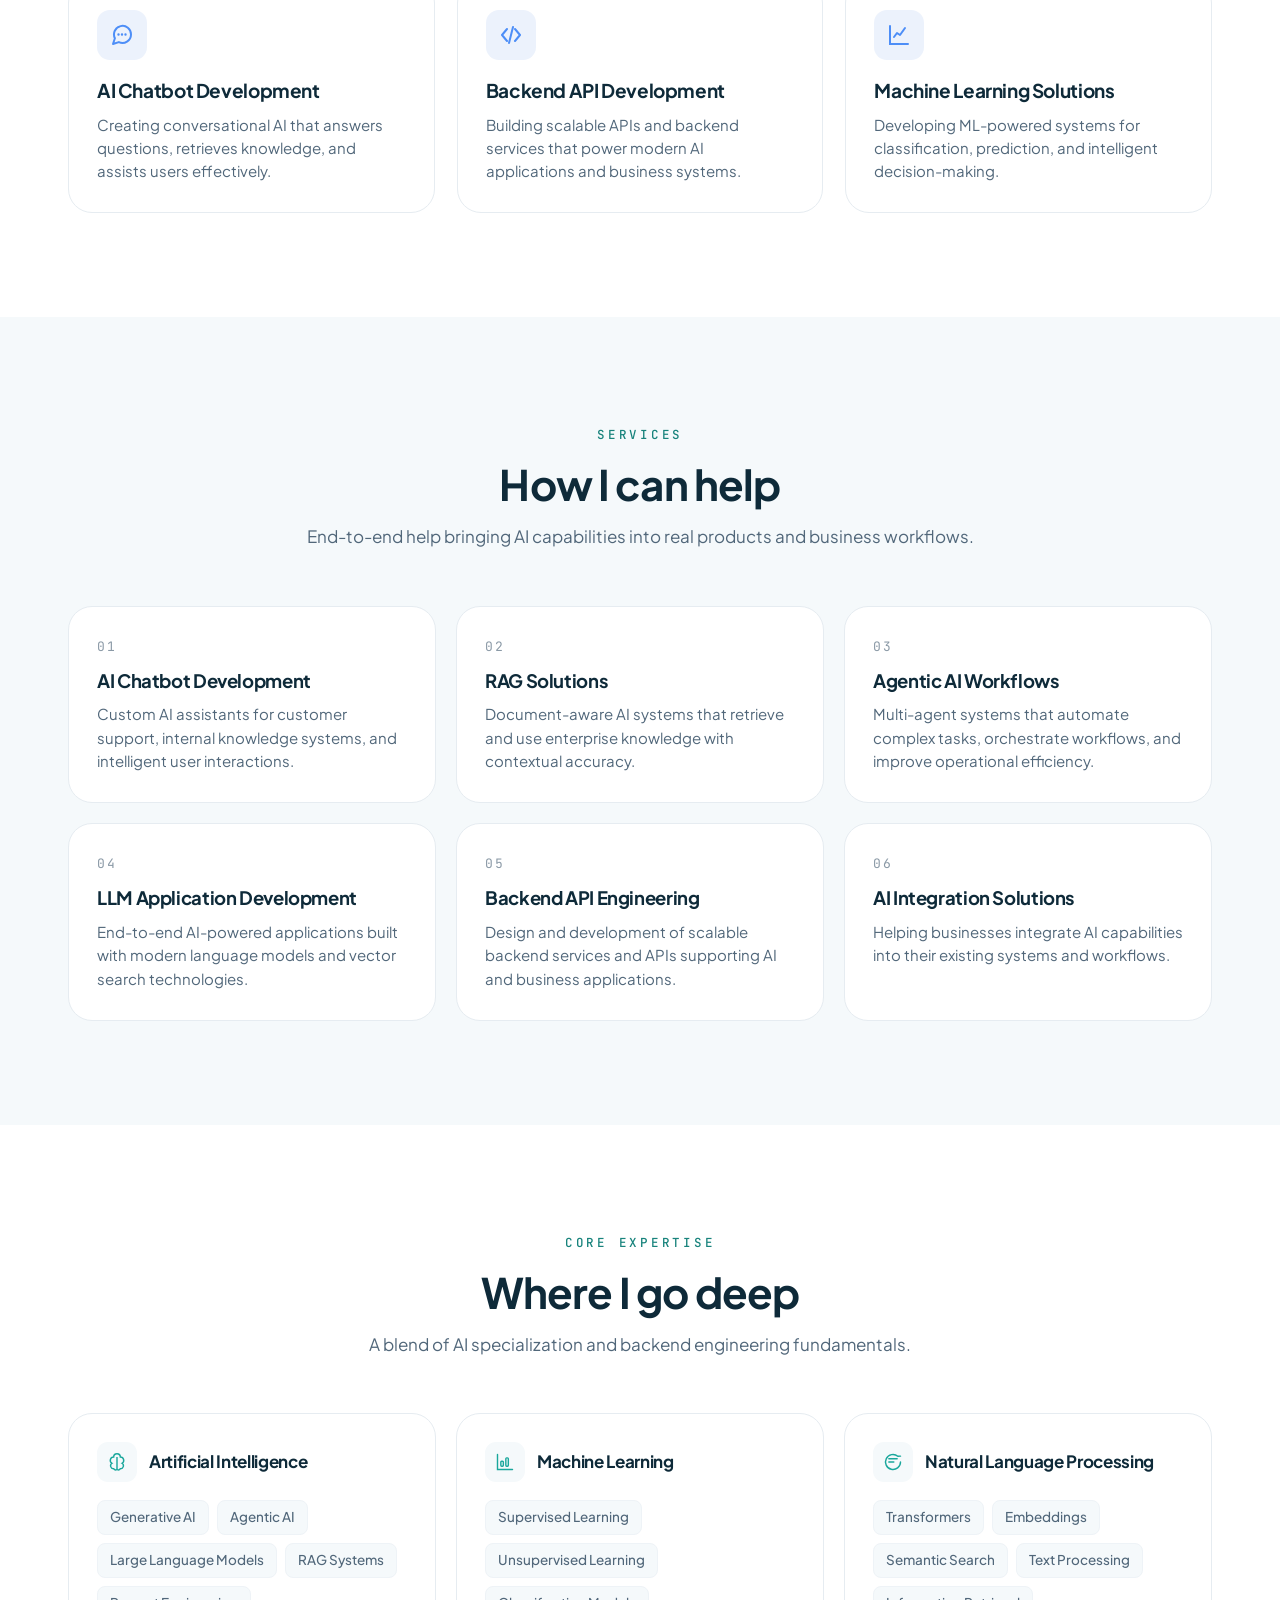
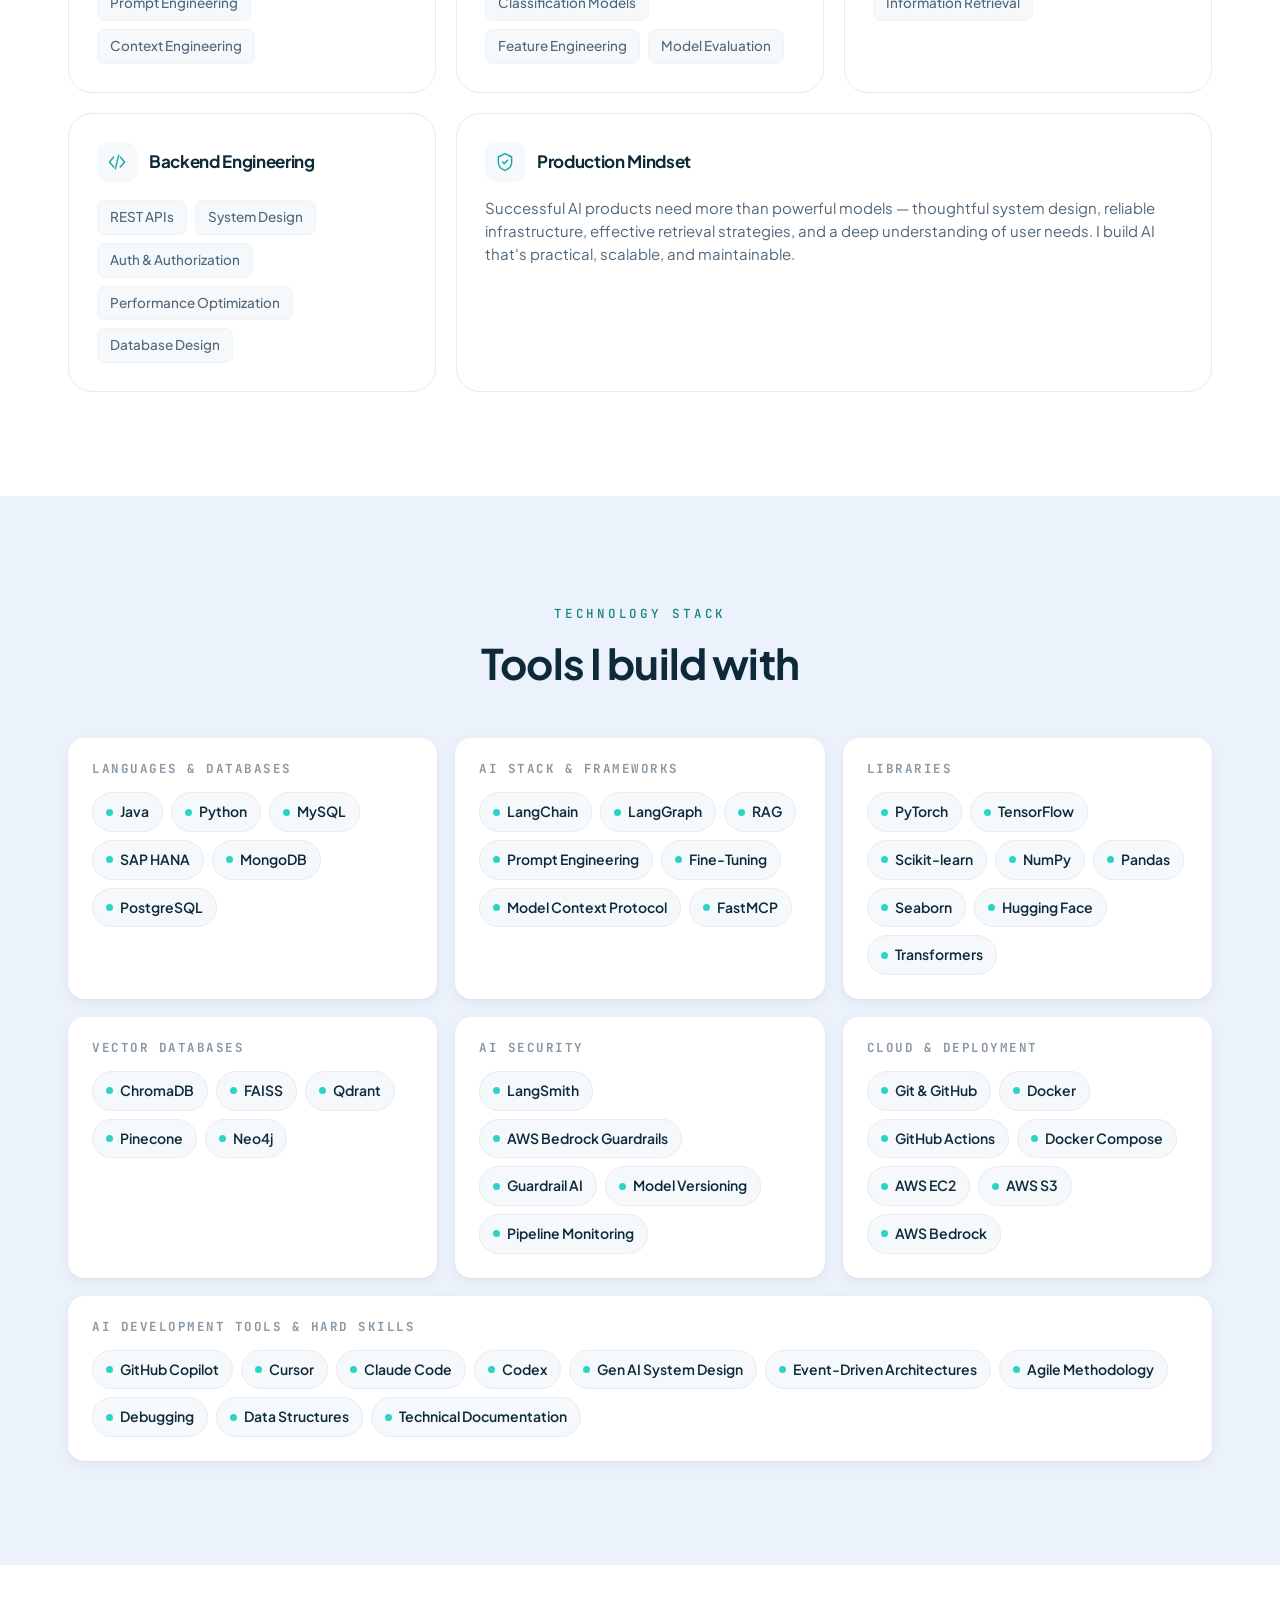
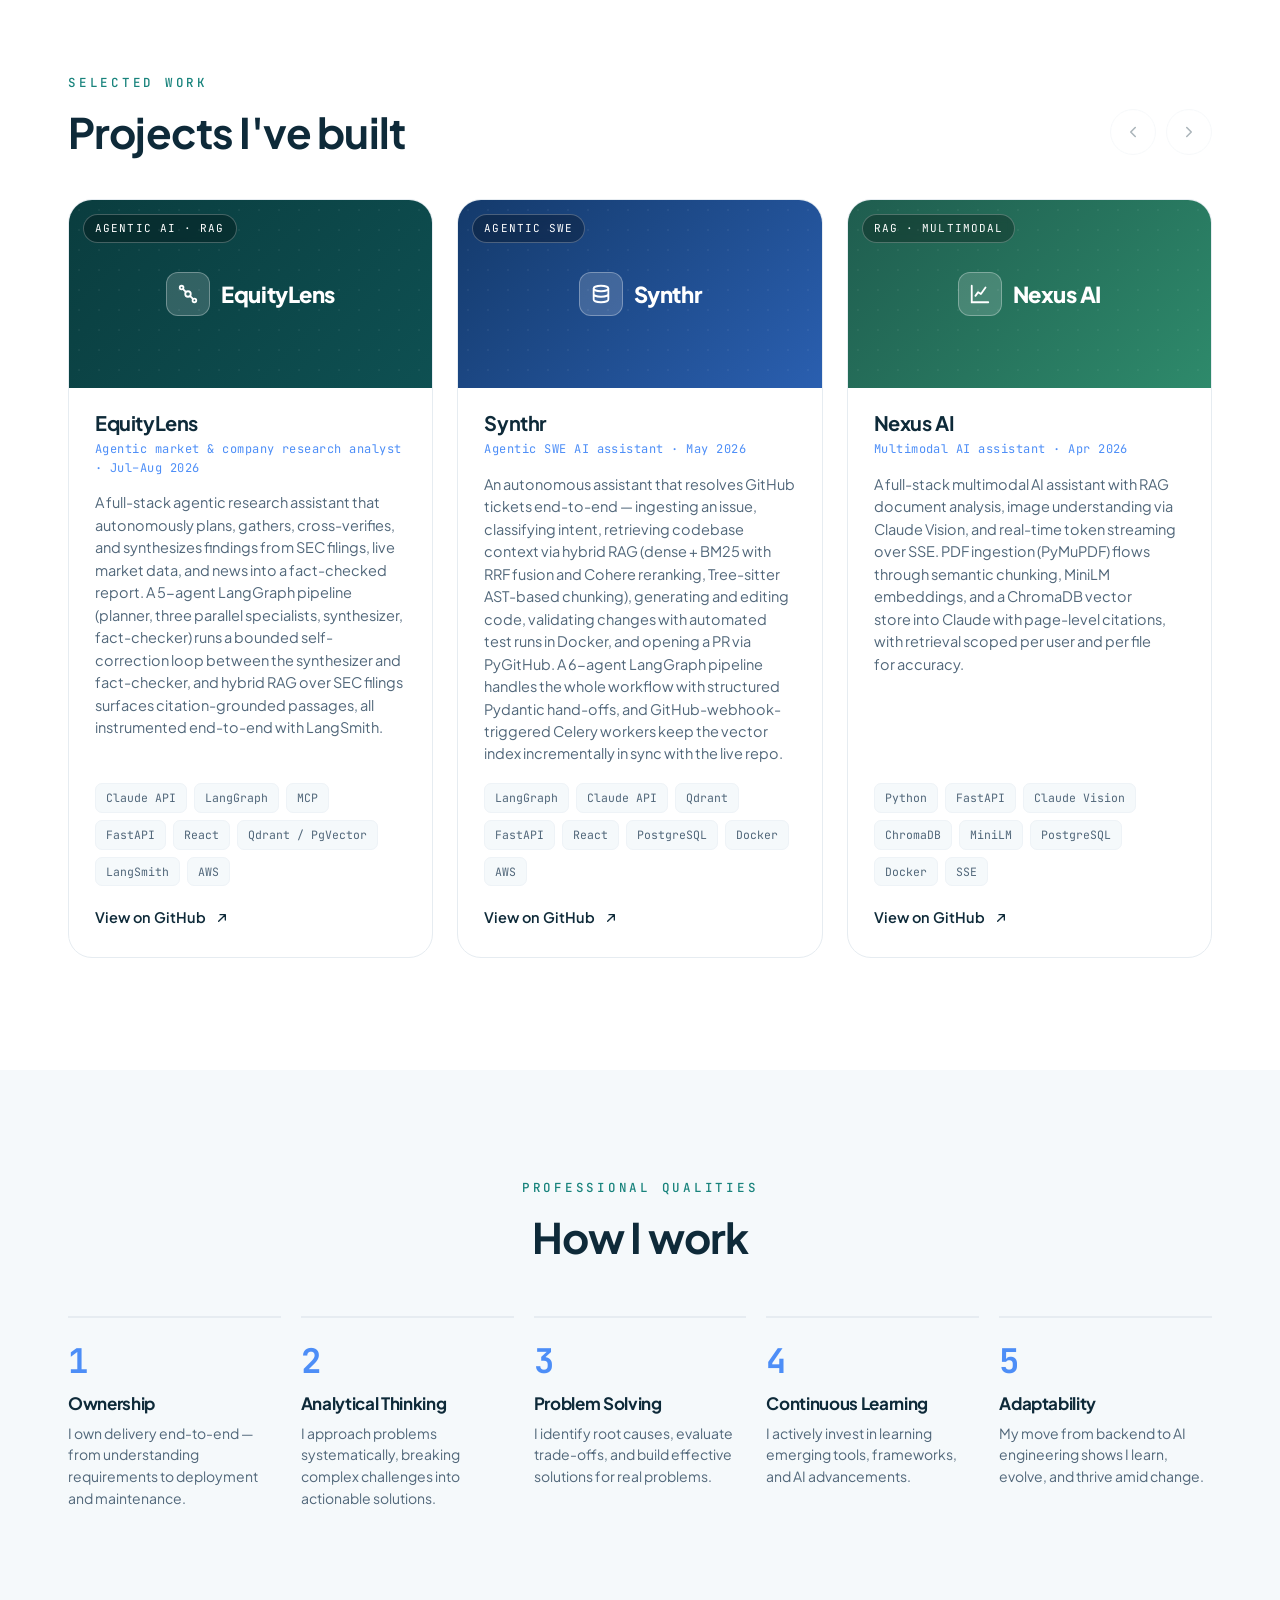
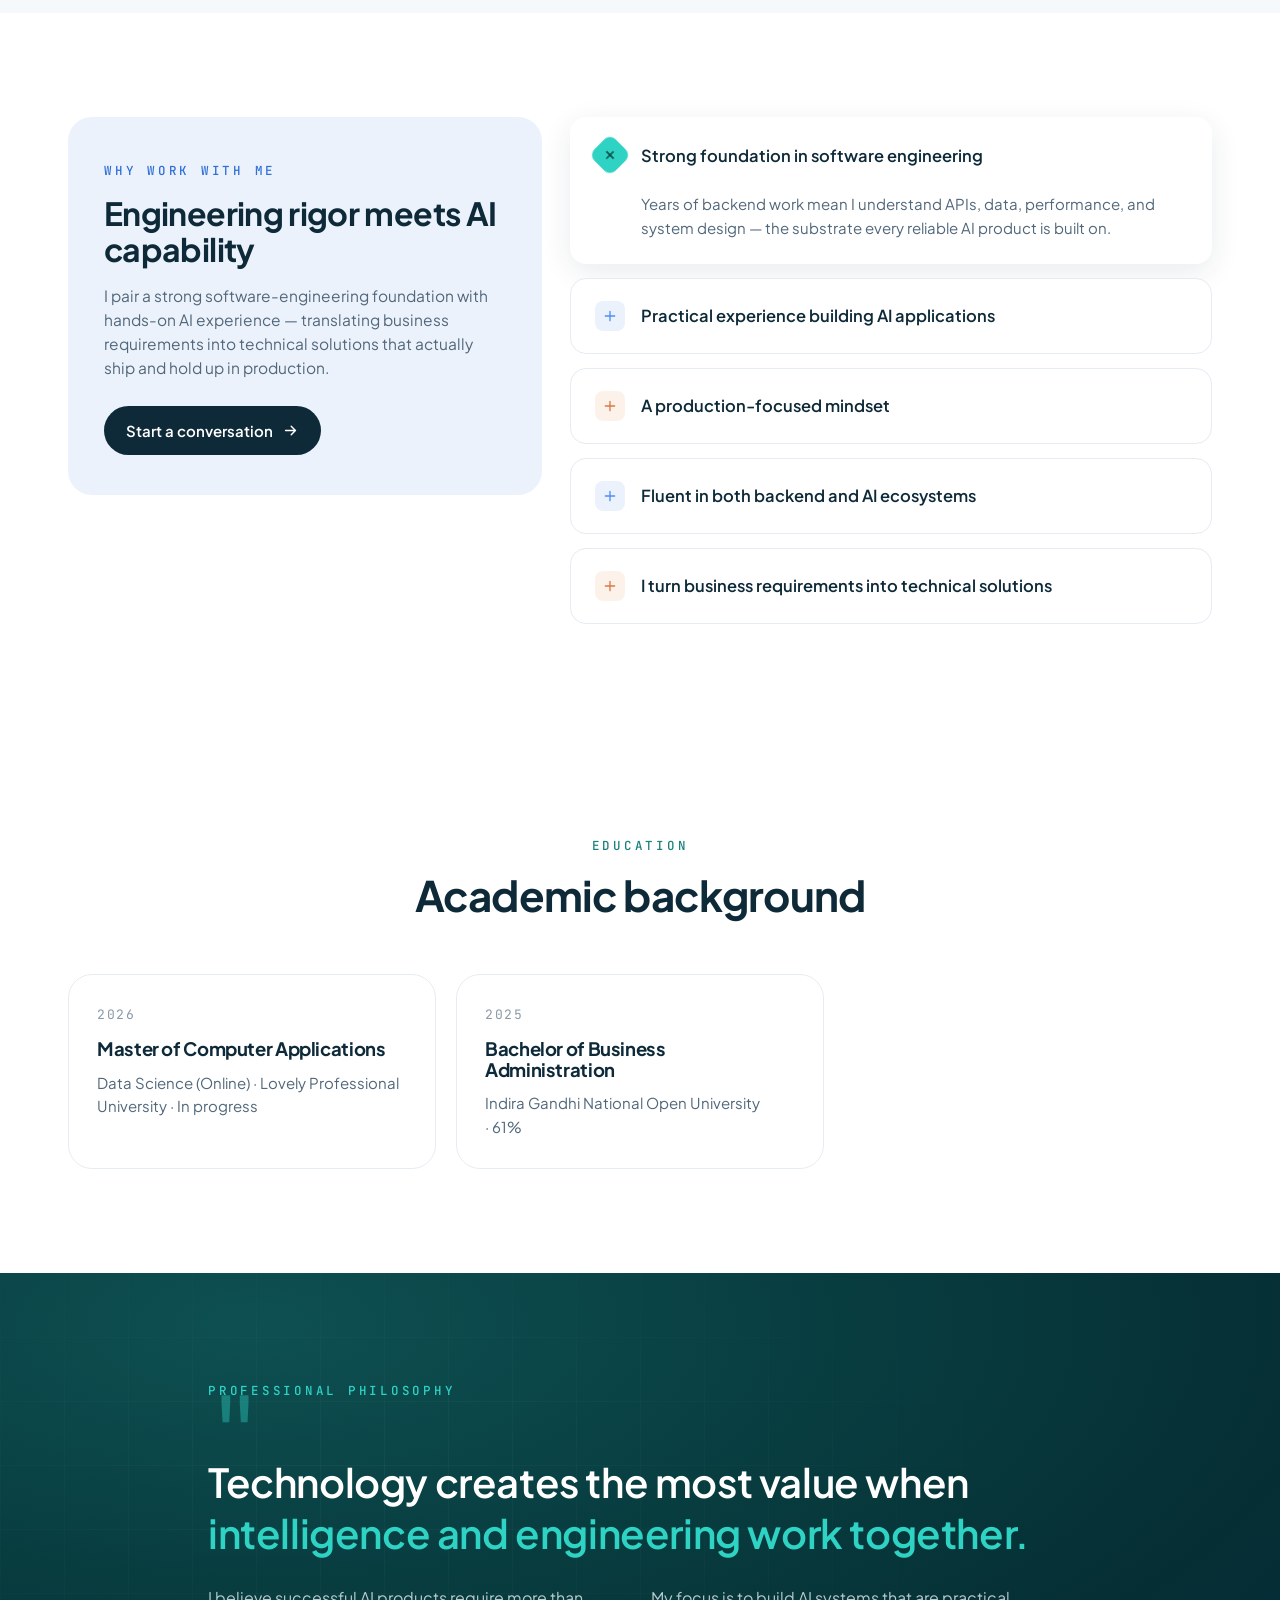
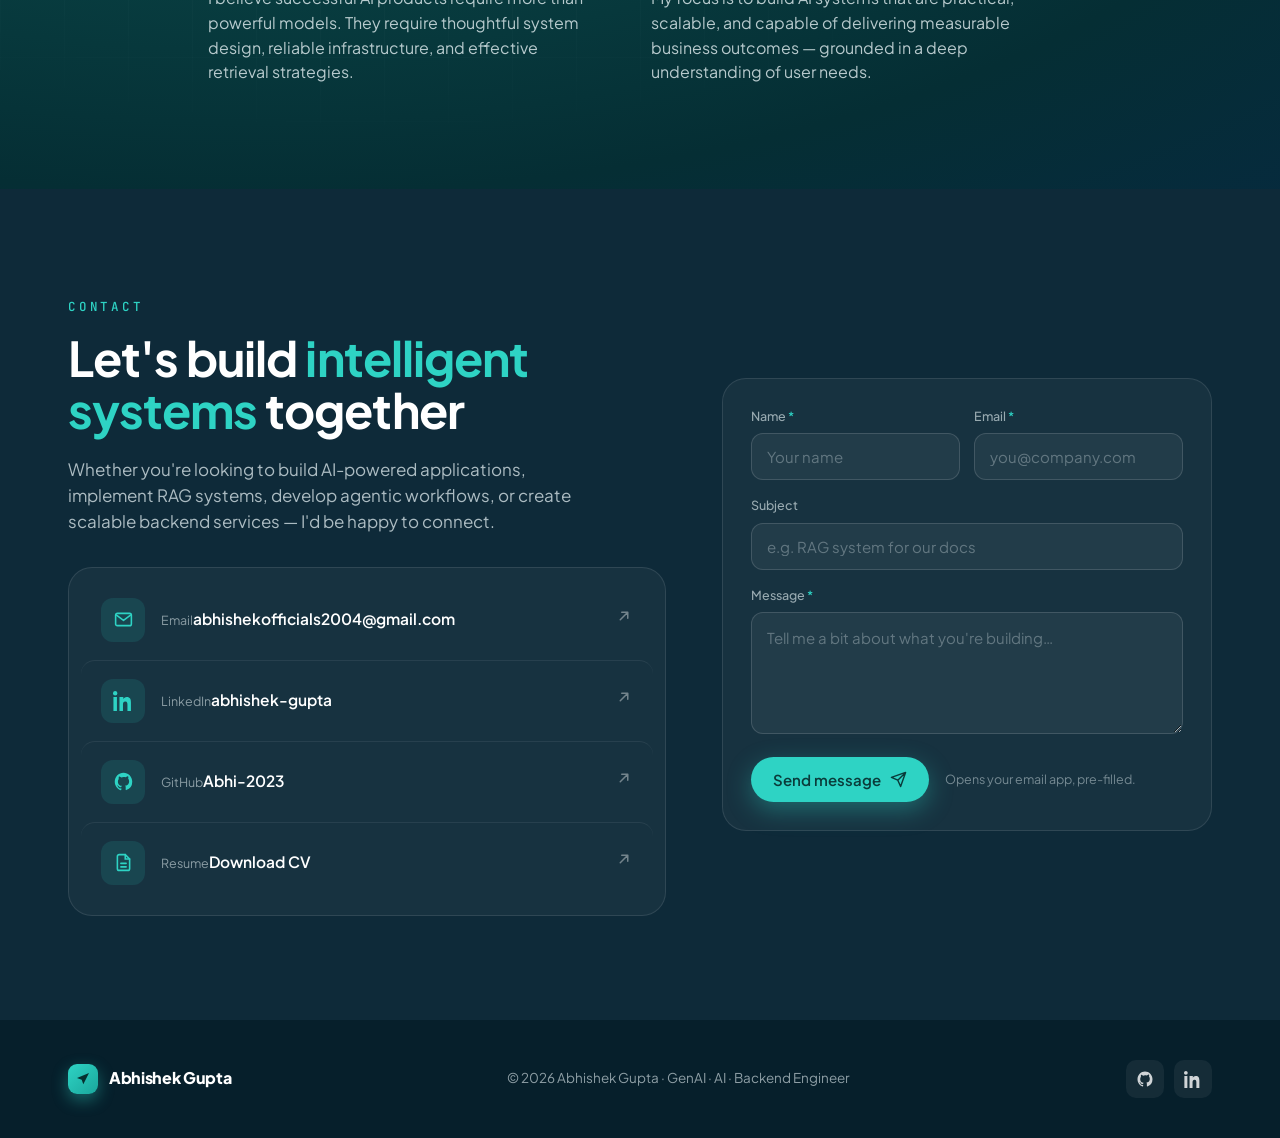
==== commit 0e0dd128: "Updated Portfolio" ====
--- a/Portfolio.html
+++ b/Portfolio.html
@@ -355,7 +355,7 @@
       <div class="tech-card reveal"><h4>Vector Databases</h4><div class="tech-list"><span><i></i>ChromaDB</span><span><i></i>FAISS</span><span><i></i>Qdrant</span><span><i></i>Pinecone</span><span><i></i>Neo4j</span></div></div>
       <div class="tech-card reveal"><h4>AI Security</h4><div class="tech-list"><span><i></i>LangSmith</span><span><i></i>AWS Bedrock Guardrails</span><span><i></i>Guardrail AI</span><span><i></i>Model Versioning</span><span><i></i>Pipeline Monitoring</span></div></div>
       <div class="tech-card reveal"><h4>Cloud &amp; Deployment</h4><div class="tech-list"><span><i></i>Git &amp; GitHub</span><span><i></i>Docker</span><span><i></i>GitHub Actions</span><span><i></i>Docker Compose</span><span><i></i>AWS EC2</span><span><i></i>AWS S3</span><span><i></i>AWS Bedrock</span></div></div>
-      <div class="tech-card reveal" style="grid-column: span 3;"><h4>AI Development Tools &amp; Hard Skills</h4><div class="tech-list"><span><i></i>GitHub Copilot</span><span><i></i>Cursor</span><span><i></i>Claude Code</span><span><i></i>Codex</span><span><i></i>Gen AI System Design</span><span><i></i>Event-Driven Architectures</span><span><i></i>Agile Methodology</span></div></div>
+      <div class="tech-card reveal" style="grid-column: span 3;"><h4>AI Development Tools &amp; Hard Skills</h4><div class="tech-list"><span><i></i>GitHub Copilot</span><span><i></i>Cursor</span><span><i></i>Claude Code</span><span><i></i>Codex</span><span><i></i>Gen AI System Design</span><span><i></i>Event-Driven Architectures</span><span><i></i>Agile Methodology</span><span><i></i>Debugging</span><span><i></i>Data Structures</span><span><i></i>Technical Documentation</span></div></div>
     </div>
   </div>
 </section>
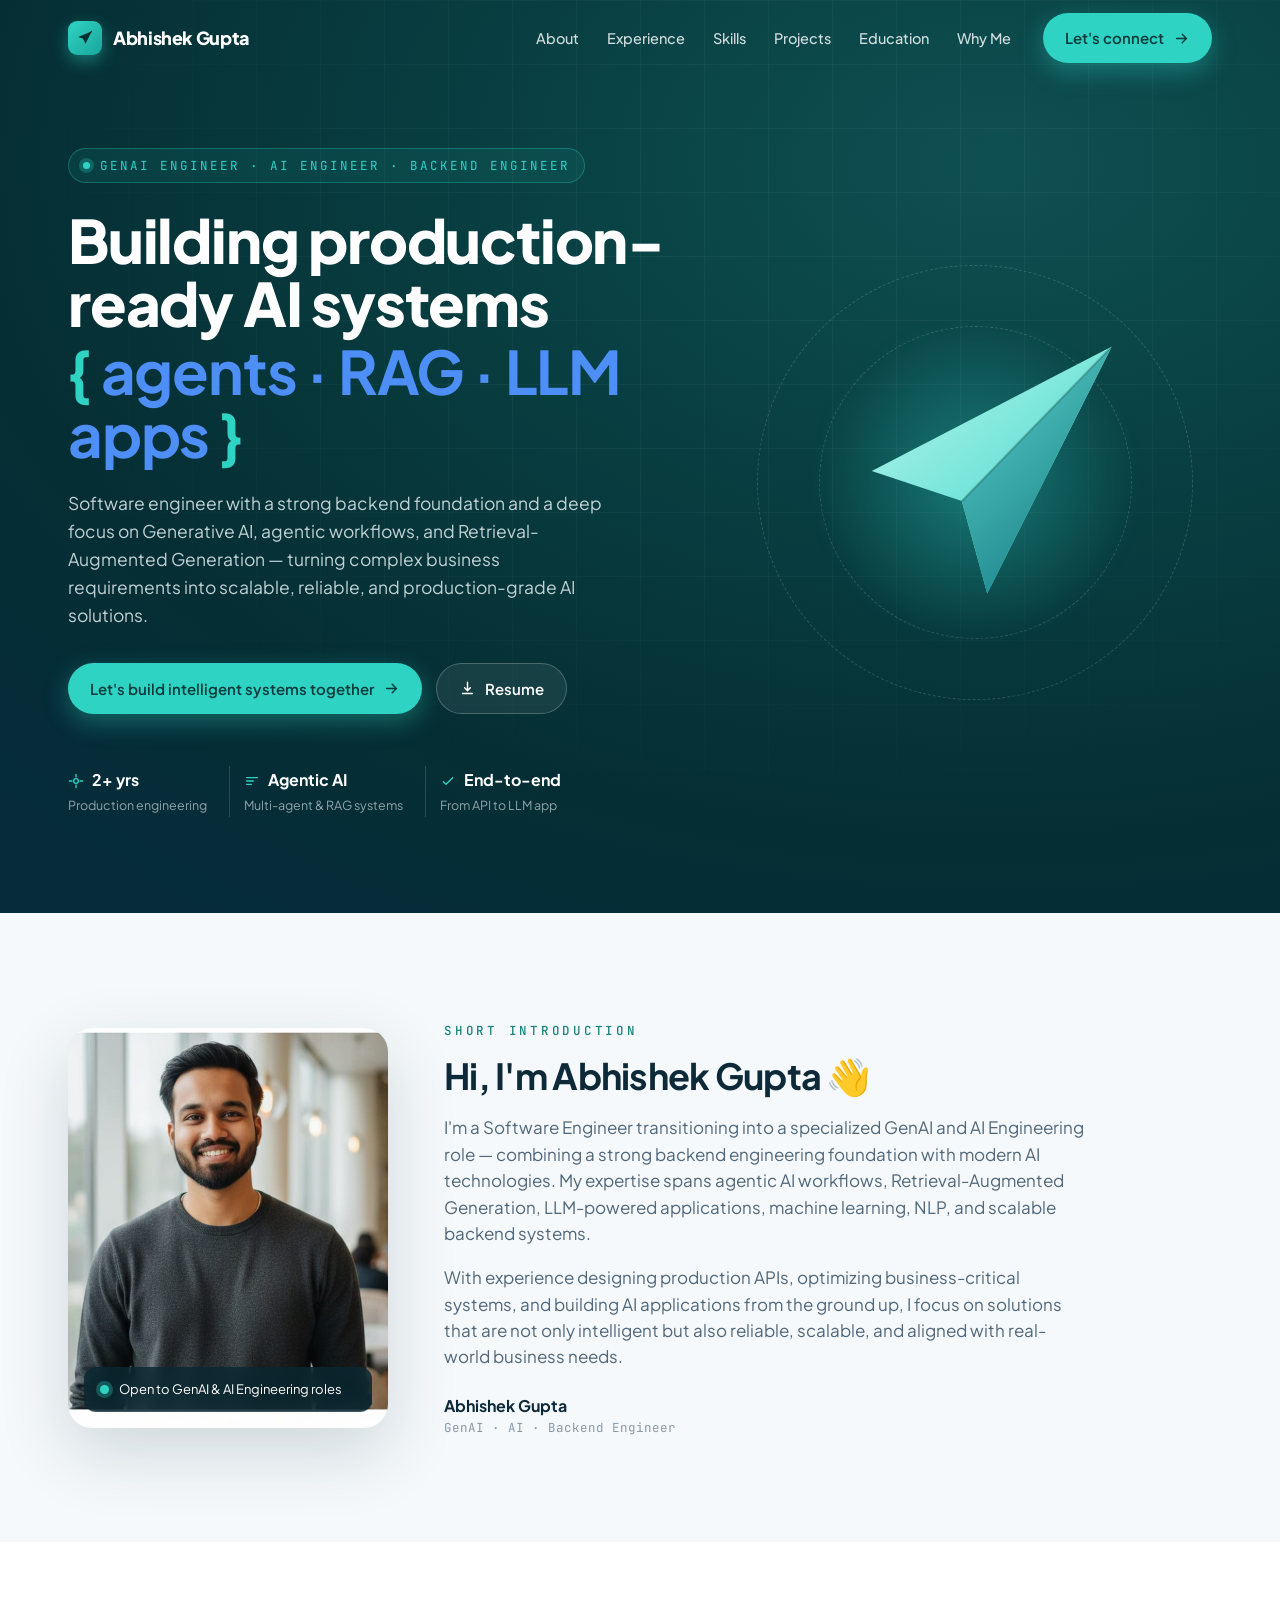
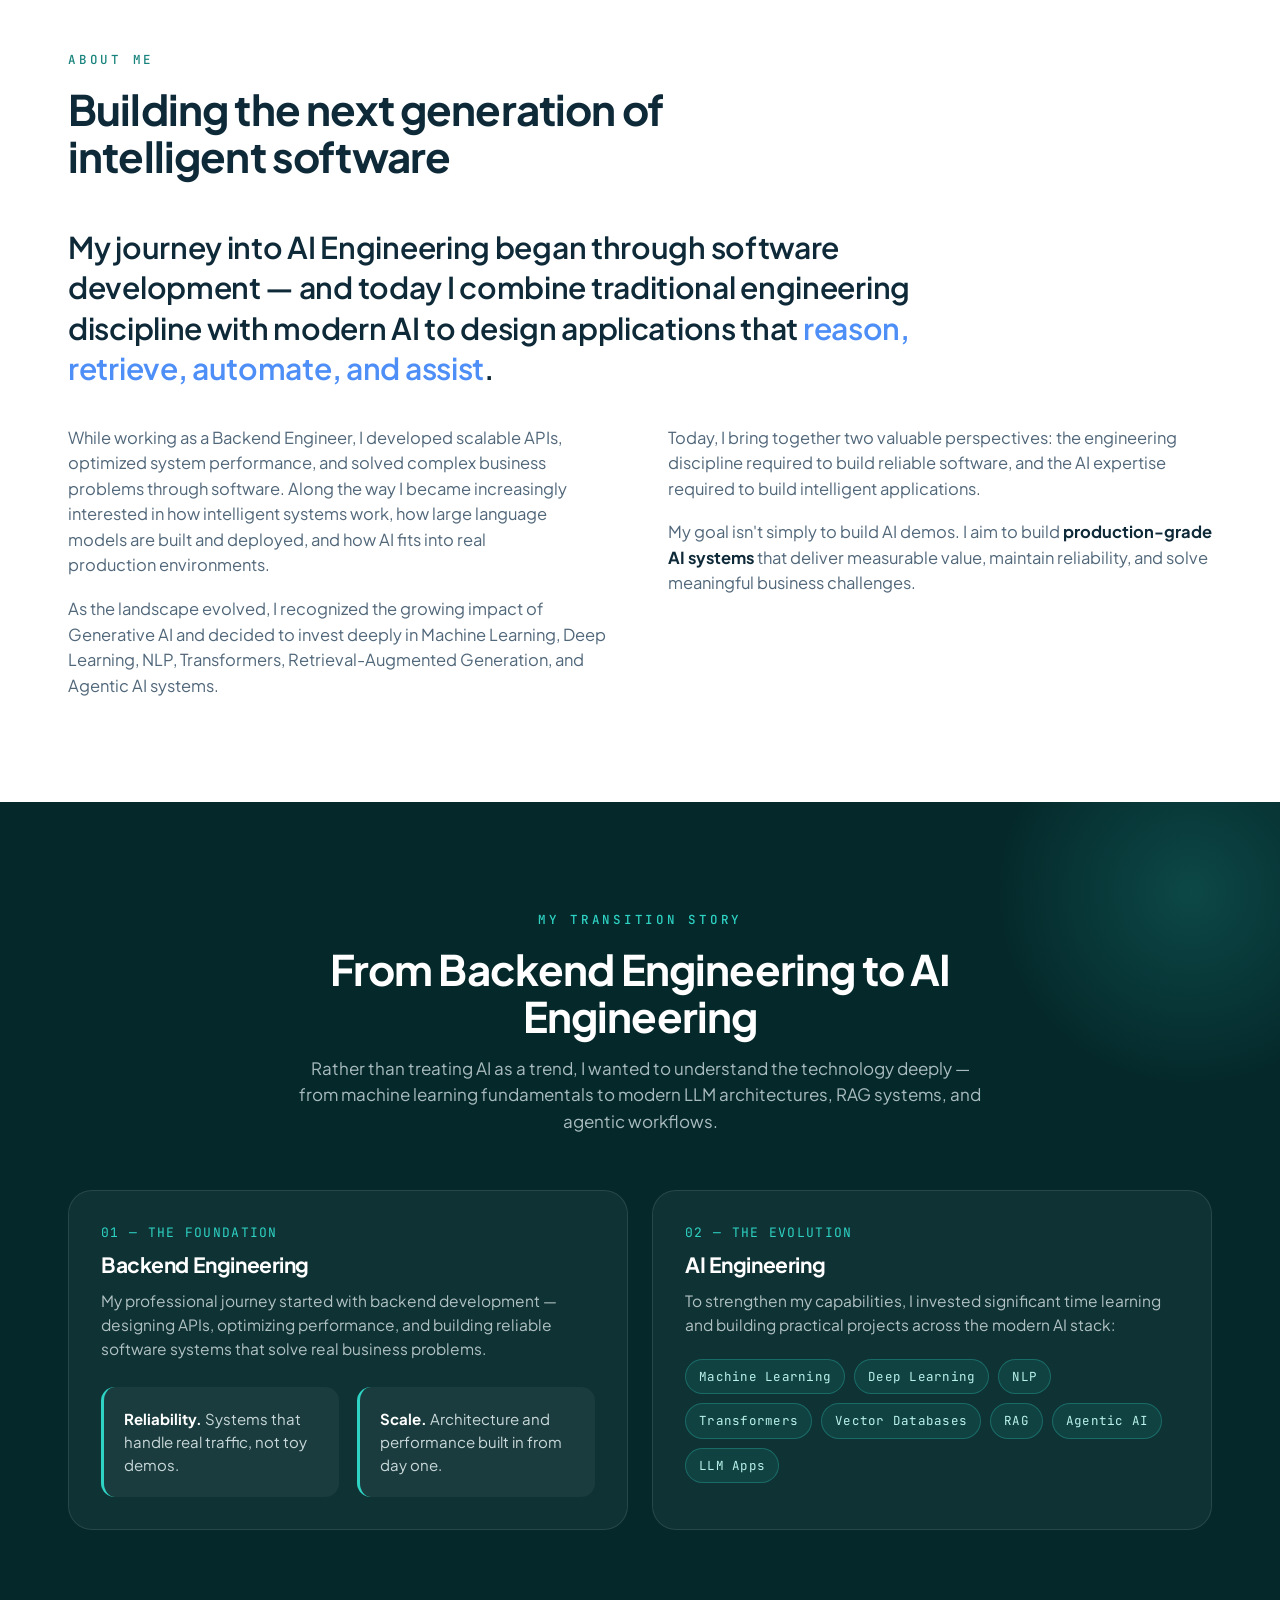
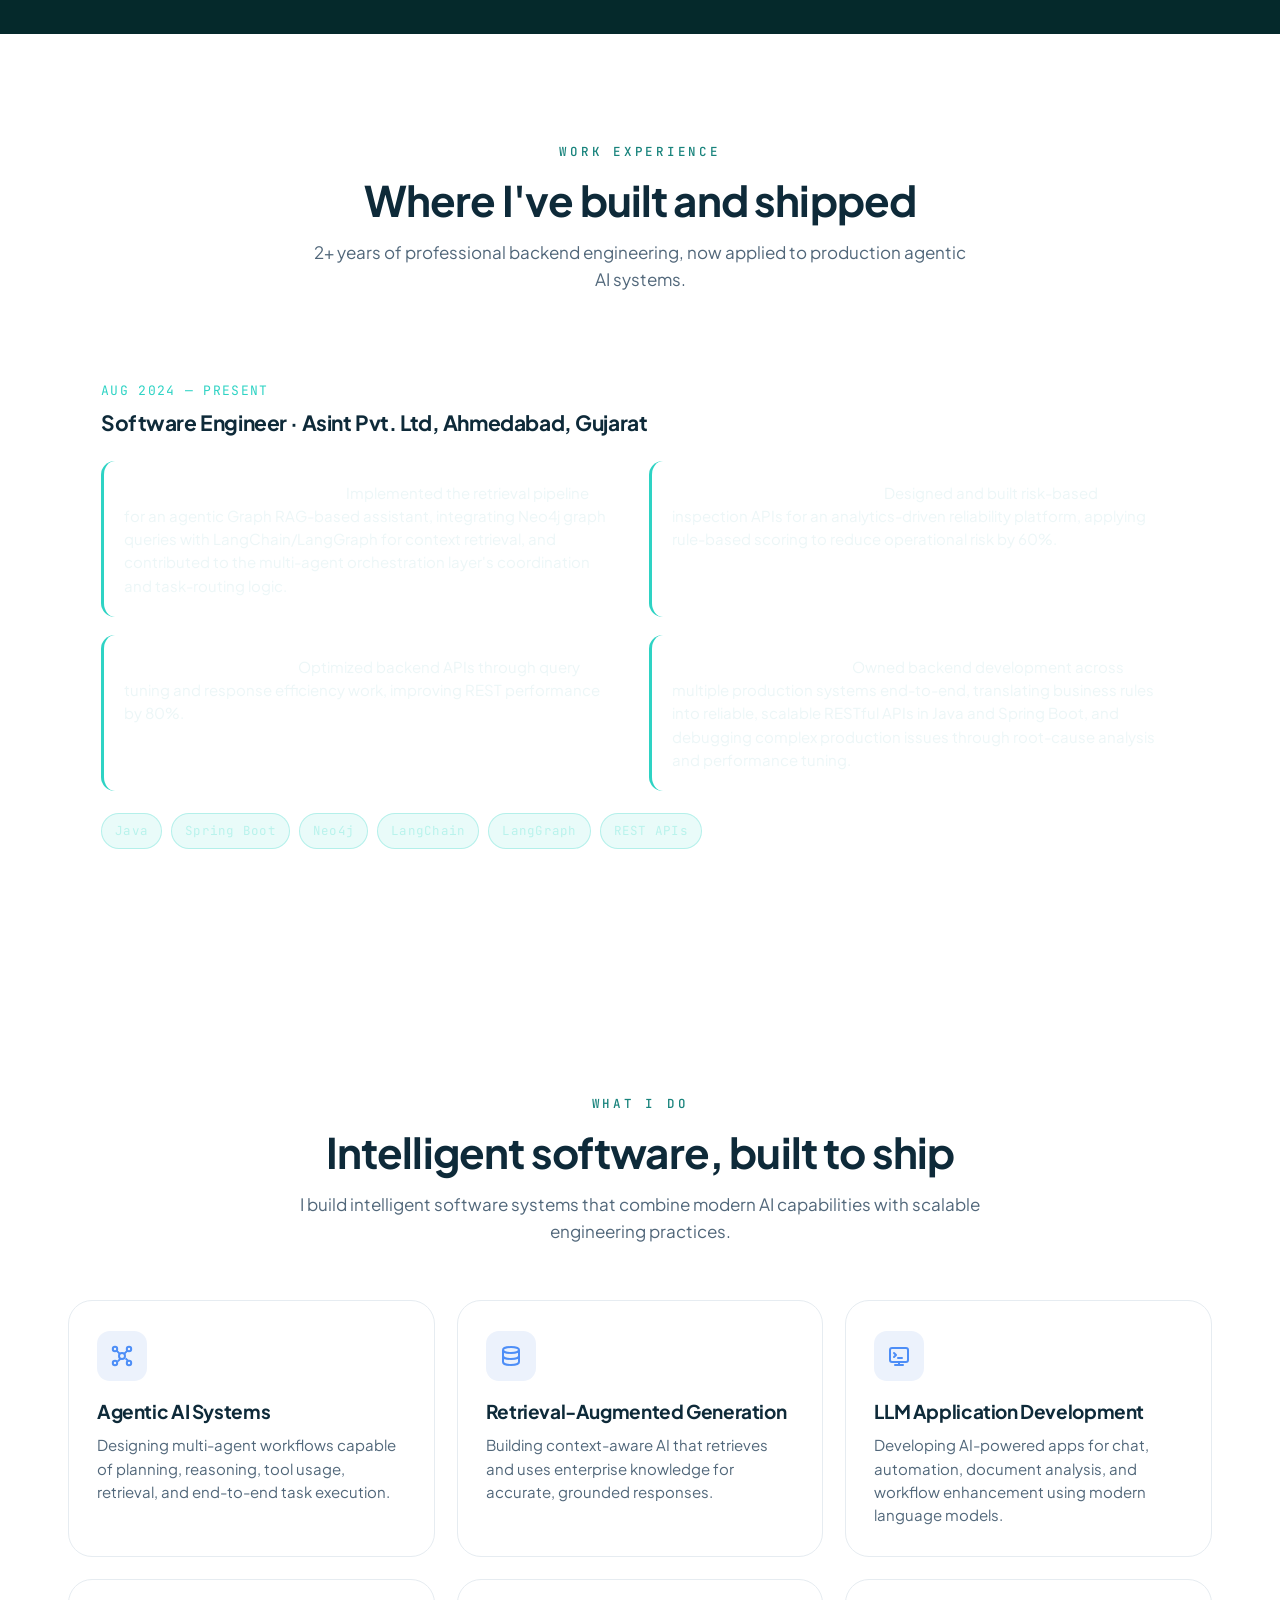
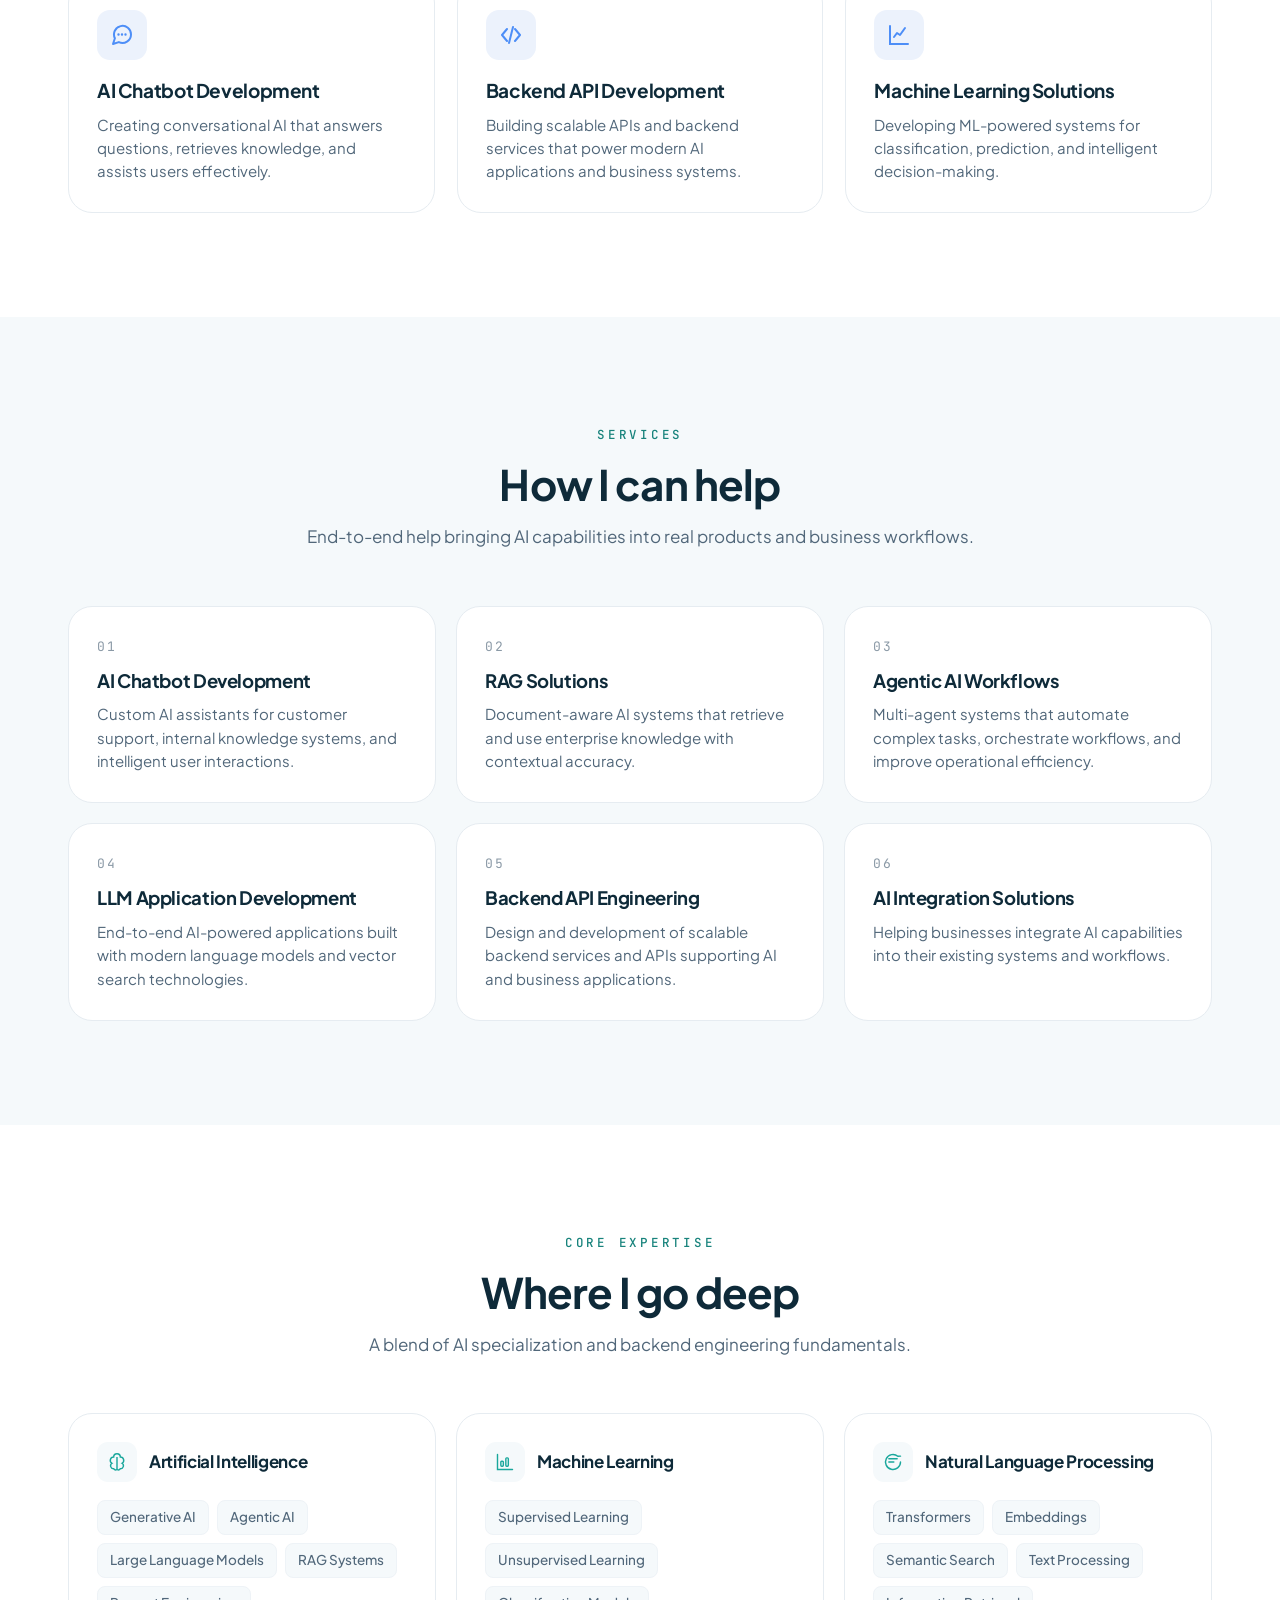
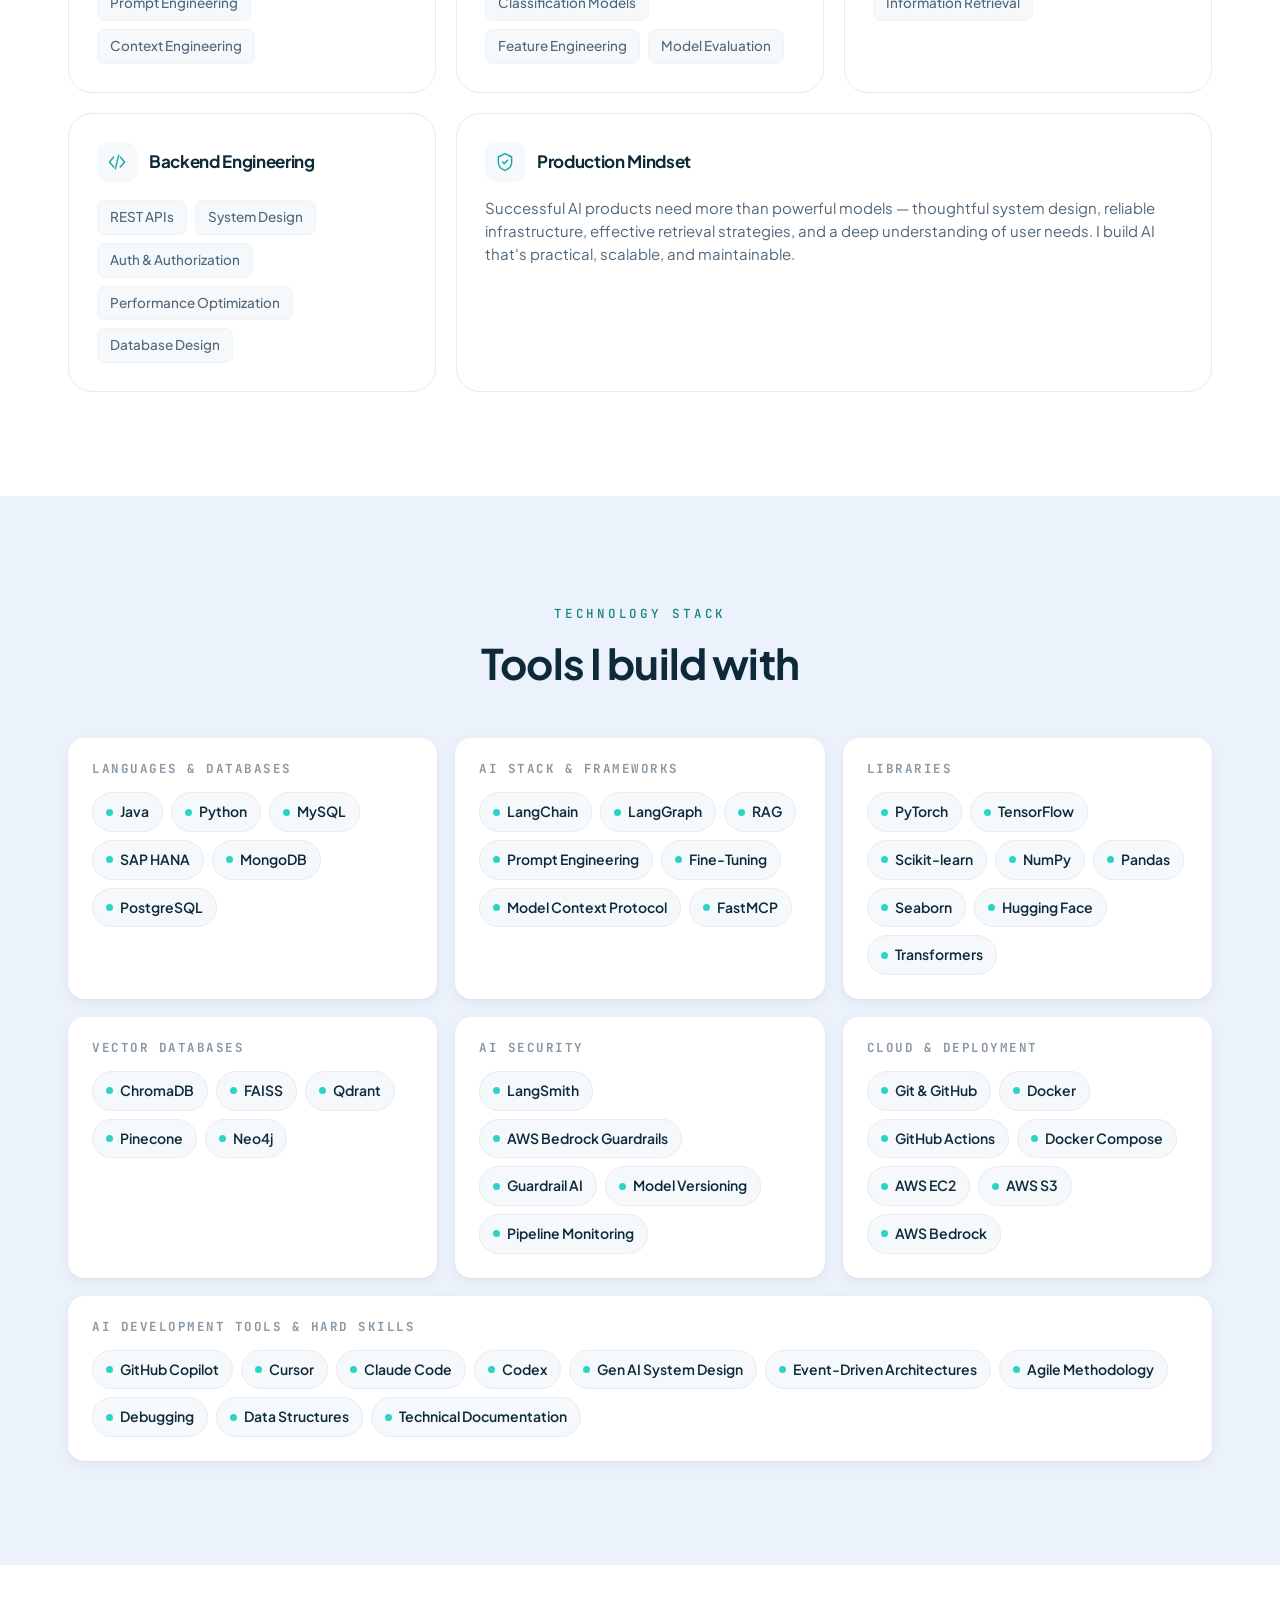
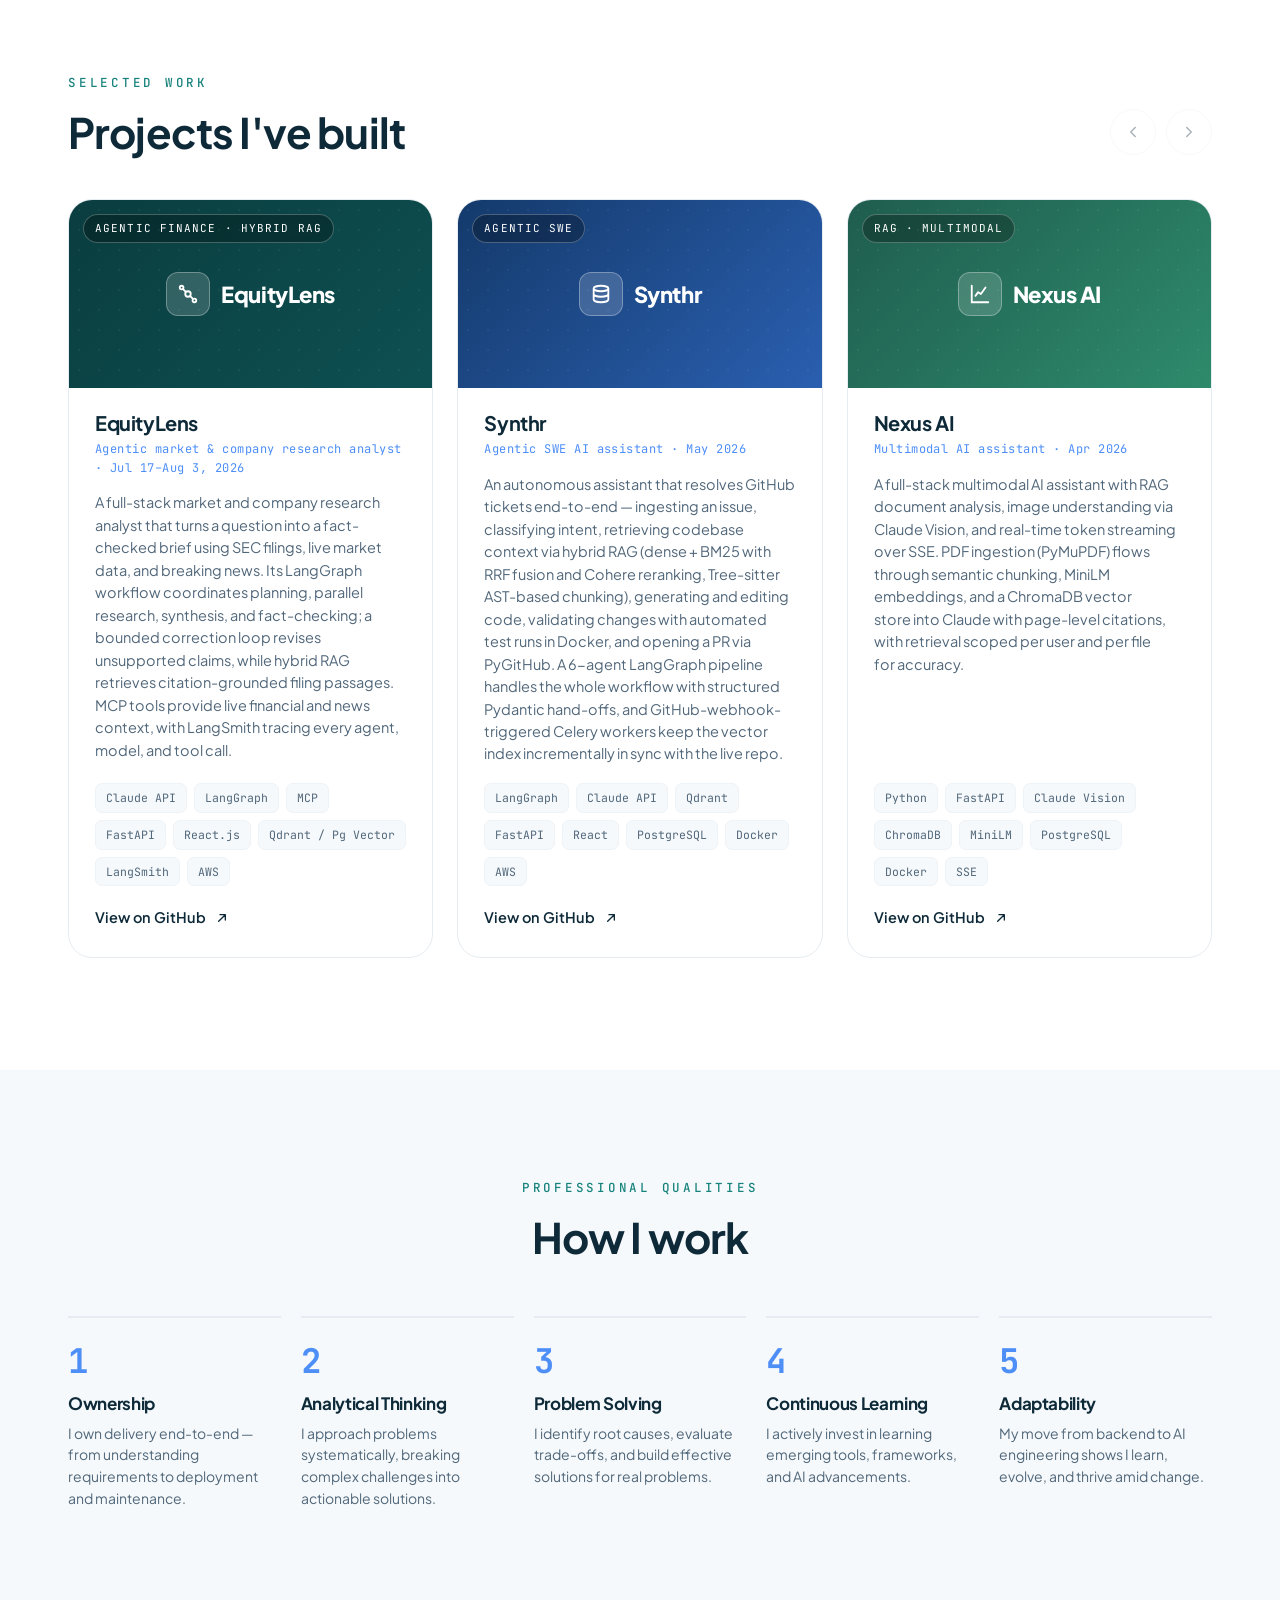
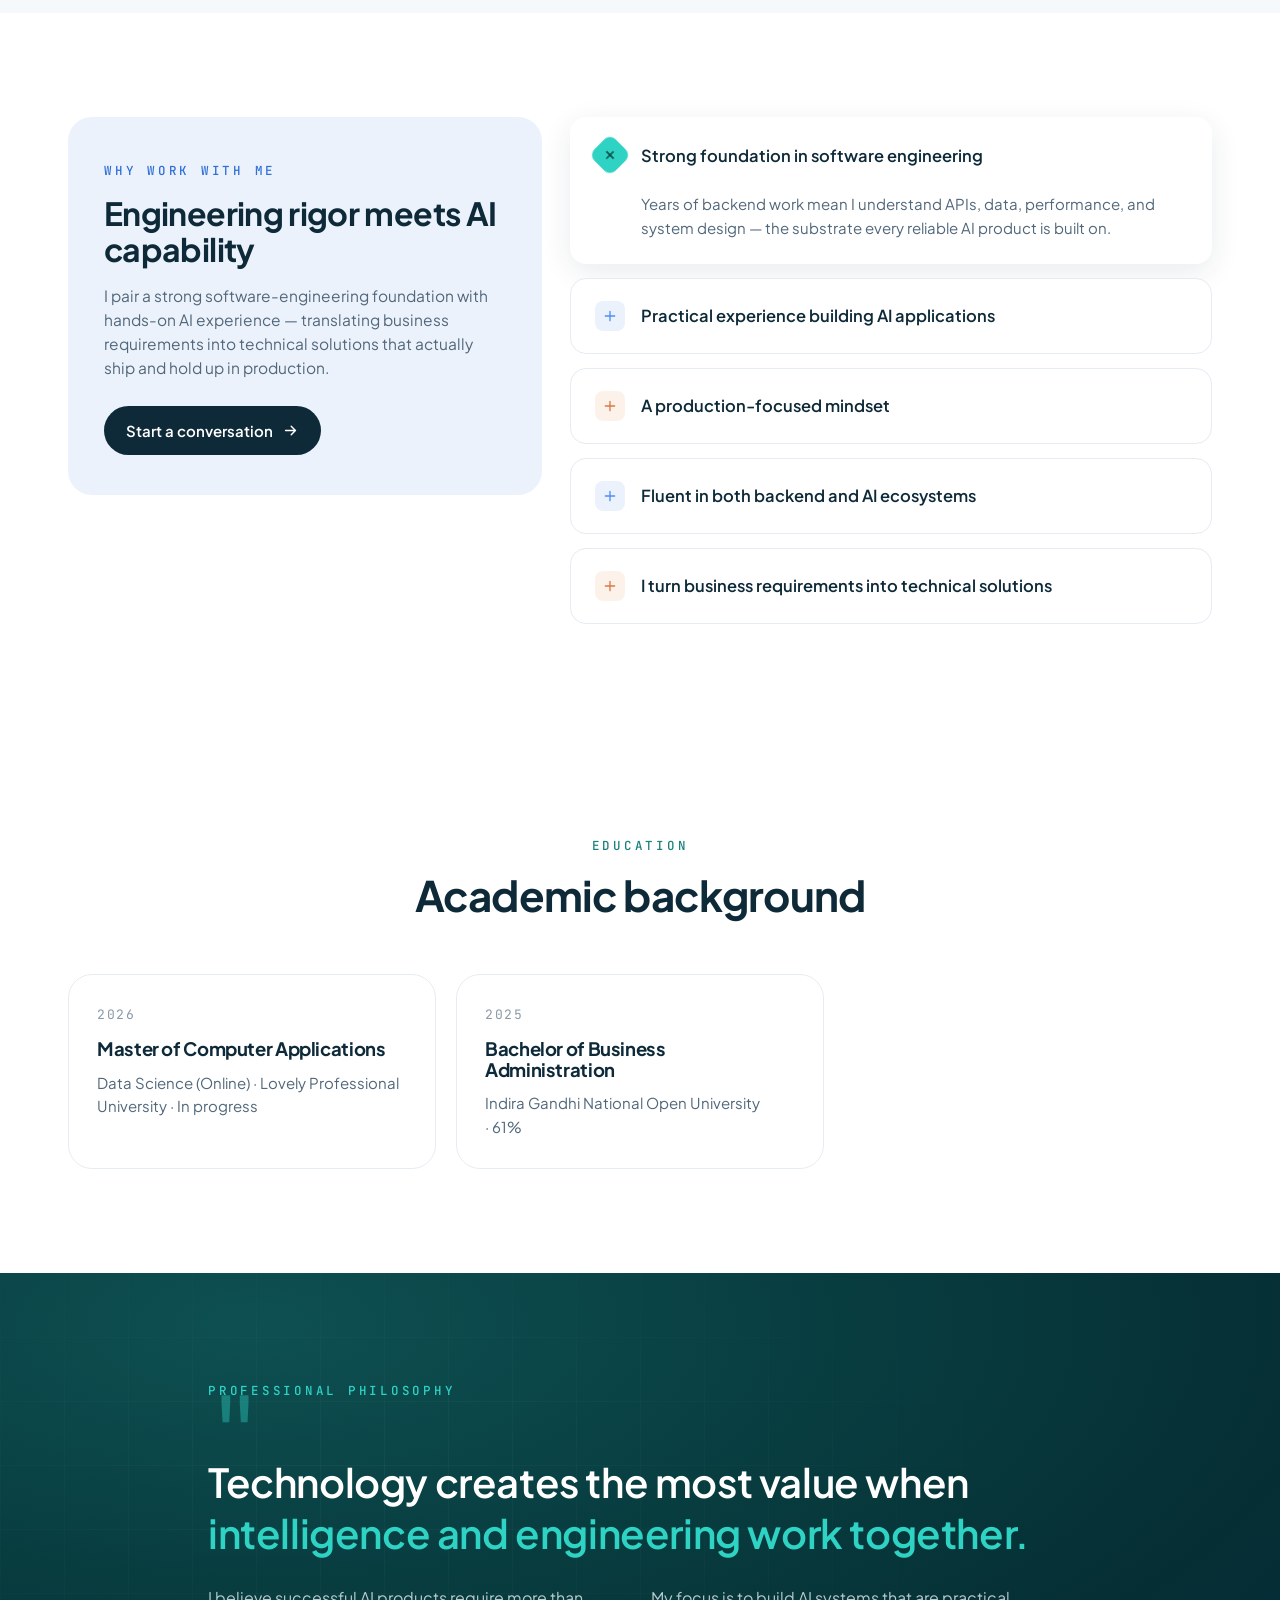
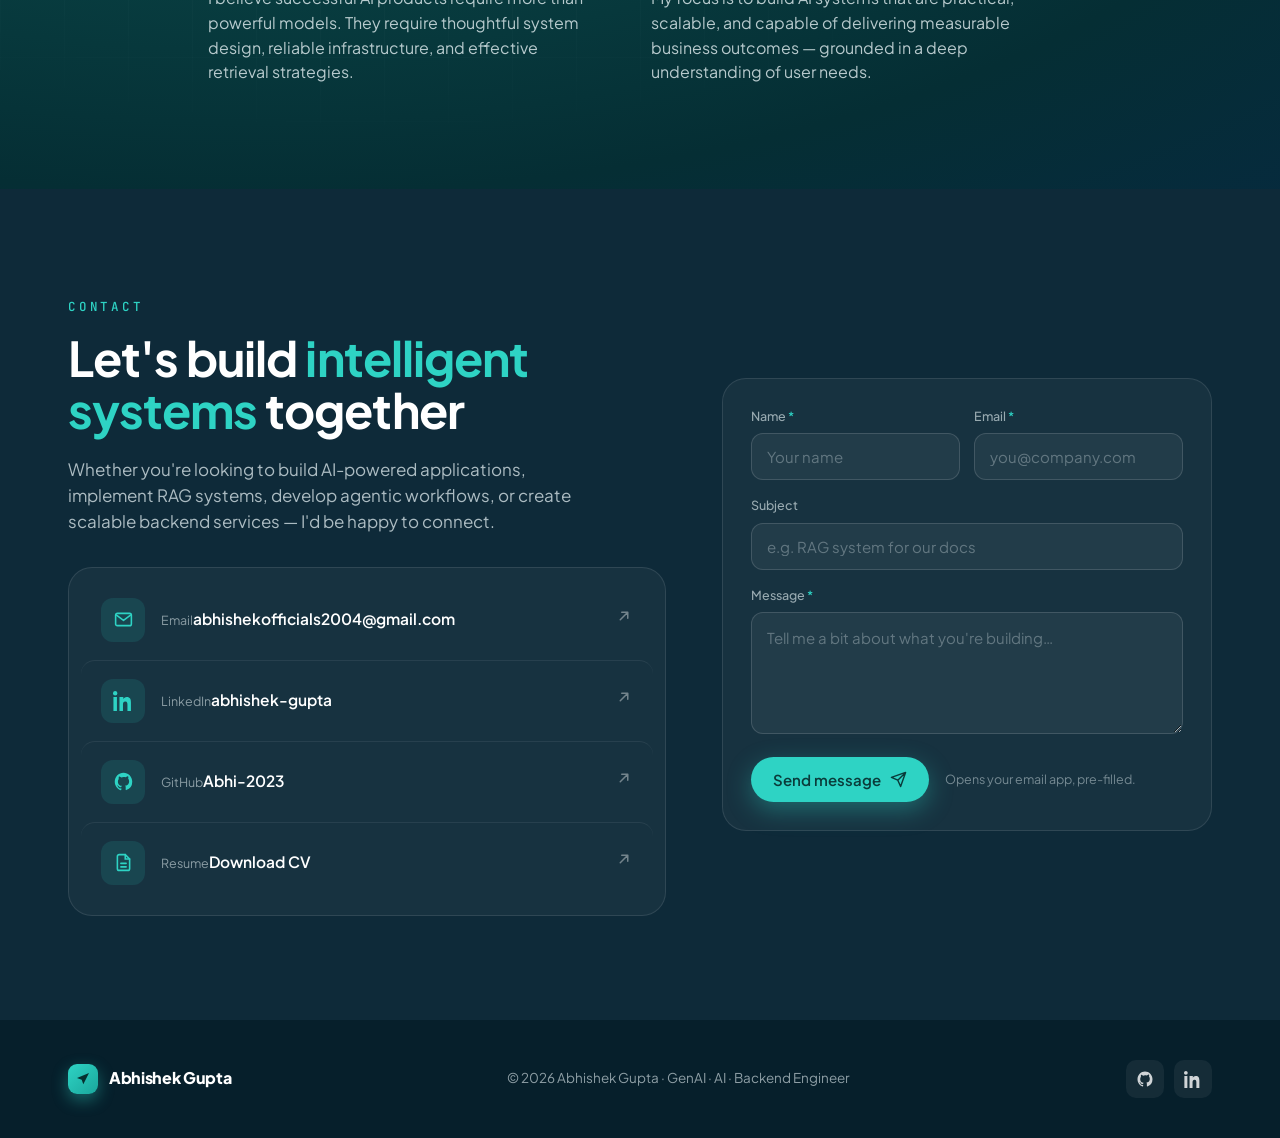
==== commit 20bdb5a9: "Updated Portfolio" ====
--- a/Portfolio.html
+++ b/Portfolio.html
@@ -376,14 +376,14 @@
     <div class="proj-track" id="projTrack">
       <article class="proj-card">
         <div class="proj-thumb t-agent">
-          <span class="pt-tag">Agentic AI · RAG</span>
+          <span class="pt-tag">Agentic Finance · Hybrid RAG</span>
           <span class="pt-logo"><span class="lg"><svg viewBox="0 0 24 24" fill="none"><circle cx="12" cy="12" r="3" stroke="#fff" stroke-width="2"/><circle cx="5" cy="5" r="2" stroke="#fff" stroke-width="2"/><circle cx="19" cy="19" r="2" stroke="#fff" stroke-width="2"/><path d="m6.6 6.6 3 3m4.8 4.8 3 3" stroke="#fff" stroke-width="2"/></svg></span>EquityLens</span>
         </div>
         <div class="proj-body">
           <h3>EquityLens</h3>
-          <div class="pb-sub">Agentic market &amp; company research analyst · Jul–Aug 2026</div>
-          <p>A full-stack agentic research assistant that autonomously plans, gathers, cross-verifies, and synthesizes findings from SEC filings, live market data, and news into a fact-checked report. A 5-agent LangGraph pipeline (planner, three parallel specialists, synthesizer, fact-checker) runs a bounded self-correction loop between the synthesizer and fact-checker, and hybrid RAG over SEC filings surfaces citation-grounded passages, all instrumented end-to-end with LangSmith.</p>
-          <div class="proj-stack"><span>Claude API</span><span>LangGraph</span><span>MCP</span><span>FastAPI</span><span>React</span><span>Qdrant / PgVector</span><span>LangSmith</span><span>AWS</span></div>
+          <div class="pb-sub">Agentic market &amp; company research analyst · Jul 17–Aug 3, 2026</div>
+          <p>A full-stack market and company research analyst that turns a question into a fact-checked brief using SEC filings, live market data, and breaking news. Its LangGraph workflow coordinates planning, parallel research, synthesis, and fact-checking; a bounded correction loop revises unsupported claims, while hybrid RAG retrieves citation-grounded filing passages. MCP tools provide live financial and news context, with LangSmith tracing every agent, model, and tool call.</p>
+          <div class="proj-stack"><span>Claude API</span><span>LangGraph</span><span>MCP</span><span>FastAPI</span><span>React.js</span><span>Qdrant / Pg Vector</span><span>LangSmith</span><span>AWS</span></div>
           <a class="proj-link" href="https://github.com/Abhi-2023" target="_blank" rel="noopener">View on GitHub
             <svg viewBox="0 0 24 24" fill="none"><path d="M7 17 17 7M9 7h8v8" stroke="currentColor" stroke-width="2" stroke-linecap="round" stroke-linejoin="round"/></svg>
           </a>
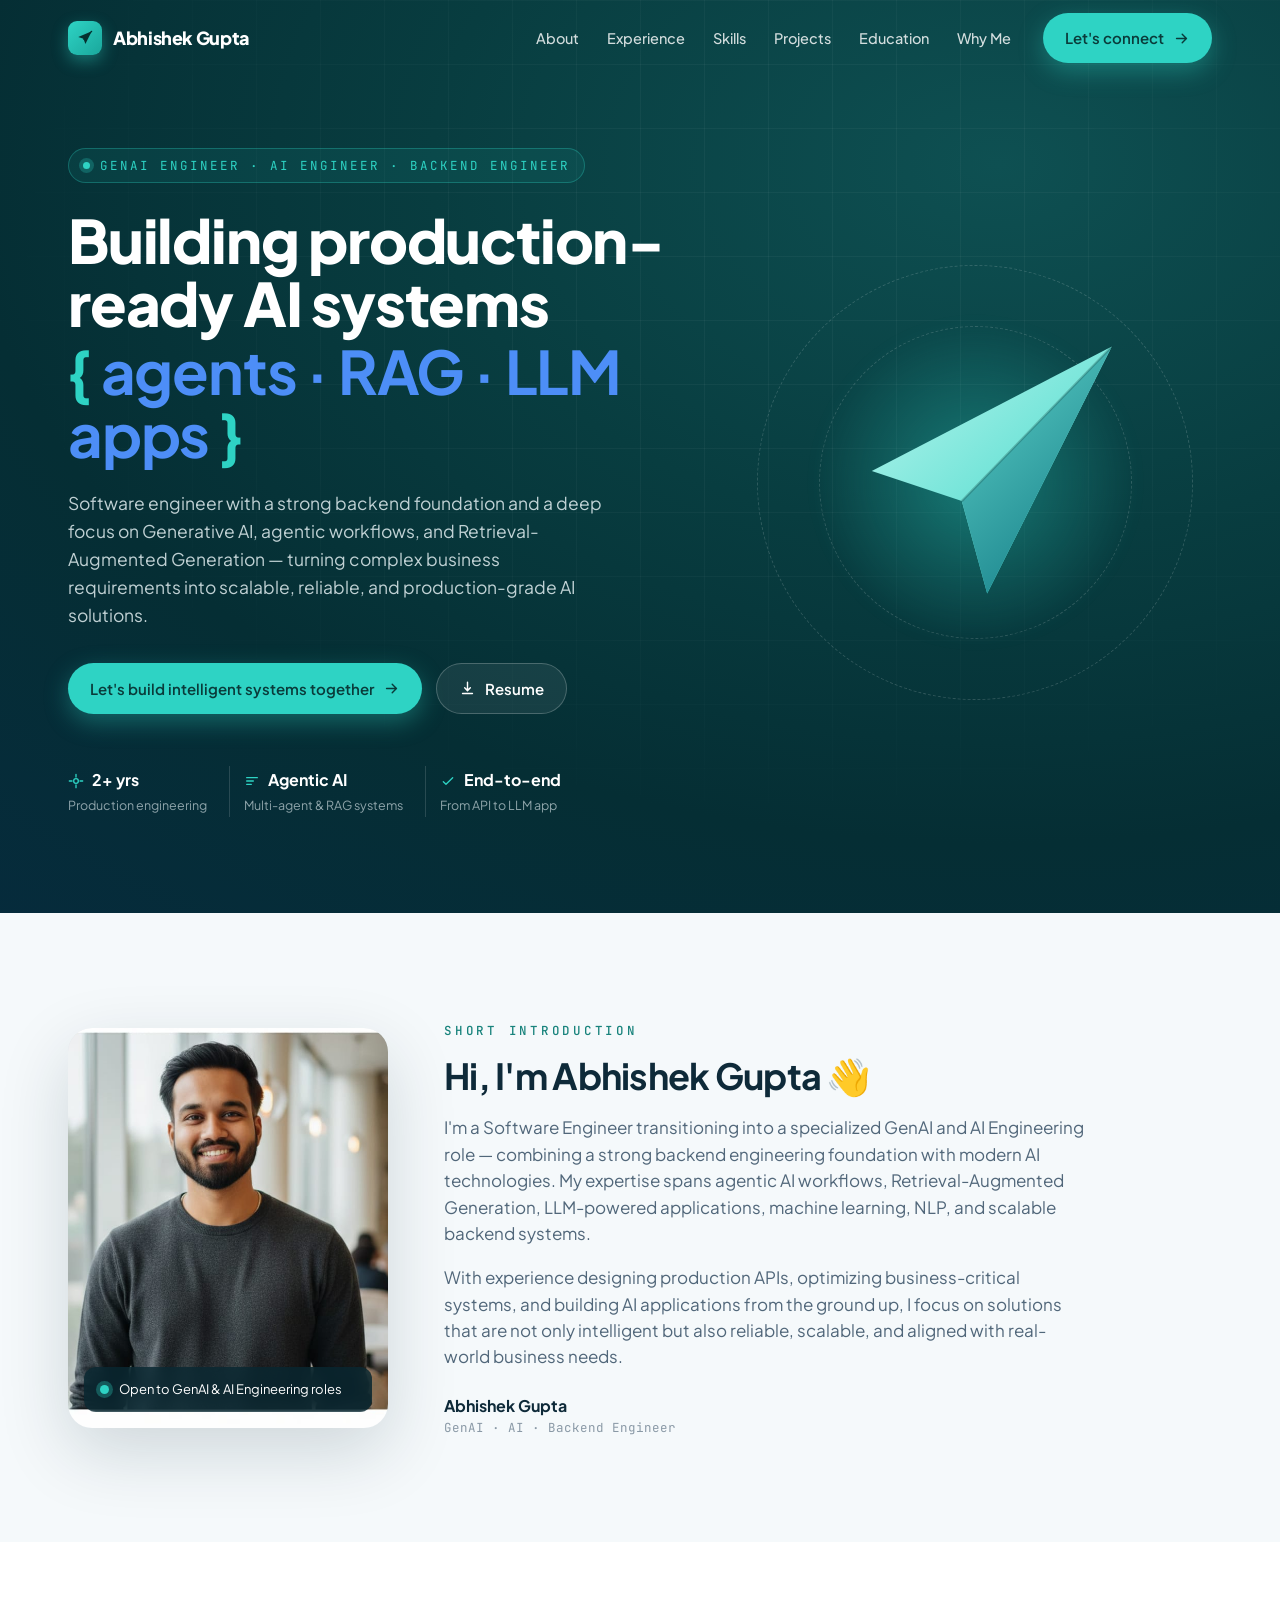
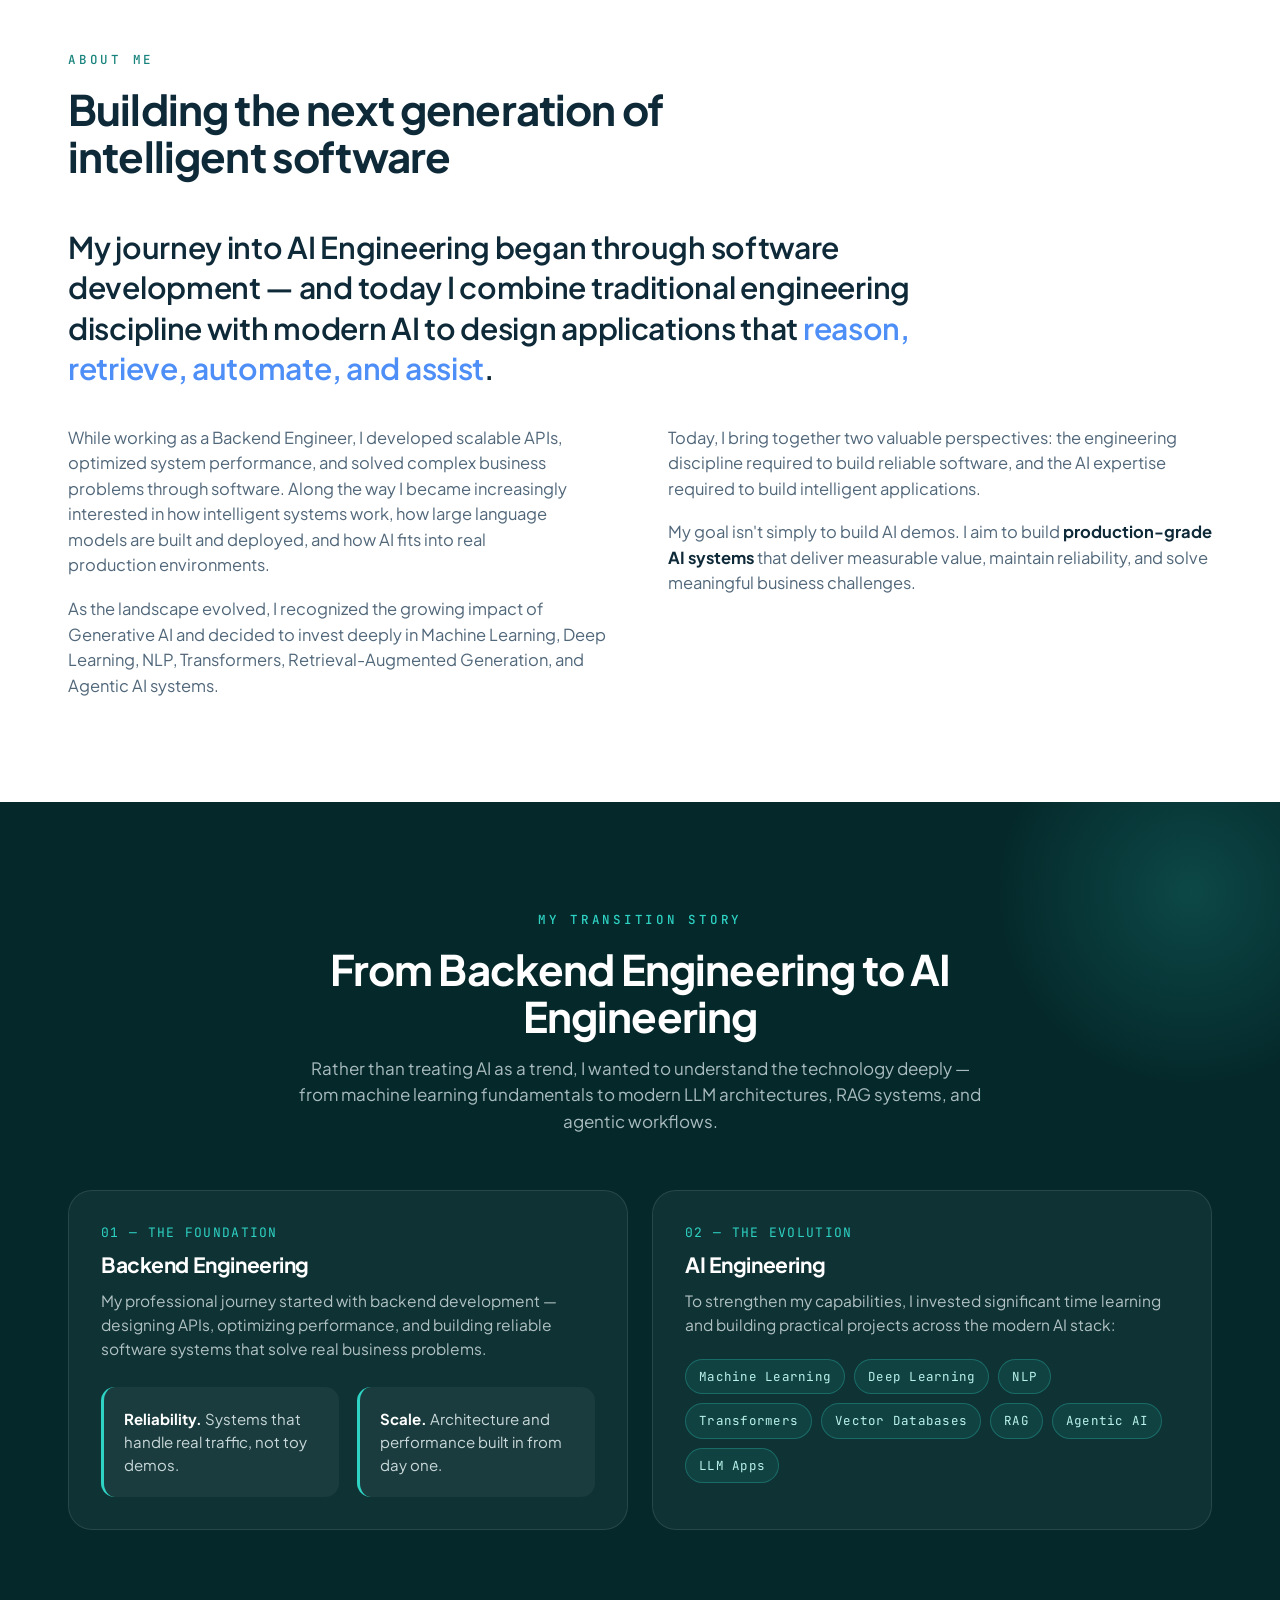
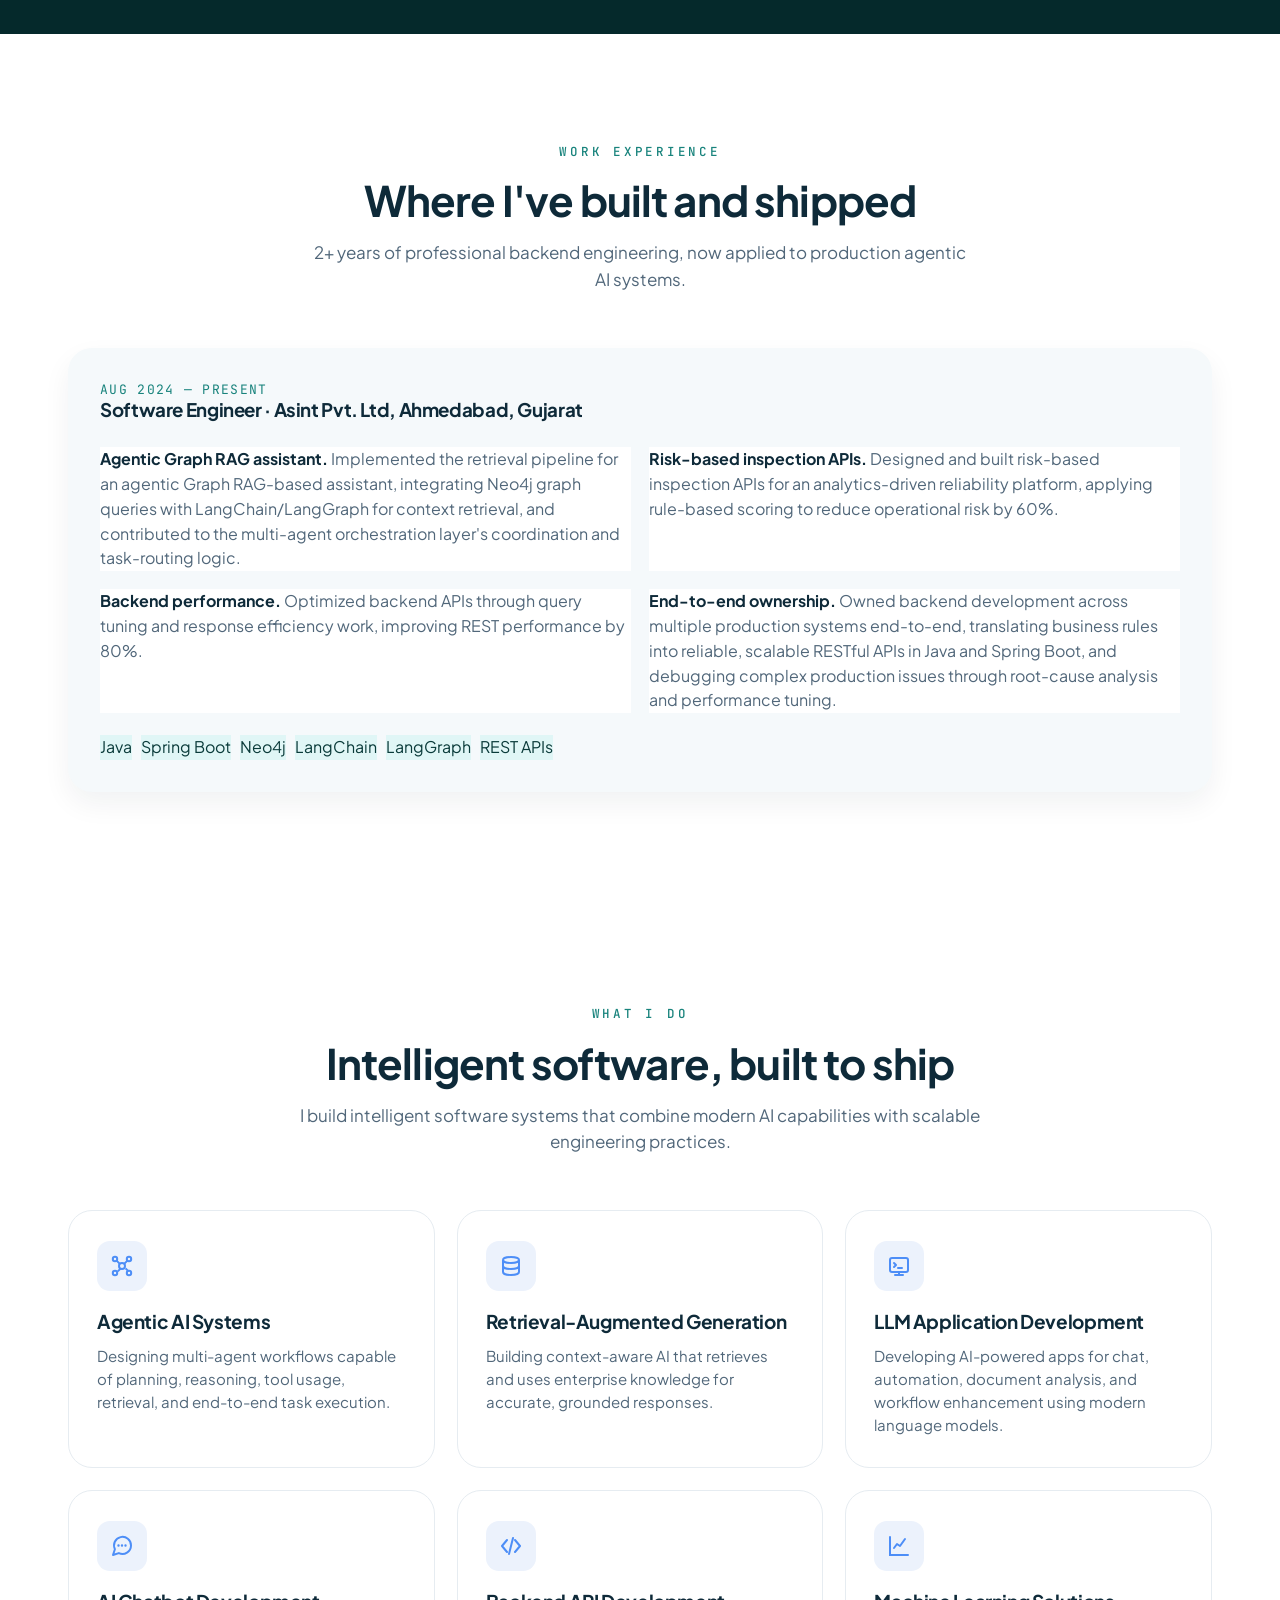
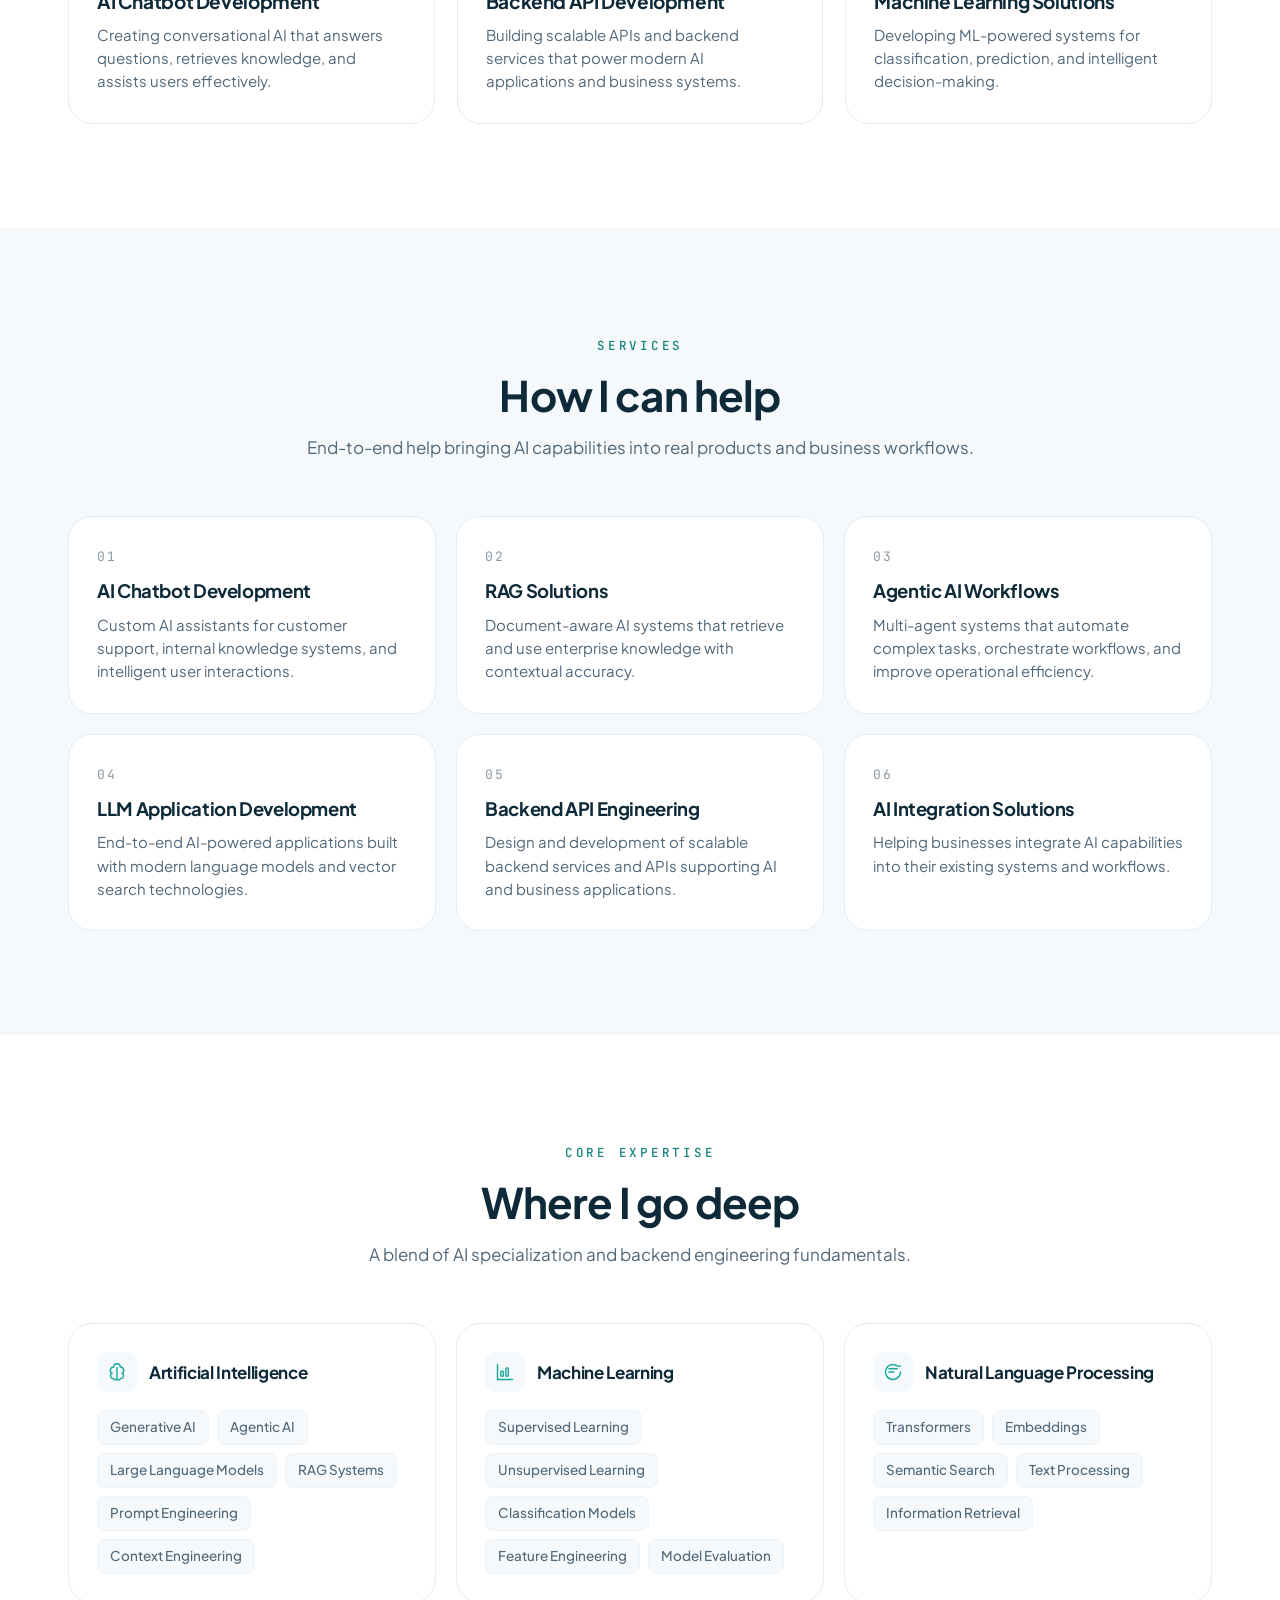
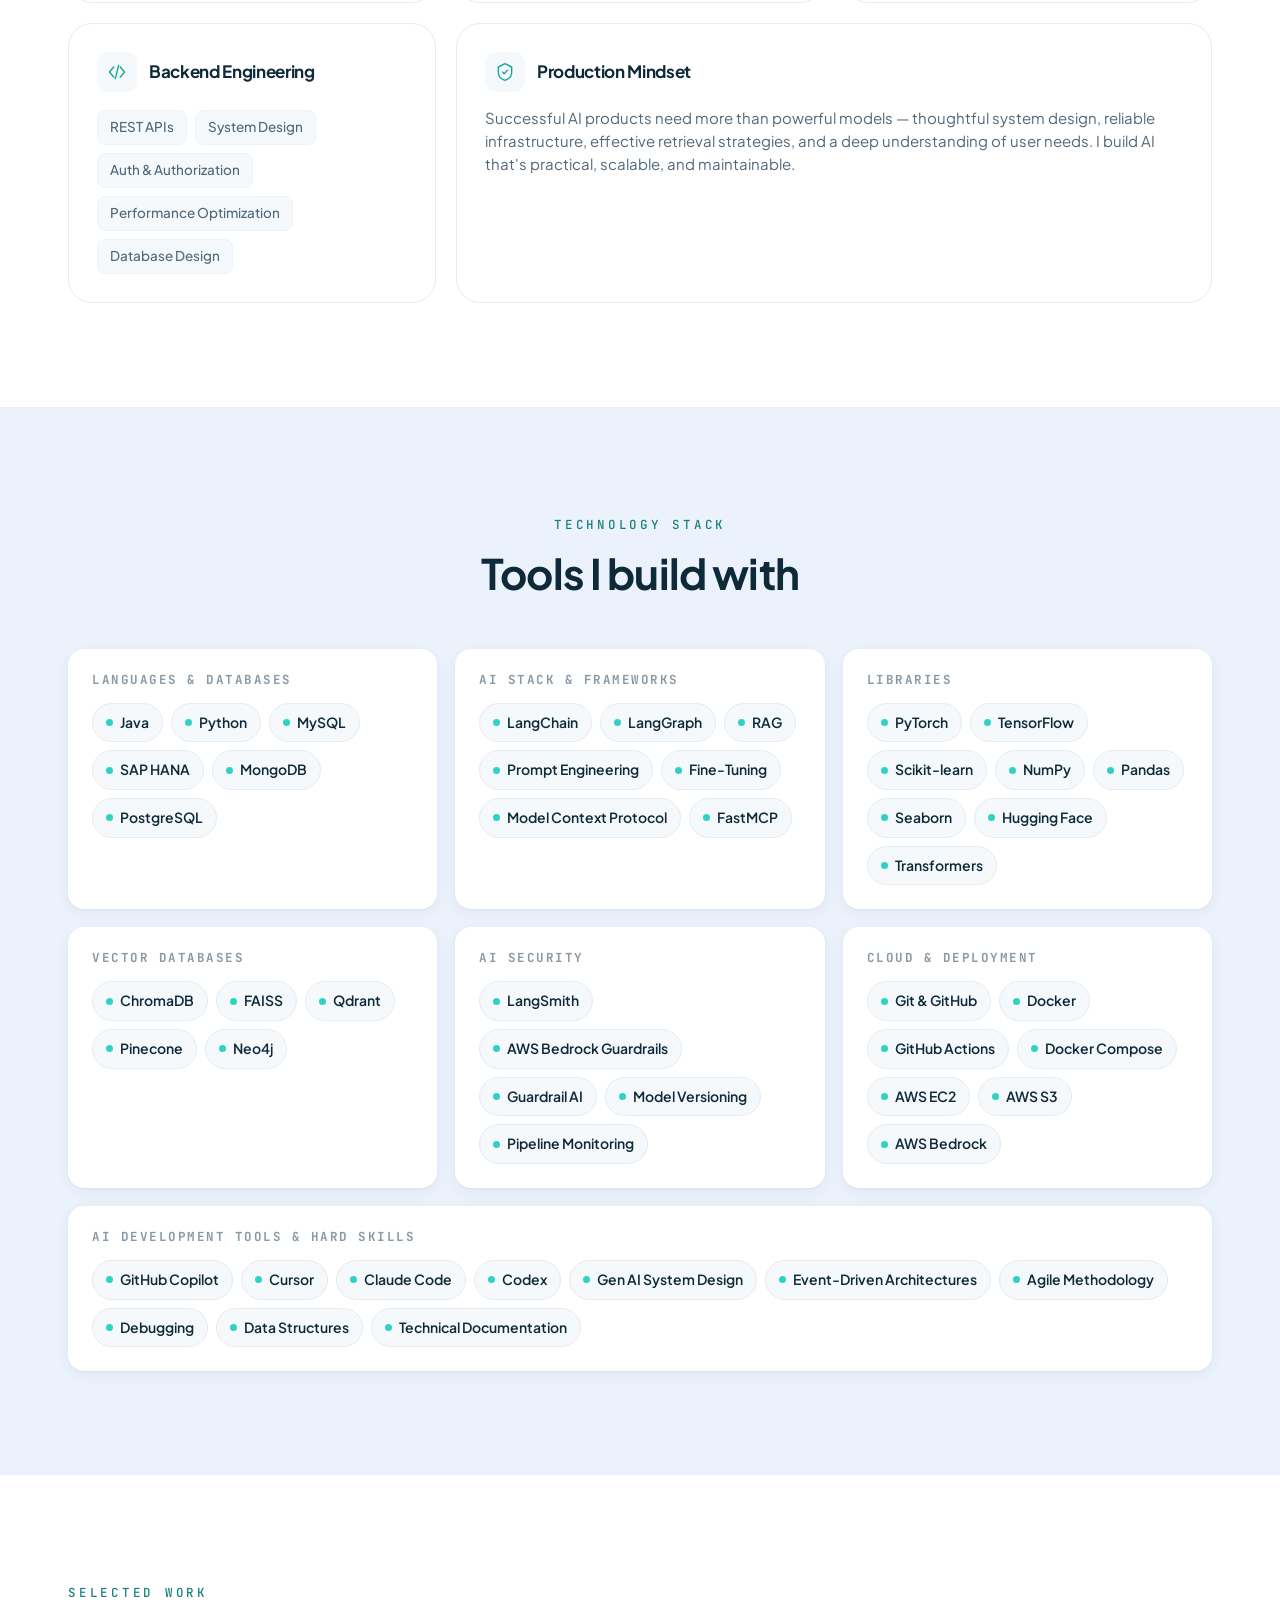
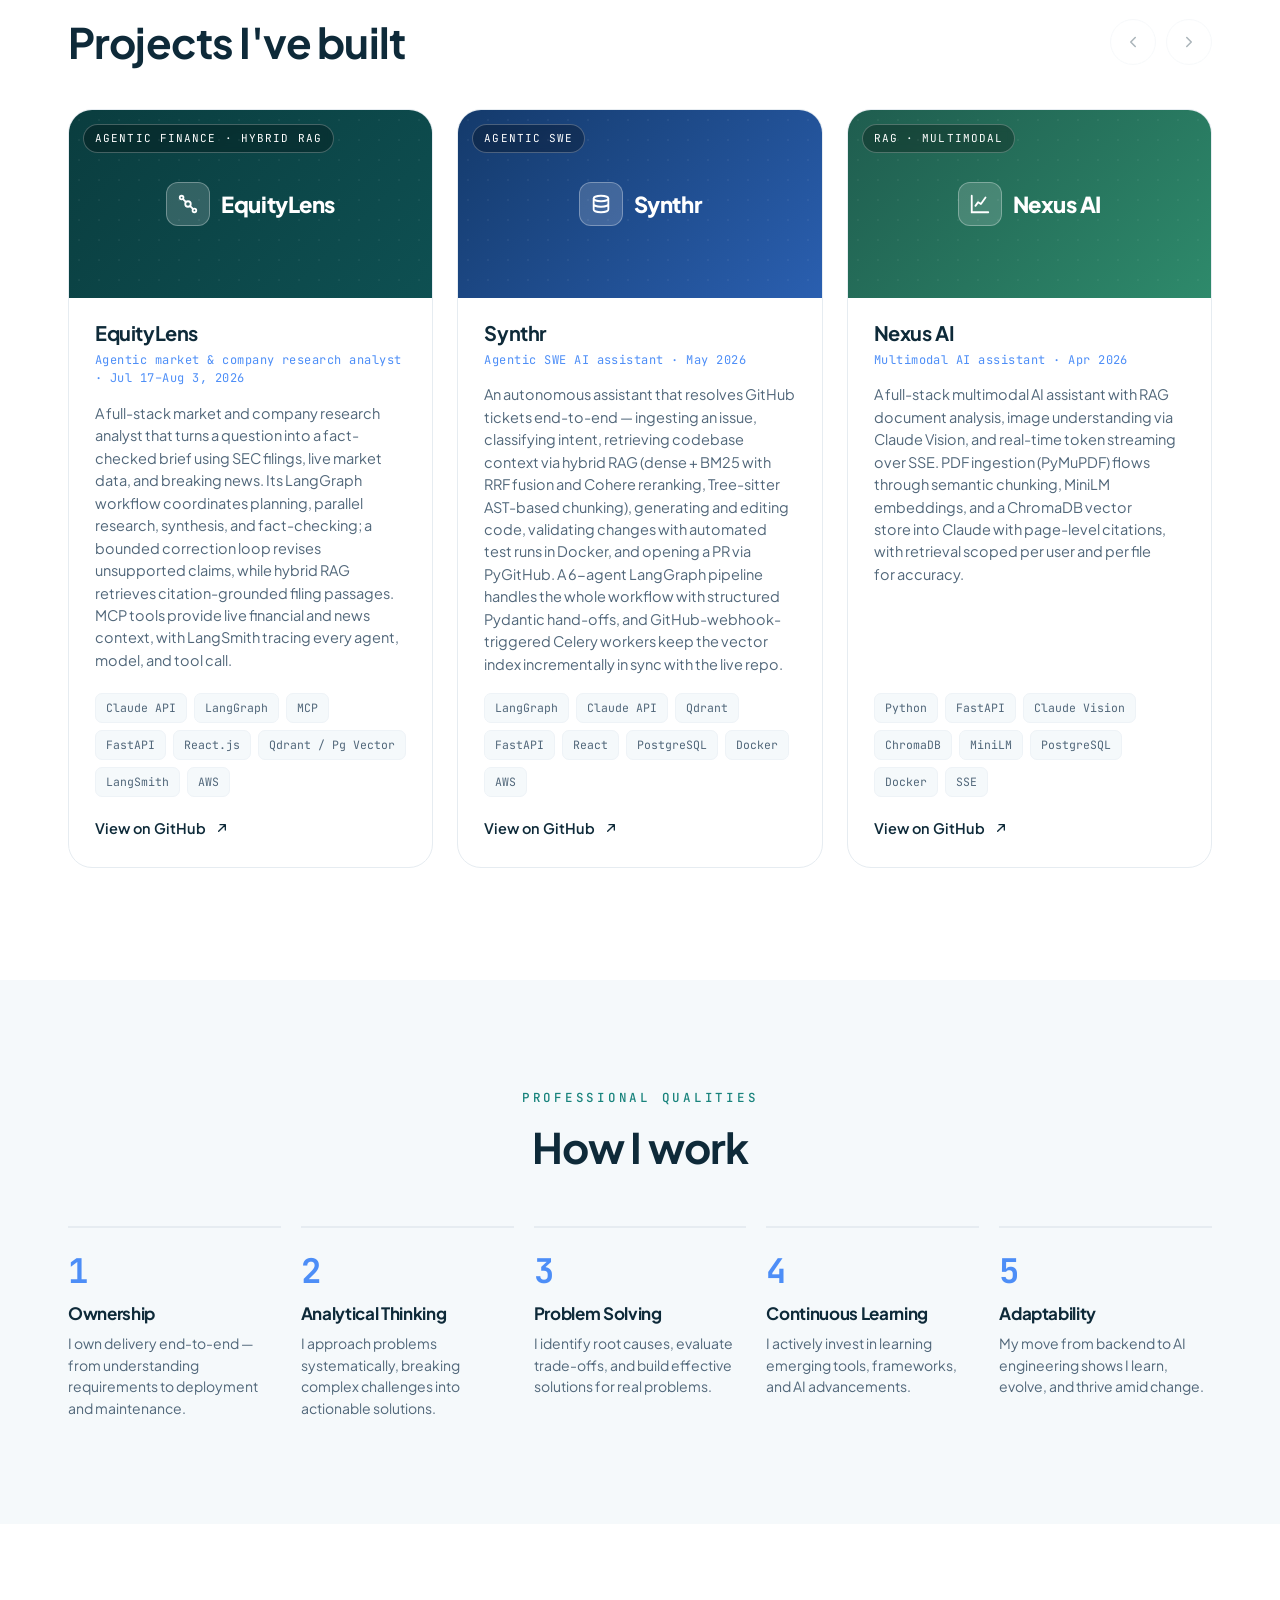
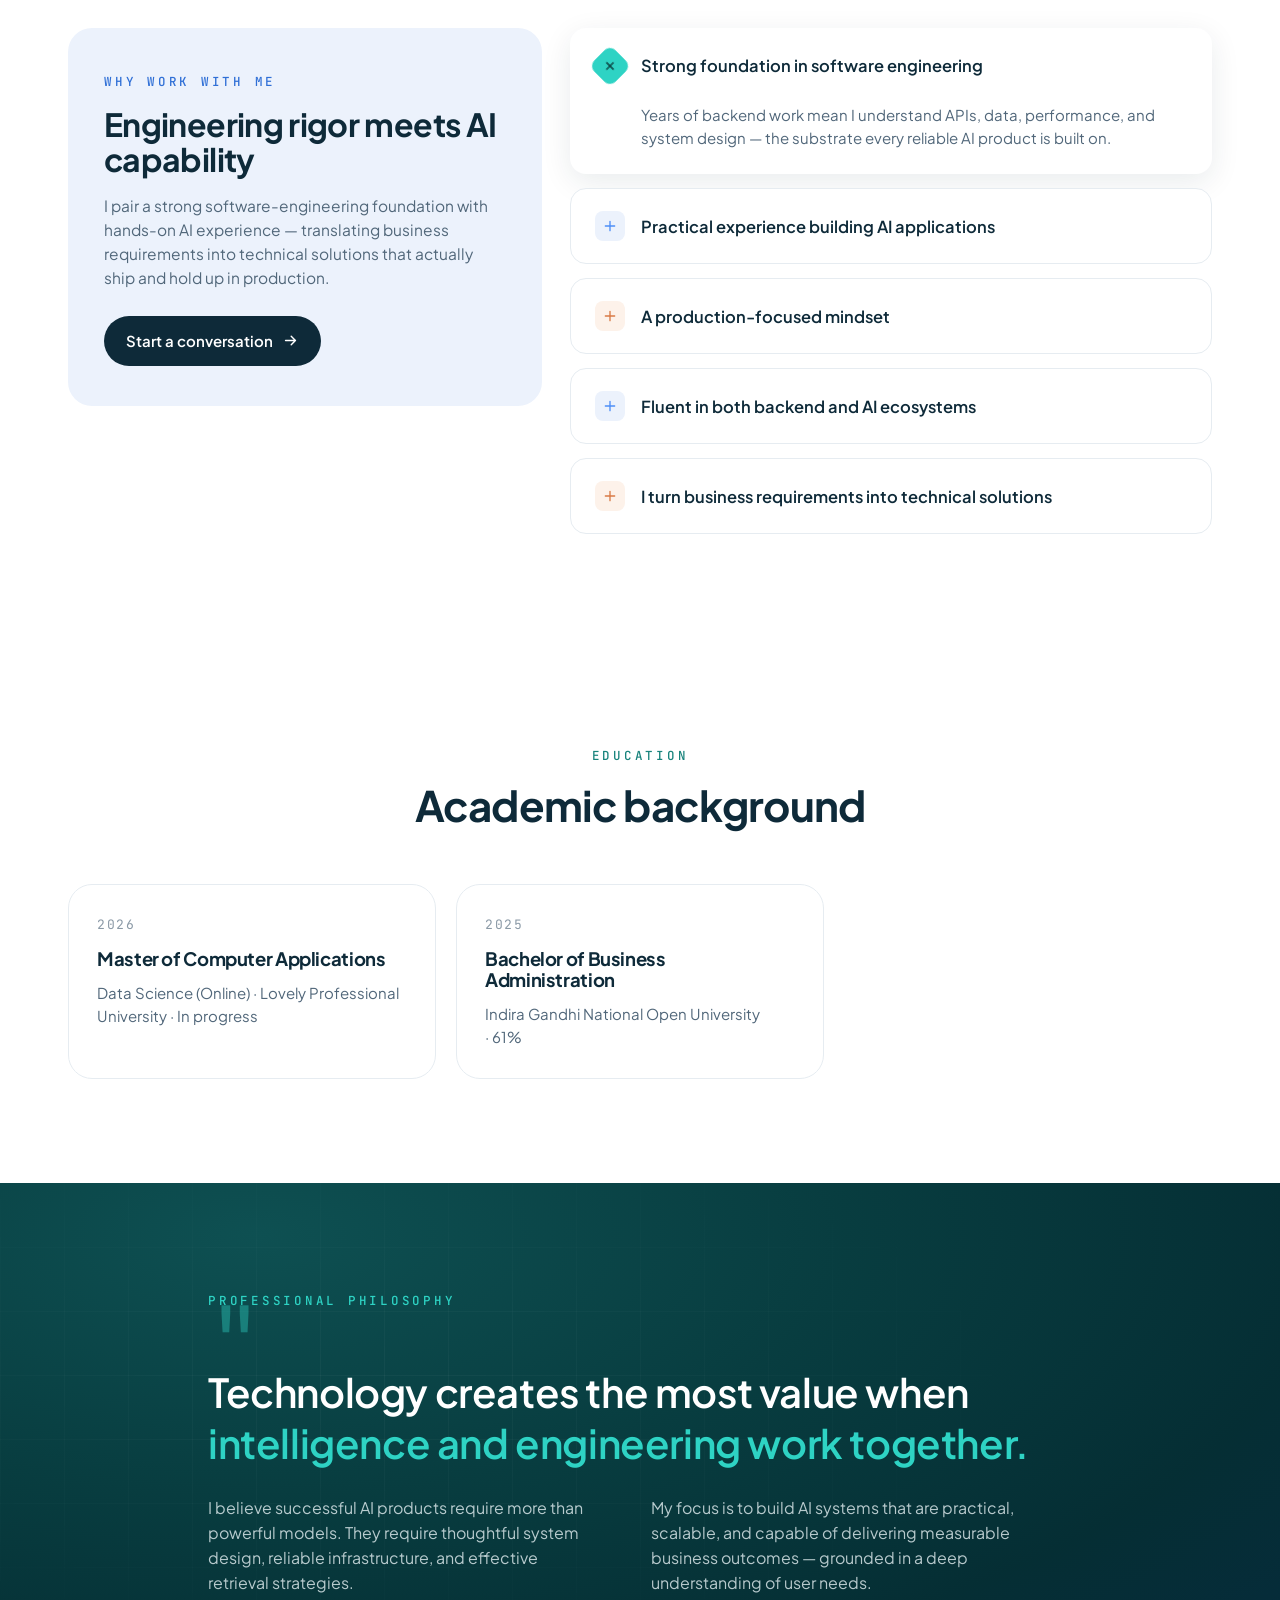
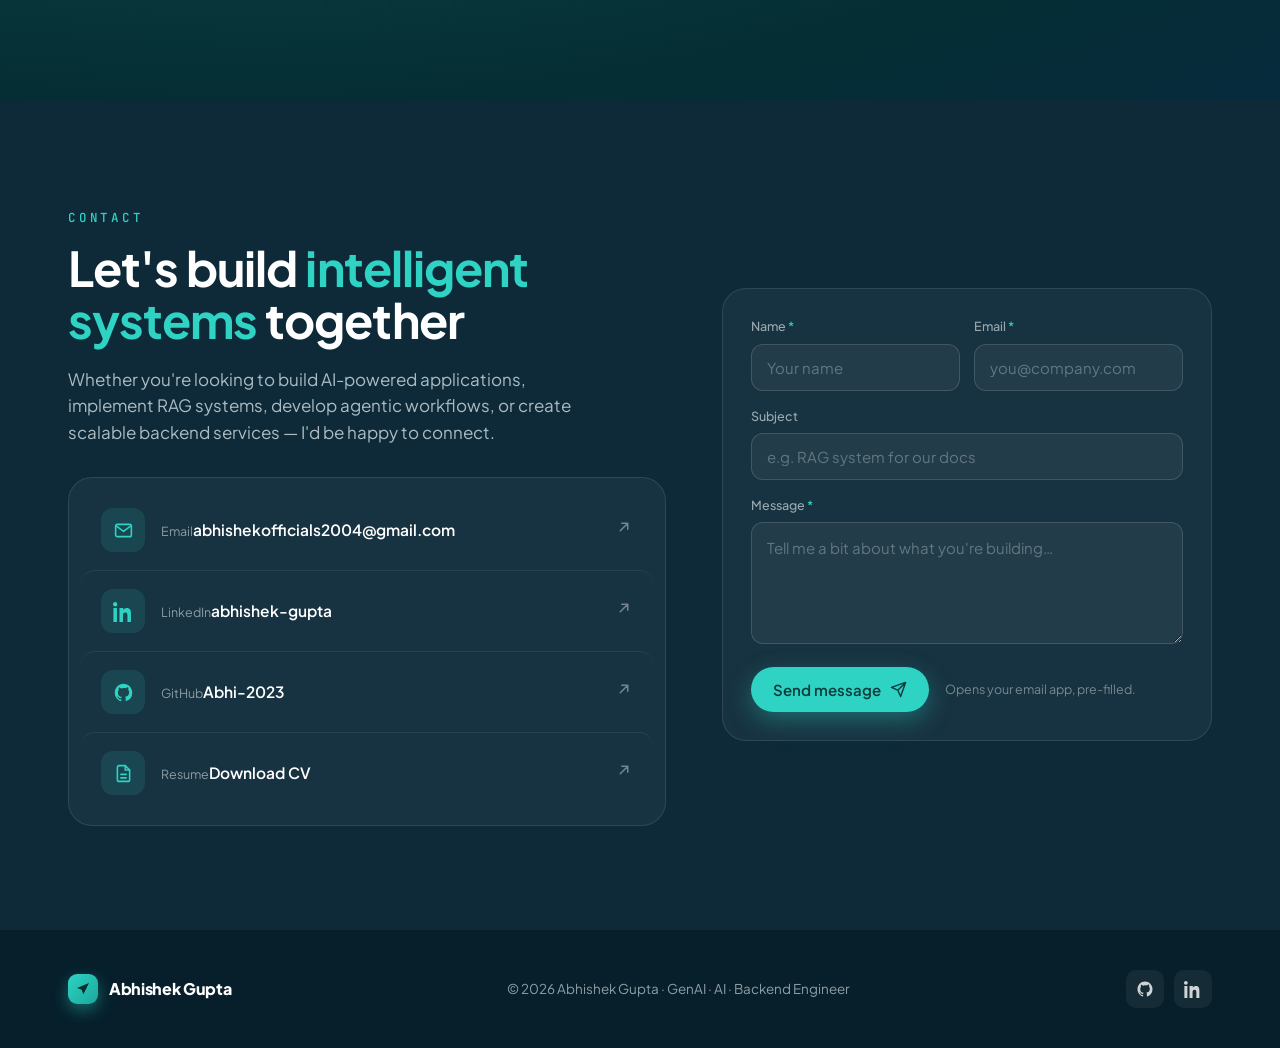
==== commit c521ca8c: "Updated Portfolio" ====
--- a/Portfolio.html
+++ b/Portfolio.html
@@ -7,7 +7,7 @@
 <link rel="preconnect" href="https://fonts.googleapis.com" />
 <link rel="preconnect" href="https://fonts.gstatic.com" crossorigin />
 <link href="https://fonts.googleapis.com/css2?family=Plus+Jakarta+Sans:wght@400;500;600;700;800&family=JetBrains+Mono:wght@400;500&display=swap" rel="stylesheet" />
-<link rel="stylesheet" href="styles.css" />
+<link rel="stylesheet" href="styles.css?v=20260815-2" />
 </head>
 <body>
 
--- a/styles.css
+++ b/styles.css
@@ -268,25 +268,48 @@
   position: relative; z-index: 2; margin-top: 56px;
   display: grid; grid-template-columns: 1fr 1fr; gap: 24px;
 }
-.path-card {
+.transition .path-card {
   background: rgba(255,255,255,.045); border: 1px solid rgba(255,255,255,.1);
   border-radius: var(--radius-lg); padding: 32px;
 }
-.path-card .pc-num { font-family: var(--mono); font-size: 13px; color: var(--accent); letter-spacing: .1em; }
-.path-card h3 { font-size: 21px; margin-top: 10px; }
-.path-card p { color: rgba(233,244,246,.74); font-size: 15.5px; margin-top: 12px; }
+.transition .path-card .pc-num { font-family: var(--mono); font-size: 13px; color: var(--accent); letter-spacing: .1em; }
+.transition .path-card h3 { font-size: 21px; margin-top: 10px; }
+.transition .path-card p { color: rgba(233,244,246,.74); font-size: 15.5px; margin-top: 12px; }
 .chip-row { display: flex; flex-wrap: wrap; gap: 9px; margin-top: 22px; }
-.chip {
+.transition .chip {
   font-family: var(--mono); font-size: 12.5px; letter-spacing: .02em;
   padding: 7px 13px; border-radius: 999px;
   background: rgba(46,211,196,.1); border: 1px solid rgba(46,211,196,.28); color: #b9f3ec;
 }
 .dual { display: grid; grid-template-columns: 1fr 1fr; gap: 18px; margin-top: 26px; }
-.dual .d {
+.transition .dual .d {
   padding: 20px; border-radius: 14px; background: rgba(255,255,255,.05);
   border-left: 3px solid var(--accent); font-size: 15px; color: rgba(233,244,246,.85);
 }
-.dual .d b { color: #fff; }
+.transition .dual .d b { color: #fff; }
+
+/* The experience section reuses the transition-story layout on a light surface. */
+#experience .path-card {
+  background: var(--surface-soft);
+  border-color: var(--line);
+  box-shadow: 0 12px 28px rgba(14,42,57,.06);
+  border-radius: var(--radius-lg);
+  padding: 32px;
+}
+#experience .path-card .pc-num { font-family: var(--mono); font-size: 13px; color: #18837c; letter-spacing: .1em; }
+#experience .path-card h3 { color: var(--ink); }
+#experience .path-card p { color: var(--ink-2); }
+#experience .path-card .dual .d {
+  background: #fff;
+  color: var(--ink-2);
+  line-height: 1.55;
+}
+#experience .path-card .dual .d b { color: var(--ink); }
+#experience .path-card .chip {
+  background: rgba(46,211,196,.10);
+  border-color: rgba(46,211,196,.42);
+  color: var(--accent-ink);
+}
 
 /* ============================================================
    WHAT I DO
